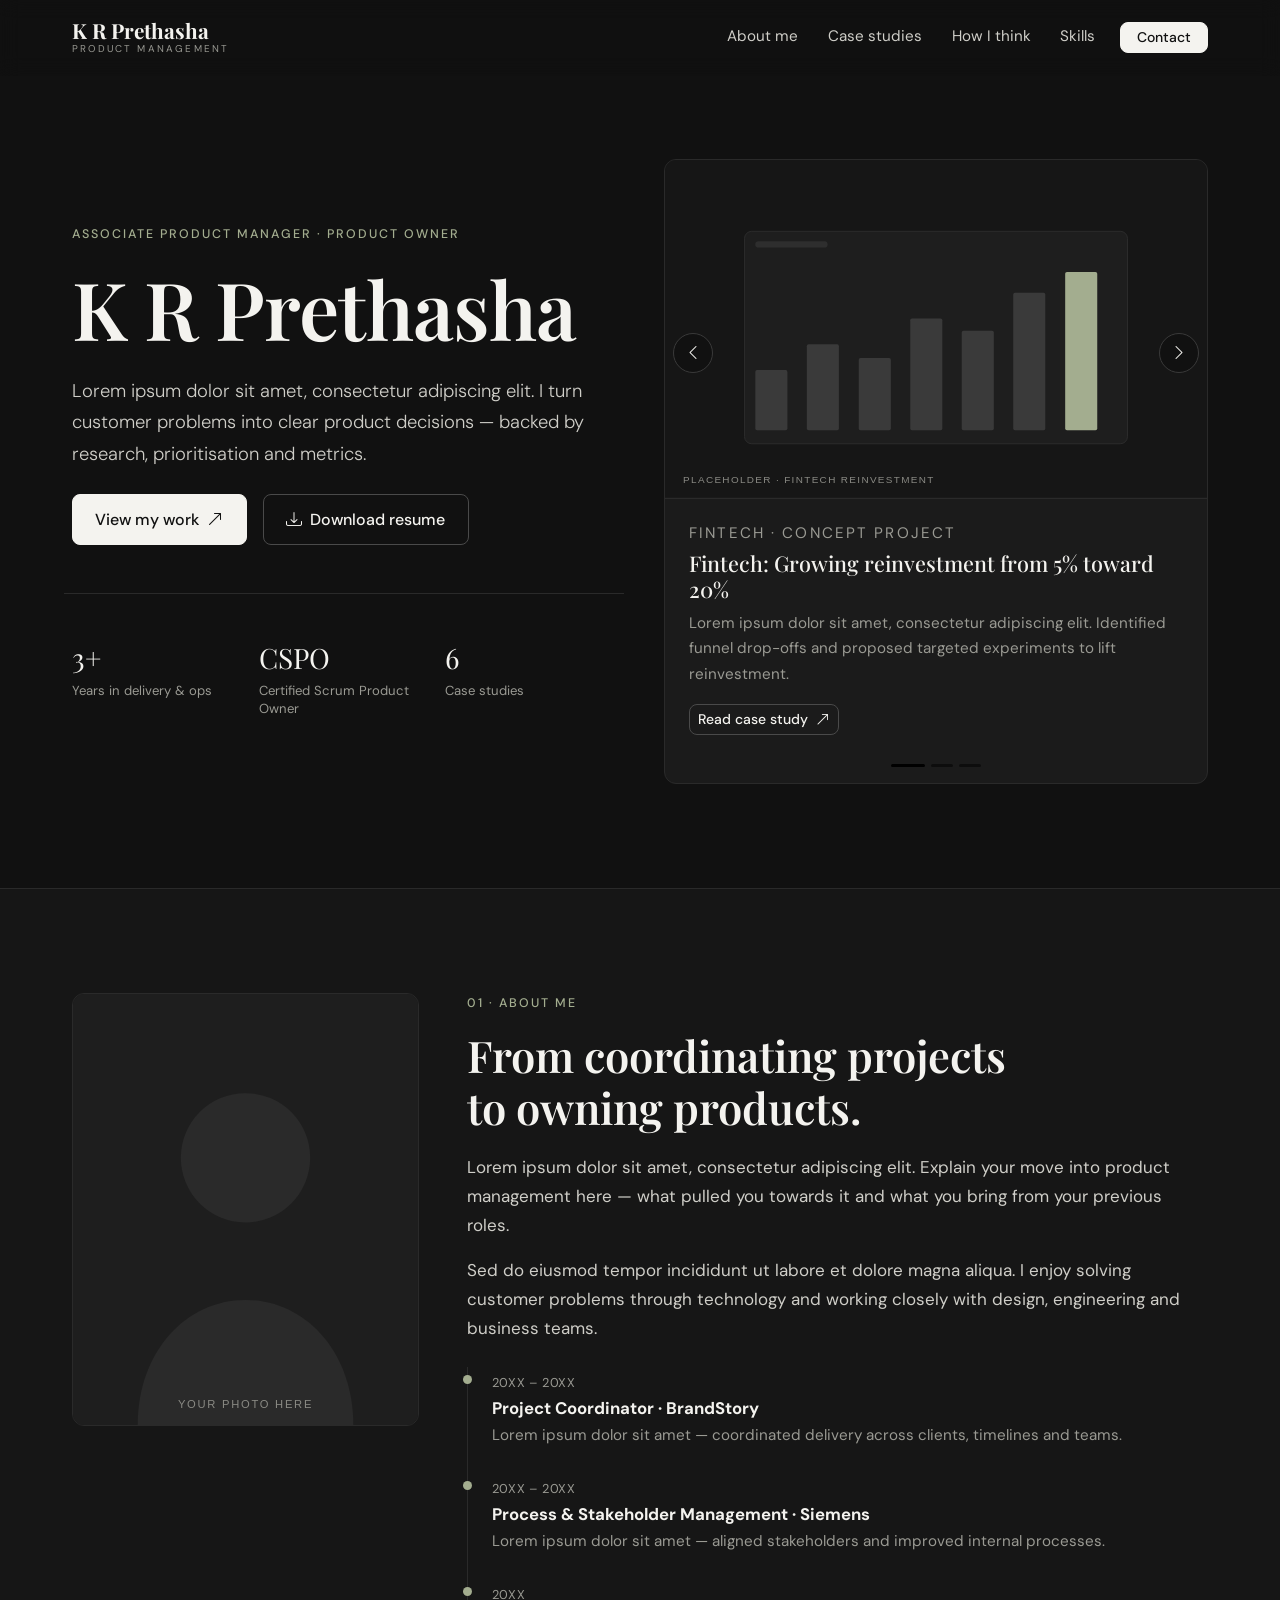
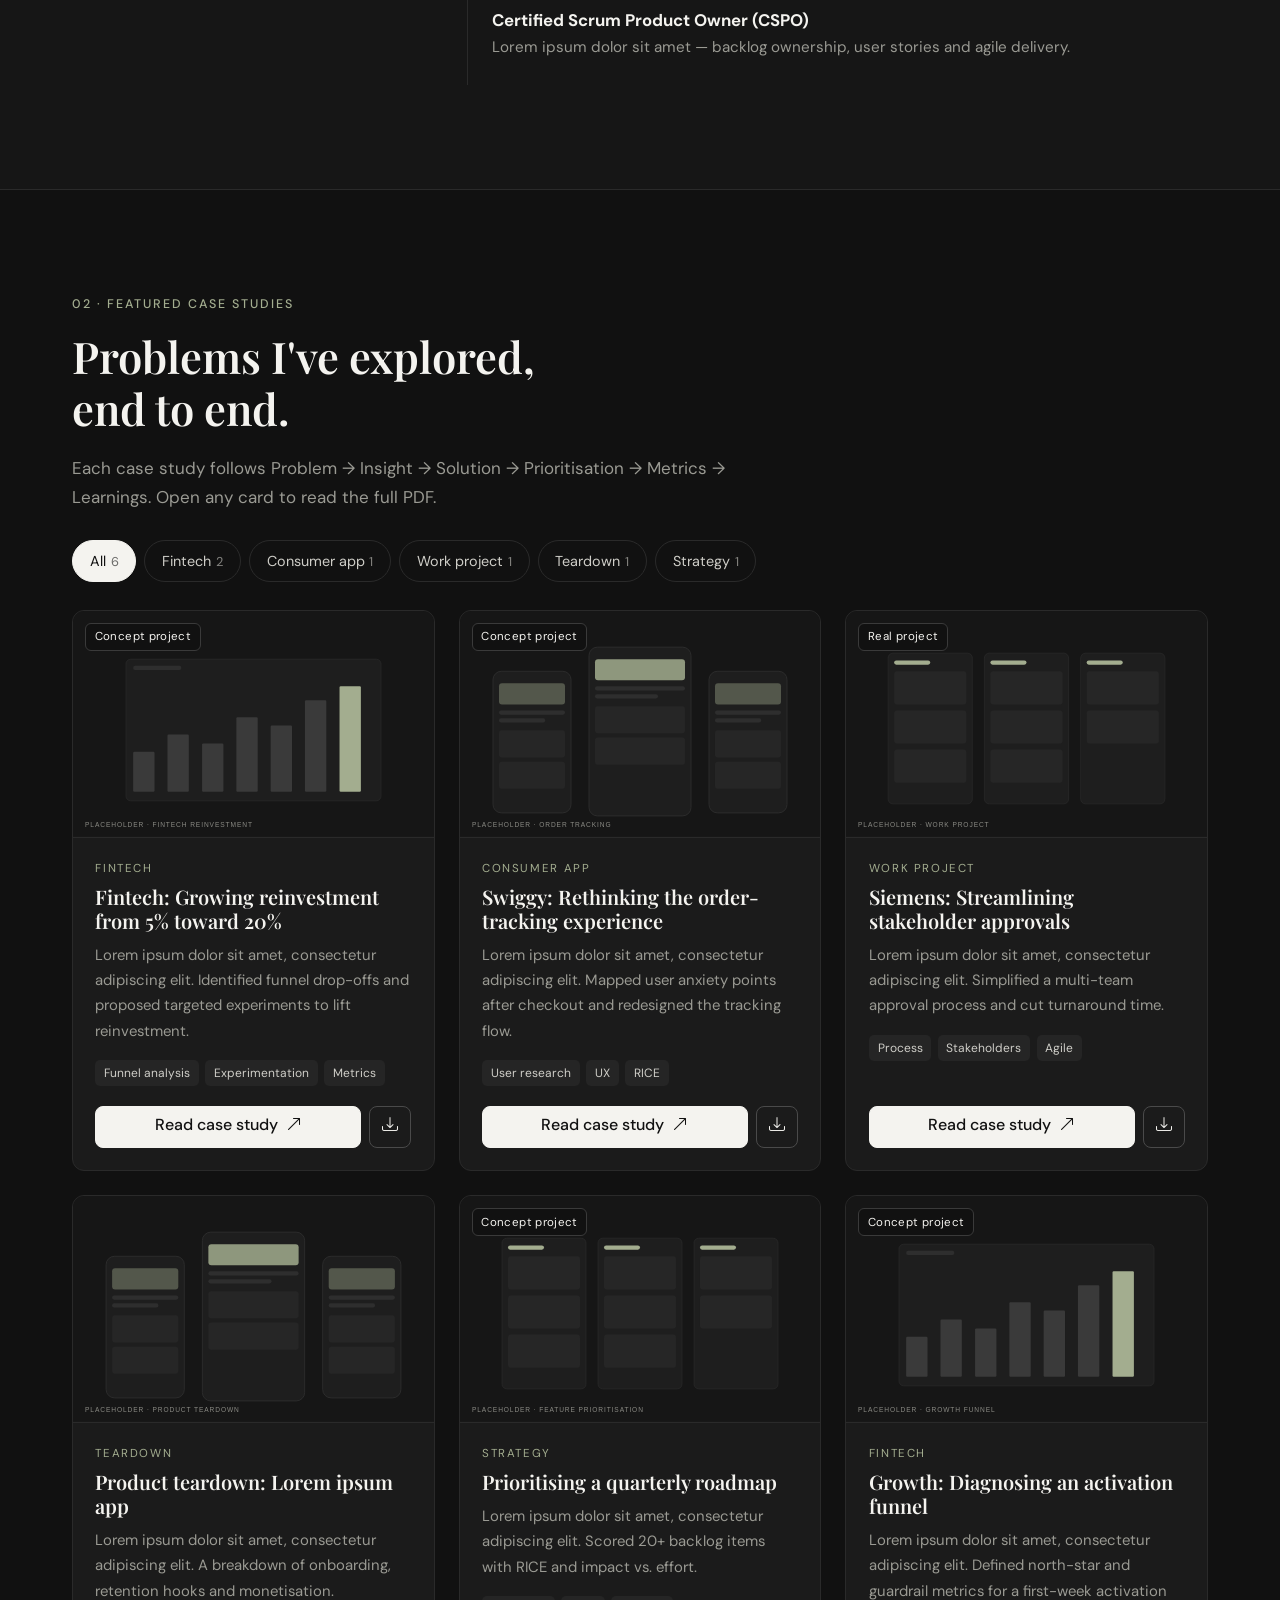
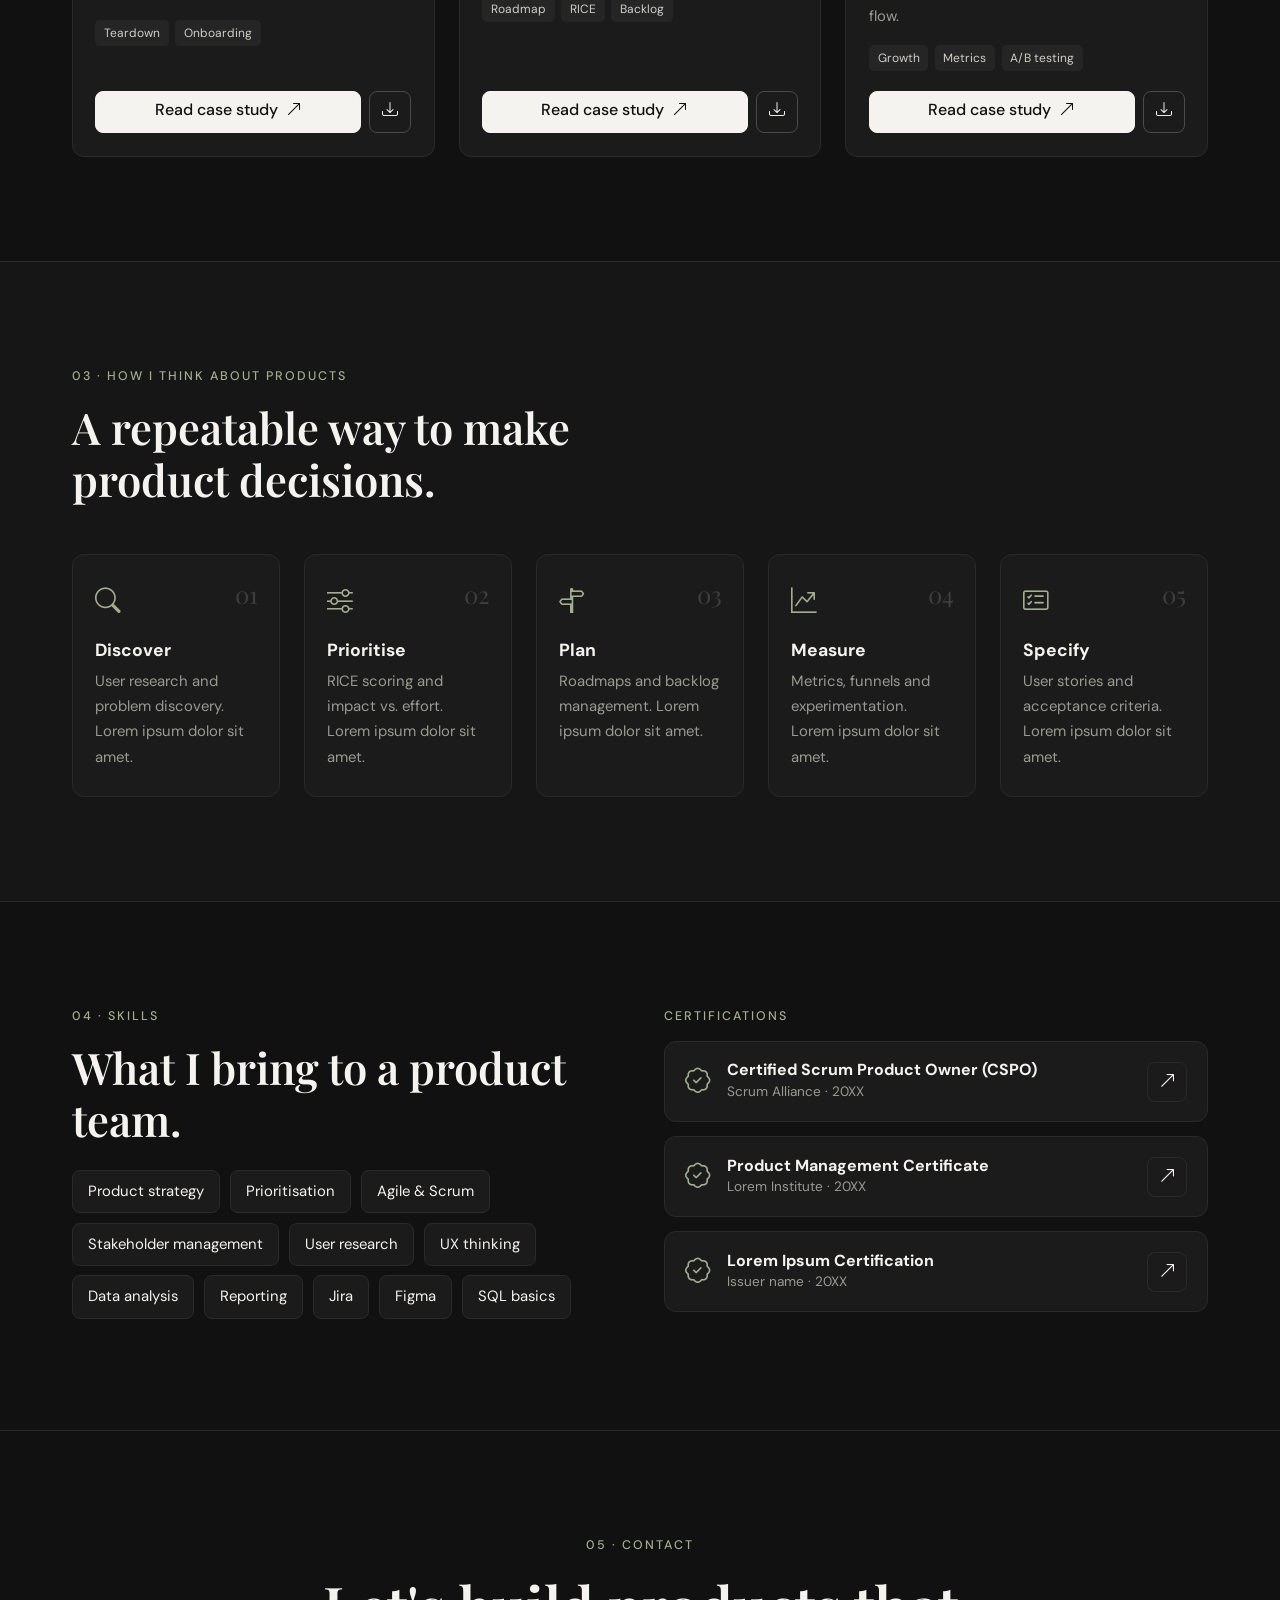
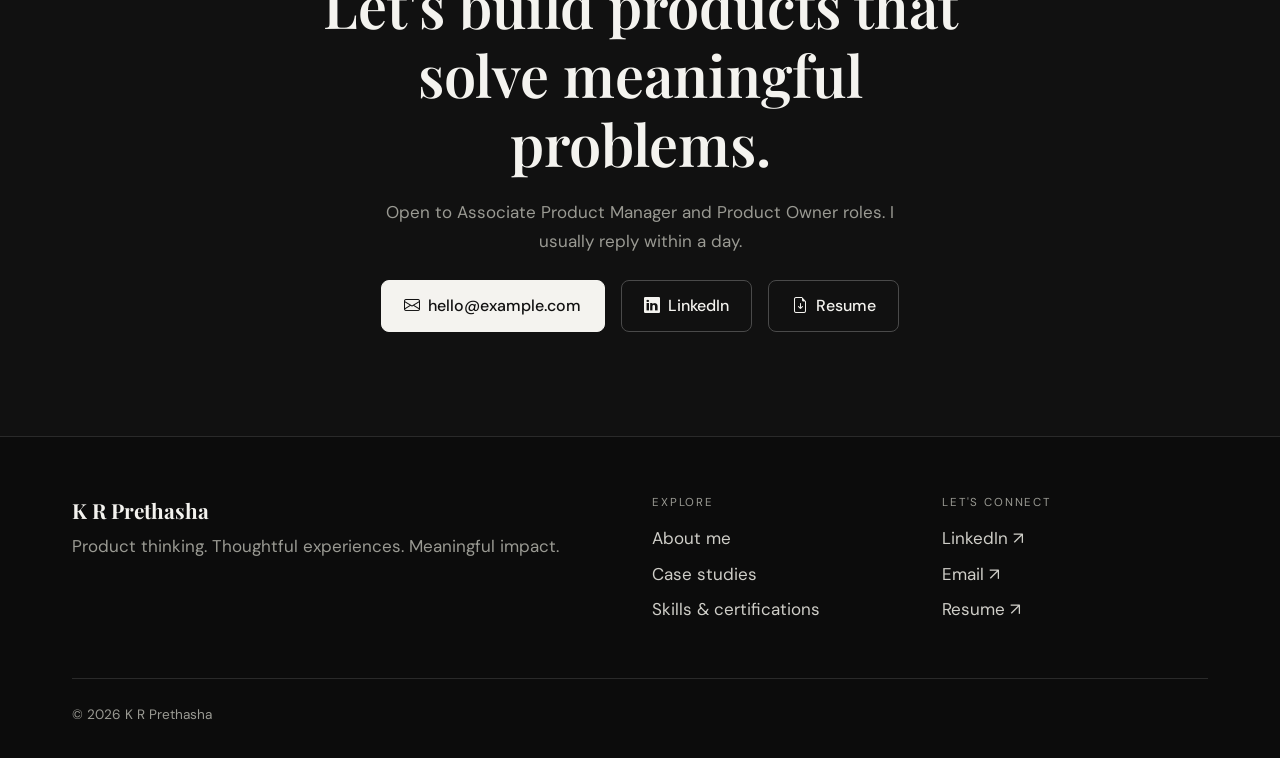
==== portfolio-website/index.html @ 6bc01f2e "Add files via upload" ====
<!doctype html>
<!--
  =====================================================================
  K R PRETHASHA — PRODUCT PORTFOLIO  (main page)
  =====================================================================
  HOW THIS FILE IS ORGANISED (search for these names to jump to them):

    SECTION: NAVBAR          – top menu
    SECTION: HERO            – name, title, buttons + featured carousel
    SECTION: ABOUT           – your story and experience
    SECTION: CASE STUDIES    – the showcase grid (cards come from js/case-studies.js)
    SECTION: HOW I THINK     – your product process
    SECTION: SKILLS          – skills and certifications
    SECTION: CONTACT         – email, LinkedIn, resume
    SECTION: FOOTER
    PDF VIEWER POPUP         – the window that opens a case study PDF

  WHAT YOU CAN SAFELY CHANGE:
    - Any text between tags, e.g. <p>change this text</p>
    - Links inside href="..."  and images inside src="..."
  TRY NOT TO CHANGE:
    - Words inside class="..." and id="..." (they connect to the design & code)

  Colours and fonts live in css/style.css (top of the file).
  Case studies (PDFs) are added in js/case-studies.js.
  =====================================================================
-->
<html lang="en">
<head>
  <meta charset="utf-8">
  <meta name="viewport" content="width=device-width, initial-scale=1">

  <!-- Browser tab title and Google search description — edit these -->
  <title>K R Prethasha — Product Manager Portfolio</title>
  <meta name="description" content="Associate Product Manager and Product Owner. Case studies in fintech, consumer apps and product strategy.">

  <!-- Preview card when the link is shared on LinkedIn / WhatsApp -->
  <meta property="og:title" content="K R Prethasha — Product Portfolio">
  <meta property="og:description" content="Product thinking. Thoughtful experiences. Meaningful impact.">
  <meta property="og:image" content="assets/images/social-preview.svg">
  <meta name="theme-color" content="#111111">

  <!-- Bootstrap 5 (layout, grid, carousel, menu, popup) -->
  <link href="https://cdn.jsdelivr.net/npm/bootstrap@5.3.3/dist/css/bootstrap.min.css" rel="stylesheet">
  <!-- Bootstrap Icons (the small icons, e.g. arrows, LinkedIn) — browse at icons.getbootstrap.com -->
  <link href="https://cdn.jsdelivr.net/npm/bootstrap-icons@1.11.3/font/bootstrap-icons.min.css" rel="stylesheet">
  <!-- Fonts: DM Sans (body text) + Playfair Display (headings) -->
  <link rel="preconnect" href="https://fonts.googleapis.com">
  <link rel="preconnect" href="https://fonts.gstatic.com" crossorigin>
  <link href="https://fonts.googleapis.com/css2?family=DM+Sans:opsz,wght@9..40,400;9..40,500;9..40,700&family=Playfair+Display:wght@500;600;700&display=swap" rel="stylesheet">

  <!-- Your own styles (load last so they win over Bootstrap) -->
  <link href="css/style.css" rel="stylesheet">
</head>

<!-- data-bs-theme="dark" switches every Bootstrap part (menus, popups) to dark mode -->
<body data-bs-theme="dark" data-bs-spy="scroll" data-bs-target="#mainNav" data-bs-offset="90" tabindex="0">

  <!-- Hidden link for keyboard users: lets them jump past the menu -->
  <a class="visually-hidden-focusable skip-link" href="#main">Skip to content</a>

  <!-- ================================================================
       SECTION: NAVBAR
       To add a menu item: copy one <li class="nav-item">…</li> line
       and point href="#..." to a section id.
       ================================================================ -->
  <nav id="mainNav" class="navbar navbar-expand-lg sticky-top site-nav">
    <div class="container site-container">
      <!-- Logo / wordmark -->
      <a class="navbar-brand wordmark" href="#home" aria-label="K R Prethasha, home">
        <span class="wordmark-name">K R Prethasha</span>
        <span class="wordmark-tag">Product Management</span>
      </a>

      <!-- The ☰ button that appears on phones -->
      <button class="navbar-toggler" type="button" data-bs-toggle="collapse" data-bs-target="#navMenu"
              aria-controls="navMenu" aria-expanded="false" aria-label="Open menu">
        <i class="bi bi-list"></i>
      </button>

      <div class="collapse navbar-collapse" id="navMenu">
        <ul class="navbar-nav ms-auto align-items-lg-center gap-lg-1">
          <li class="nav-item"><a class="nav-link" href="#about">About me</a></li>
          <li class="nav-item"><a class="nav-link" href="#work">Case studies</a></li>
          <li class="nav-item"><a class="nav-link" href="#process">How I think</a></li>
          <li class="nav-item"><a class="nav-link" href="#skills">Skills</a></li>
          <li class="nav-item ms-lg-2"><a class="btn btn-brand btn-sm px-3" href="#contact">Contact</a></li>
        </ul>
      </div>
    </div>
  </nav>

  <main id="main">

    <!-- ================================================================
         SECTION: HERO
         Left: your name, title, intro, buttons.
         Right: carousel of featured case studies (set featured: true
         in js/case-studies.js to show one here).
         ================================================================ -->
    <section id="home" class="hero section">
      <div class="container site-container">
        <div class="row align-items-center g-4 g-lg-5">

          <!-- Left column -->
          <div class="col-lg-6 reveal">
            <p class="eyebrow">Associate Product Manager · Product Owner</p>
            <h1 class="display-name">K R Prethasha</h1>
            <p class="lead hero-intro">
              <!-- Short introduction — 2 or 3 lines is ideal -->
              Lorem ipsum dolor sit amet, consectetur adipiscing elit. I turn customer problems into
              clear product decisions — backed by research, prioritisation and metrics.
            </p>

            <!-- Buttons -->
            <div class="d-flex flex-wrap gap-3 mt-4">
              <a href="#work" class="btn btn-brand btn-lg">View my work <i class="bi bi-arrow-up-right ms-1"></i></a>
              <!-- Replace assets/resume/resume.pdf with your own resume (keep the same file name) -->
              <a href="assets/resume/resume.pdf" class="btn btn-outline-brand btn-lg" download>
                <i class="bi bi-download me-1"></i> Download resume
              </a>
            </div>

            <!-- Small highlight numbers — change the numbers and words -->
            <div class="row hero-stats mt-5 g-3">
              <div class="col-4">
                <p class="stat-number">3+</p>
                <p class="stat-label">Years in delivery &amp; ops</p>
              </div>
              <div class="col-4">
                <p class="stat-number">CSPO</p>
                <p class="stat-label">Certified Scrum Product Owner</p>
              </div>
              <div class="col-4">
                <!-- This number updates itself from the case studies list -->
                <p class="stat-number" id="caseStudyCount">6</p>
                <p class="stat-label">Case studies</p>
              </div>
            </div>
          </div>

          <!-- Right column: carousel (slides are created by js/main.js) -->
          <div class="col-lg-6 reveal">
            <div id="featuredCarousel" class="carousel slide featured-carousel" data-bs-ride="carousel" data-bs-interval="5000">
              <div class="carousel-indicators" id="carouselIndicators"></div>
              <div class="carousel-inner" id="carouselSlides"></div>

              <!-- Previous / next arrows -->
              <button class="carousel-control-prev" type="button" data-bs-target="#featuredCarousel" data-bs-slide="prev">
                <span class="carousel-arrow"><i class="bi bi-chevron-left"></i></span>
                <span class="visually-hidden">Previous</span>
              </button>
              <button class="carousel-control-next" type="button" data-bs-target="#featuredCarousel" data-bs-slide="next">
                <span class="carousel-arrow"><i class="bi bi-chevron-right"></i></span>
                <span class="visually-hidden">Next</span>
              </button>
            </div>
          </div>

        </div>
      </div>
    </section>

    <!-- ================================================================
         SECTION: ABOUT
         ================================================================ -->
    <section id="about" class="section section-alt">
      <div class="container site-container">
        <div class="row g-4 g-lg-5 align-items-start">

          <!-- Photo: replace assets/images/profile-photo.svg with your photo
               (e.g. assets/images/me.jpg) and update src below. Portrait, ~800x1000px. -->
          <div class="col-md-5 col-lg-4 reveal">
            <img src="assets/images/profile-photo.svg" class="img-fluid about-photo"
                 alt="Portrait of K R Prethasha" width="800" height="1000" loading="lazy">
          </div>

          <div class="col-md-7 col-lg-8 reveal">
            <p class="eyebrow">01 · About me</p>
            <h2 class="section-title">From coordinating projects to owning products.</h2>
            <p>
              Lorem ipsum dolor sit amet, consectetur adipiscing elit. Explain your move into product
              management here — what pulled you towards it and what you bring from your previous roles.
            </p>
            <p>
              Sed do eiusmod tempor incididunt ut labore et dolore magna aliqua. I enjoy solving customer
              problems through technology and working closely with design, engineering and business teams.
            </p>

            <!-- Experience timeline. Copy one <li>…</li> block to add another role. -->
            <ul class="timeline mt-4">
              <li>
                <span class="timeline-date">20XX – 20XX</span>
                <h3 class="timeline-title">Project Coordinator · BrandStory</h3>
                <p>Lorem ipsum dolor sit amet — coordinated delivery across clients, timelines and teams.</p>
              </li>
              <li>
                <span class="timeline-date">20XX – 20XX</span>
                <h3 class="timeline-title">Process &amp; Stakeholder Management · Siemens</h3>
                <p>Lorem ipsum dolor sit amet — aligned stakeholders and improved internal processes.</p>
              </li>
              <li>
                <span class="timeline-date">20XX</span>
                <h3 class="timeline-title">Certified Scrum Product Owner (CSPO)</h3>
                <p>Lorem ipsum dolor sit amet — backlog ownership, user stories and agile delivery.</p>
              </li>
            </ul>
          </div>

        </div>
      </div>
    </section>

    <!-- ================================================================
         SECTION: CASE STUDIES (showcase grid)
         The filter buttons and cards are created automatically from
         js/case-studies.js — you don't need to edit anything here.
         ================================================================ -->
    <section id="work" class="section">
      <div class="container site-container">
        <div class="row align-items-end mb-4 g-3">
          <div class="col-lg-7 reveal">
            <p class="eyebrow">02 · Featured case studies</p>
            <h2 class="section-title">Problems I've explored, end to end.</h2>
            <p class="text-muted-brand mb-0">
              Each case study follows Problem → Insight → Solution → Prioritisation → Metrics → Learnings.
              Open any card to read the full PDF.
            </p>
          </div>
        </div>

        <!-- Filter buttons (filled in by js/main.js) -->
        <div class="filter-bar reveal" id="filterBar" role="group" aria-label="Filter case studies by category"></div>

        <!-- Cards (filled in by js/main.js) -->
        <div class="row g-4" id="caseStudyGrid"></div>

        <!-- Shown if the case studies list can't be read (e.g. a missing comma) -->
        <p id="caseStudyError" class="text-muted-brand d-none">
          Case studies couldn't load. Check js/case-studies.js for a missing comma or quote.
        </p>
      </div>
    </section>

    <!-- ================================================================
         SECTION: HOW I THINK ABOUT PRODUCTS
         Copy one <div class="col-...">…</div> block to add a step.
         ================================================================ -->
    <section id="process" class="section section-alt">
      <div class="container site-container">
        <div class="reveal mb-5">
          <p class="eyebrow">03 · How I think about products</p>
          <h2 class="section-title">A repeatable way to make product decisions.</h2>
        </div>

        <div class="row g-4">
          <div class="col-sm-6 col-lg reveal">
            <div class="process-card">
              <span class="process-num">01</span>
              <i class="bi bi-search process-icon" aria-hidden="true"></i>
              <h3>Discover</h3>
              <p>User research and problem discovery. Lorem ipsum dolor sit amet.</p>
            </div>
          </div>
          <div class="col-sm-6 col-lg reveal">
            <div class="process-card">
              <span class="process-num">02</span>
              <i class="bi bi-sliders process-icon" aria-hidden="true"></i>
              <h3>Prioritise</h3>
              <p>RICE scoring and impact vs. effort. Lorem ipsum dolor sit amet.</p>
            </div>
          </div>
          <div class="col-sm-6 col-lg reveal">
            <div class="process-card">
              <span class="process-num">03</span>
              <i class="bi bi-signpost-split process-icon" aria-hidden="true"></i>
              <h3>Plan</h3>
              <p>Roadmaps and backlog management. Lorem ipsum dolor sit amet.</p>
            </div>
          </div>
          <div class="col-sm-6 col-lg reveal">
            <div class="process-card">
              <span class="process-num">04</span>
              <i class="bi bi-graph-up-arrow process-icon" aria-hidden="true"></i>
              <h3>Measure</h3>
              <p>Metrics, funnels and experimentation. Lorem ipsum dolor sit amet.</p>
            </div>
          </div>
          <div class="col-sm-12 col-lg reveal">
            <div class="process-card">
              <span class="process-num">05</span>
              <i class="bi bi-card-checklist process-icon" aria-hidden="true"></i>
              <h3>Specify</h3>
              <p>User stories and acceptance criteria. Lorem ipsum dolor sit amet.</p>
            </div>
          </div>
        </div>
      </div>
    </section>

    <!-- ================================================================
         SECTION: SKILLS & CERTIFICATIONS
         ================================================================ -->
    <section id="skills" class="section">
      <div class="container site-container">
        <div class="row g-4 g-lg-5">

          <div class="col-lg-6 reveal">
            <p class="eyebrow">04 · Skills</p>
            <h2 class="section-title">What I bring to a product team.</h2>
            <!-- Each <li> is one skill pill. Add or delete freely. -->
            <ul class="skill-list">
              <li>Product strategy</li>
              <li>Prioritisation</li>
              <li>Agile &amp; Scrum</li>
              <li>Stakeholder management</li>
              <li>User research</li>
              <li>UX thinking</li>
              <li>Data analysis</li>
              <li>Reporting</li>
              <li>Jira</li>
              <li>Figma</li>
              <li>SQL basics</li>
            </ul>
          </div>

          <div class="col-lg-6 reveal">
            <p class="eyebrow">Certifications</p>
            <!-- Copy one <div class="cert-card">…</div> to add a certificate.
                 Put the certificate link in href, or remove the <a> if you don't have one. -->
            <div class="cert-card">
              <i class="bi bi-patch-check cert-icon" aria-hidden="true"></i>
              <div>
                <h3>Certified Scrum Product Owner (CSPO)</h3>
                <p>Scrum Alliance · 20XX</p>
              </div>
              <a href="#" class="cert-link" aria-label="View CSPO certificate"><i class="bi bi-arrow-up-right"></i></a>
            </div>
            <div class="cert-card">
              <i class="bi bi-patch-check cert-icon" aria-hidden="true"></i>
              <div>
                <h3>Product Management Certificate</h3>
                <p>Lorem Institute · 20XX</p>
              </div>
              <a href="#" class="cert-link" aria-label="View certificate"><i class="bi bi-arrow-up-right"></i></a>
            </div>
            <div class="cert-card">
              <i class="bi bi-patch-check cert-icon" aria-hidden="true"></i>
              <div>
                <h3>Lorem Ipsum Certification</h3>
                <p>Issuer name · 20XX</p>
              </div>
              <a href="#" class="cert-link" aria-label="View certificate"><i class="bi bi-arrow-up-right"></i></a>
            </div>
          </div>

        </div>
      </div>
    </section>

    <!-- ================================================================
         SECTION: CONTACT
         Change the email in BOTH places (href="mailto:..." and the text).
         ================================================================ -->
    <section id="contact" class="section contact-section">
      <div class="container site-container text-center reveal">
        <p class="eyebrow">05 · Contact</p>
        <h2 class="contact-title">Let's build products that solve meaningful problems.</h2>
        <p class="text-muted-brand mx-auto contact-sub">
          Open to Associate Product Manager and Product Owner roles. I usually reply within a day.
        </p>
        <div class="d-flex flex-wrap justify-content-center gap-3 mt-4">
          <a href="mailto:hello@example.com" class="btn btn-brand btn-lg"><i class="bi bi-envelope me-2"></i>hello@example.com</a>
          <a href="https://www.linkedin.com/in/your-profile" target="_blank" rel="noopener" class="btn btn-outline-brand btn-lg"><i class="bi bi-linkedin me-2"></i>LinkedIn</a>
          <a href="assets/resume/resume.pdf" class="btn btn-outline-brand btn-lg" download><i class="bi bi-file-earmark-arrow-down me-2"></i>Resume</a>
        </div>
      </div>
    </section>

  </main>

  <!-- ================================================================
       SECTION: FOOTER
       ================================================================ -->
  <footer class="site-footer">
    <div class="container site-container">
      <div class="row g-4">
        <div class="col-md-6">
          <p class="wordmark-name mb-1">K R Prethasha</p>
          <p class="text-muted-brand mb-0">Product thinking. Thoughtful experiences. Meaningful impact.</p>
        </div>
        <div class="col-6 col-md-3">
          <p class="footer-heading">Explore</p>
          <ul class="footer-links">
            <li><a href="#about">About me</a></li>
            <li><a href="#work">Case studies</a></li>
            <li><a href="#skills">Skills &amp; certifications</a></li>
          </ul>
        </div>
        <div class="col-6 col-md-3">
          <p class="footer-heading">Let's connect</p>
          <ul class="footer-links">
            <li><a href="https://www.linkedin.com/in/your-profile" target="_blank" rel="noopener">LinkedIn ↗</a></li>
            <li><a href="mailto:hello@example.com">Email ↗</a></li>
            <li><a href="assets/resume/resume.pdf" download>Resume ↗</a></li>
          </ul>
        </div>
      </div>
      <!-- The year updates itself -->
      <p class="footer-copy">© <span id="year">2026</span> K R Prethasha</p>
    </div>
  </footer>

  <!-- ================================================================
       PDF VIEWER POPUP
       Opens when someone clicks "Read case study" on a laptop/desktop.
       On phones the PDF opens in a new tab instead (phones show PDFs
       better that way). Nothing to edit here.
       ================================================================ -->
  <div class="modal fade" id="pdfModal" tabindex="-1" aria-labelledby="pdfModalTitle" aria-hidden="true">
    <div class="modal-dialog modal-xl modal-dialog-centered modal-fullscreen-md-down">
      <div class="modal-content pdf-modal">
        <div class="modal-header">
          <h2 class="modal-title h5" id="pdfModalTitle">Case study</h2>
          <div class="ms-auto d-flex align-items-center gap-2">
            <a id="pdfOpenTab" href="#" target="_blank" rel="noopener" class="btn btn-sm btn-outline-brand">
              <i class="bi bi-box-arrow-up-right me-1"></i><span class="d-none d-sm-inline">New tab</span>
            </a>
            <a id="pdfDownload" href="#" download class="btn btn-sm btn-outline-brand">
              <i class="bi bi-download me-1"></i><span class="d-none d-sm-inline">Download</span>
            </a>
            <button type="button" class="btn-close ms-1" data-bs-dismiss="modal" aria-label="Close"></button>
          </div>
        </div>
        <div class="modal-body p-0">
          <iframe id="pdfFrame" class="pdf-frame" title="Case study PDF" src="about:blank"></iframe>
        </div>
      </div>
    </div>
  </div>

  <!-- Scripts: order matters — Bootstrap, then your case study list, then main.js -->
  <script src="https://cdn.jsdelivr.net/npm/bootstrap@5.3.3/dist/js/bootstrap.bundle.min.js"></script>
  <script src="js/case-studies.js"></script>
  <script src="js/main.js"></script>
</body>
</html>
---- portfolio-website/css/style.css ----
/* =====================================================================
   STYLE.CSS — all the look & feel of the website
   =====================================================================
   The easiest changes are in the ":root" block right below:
   change a colour code there and it updates across the whole site.
   Colour codes look like #111111 — find new ones at coolors.co
   ===================================================================== */

:root {
  /* ---------- BRAND COLOURS (dark theme) ---------- */
  --color-background: #111111;   /* main page background (black) */
  --color-background-alt: #161616;/* slightly lighter band for alternate sections */
  --color-surface: #1B1B1B;      /* cards */
  --color-surface-hover: #222222;/* cards when you hover */
  --color-heading: #F4F3EF;      /* headings (off-white) */
  --color-text: #CFCEC8;         /* body text (soft light grey) */
  --color-muted: #9A9A93;        /* small/secondary text */
  --color-border: #2A2A2A;       /* thin card borders */
  --color-accent: #A3AD8F;       /* olive accent (lightened so it reads on black) */
  --color-accent-deep: #788267;  /* original olive from the brand palette */

  /* ---------- FONTS ---------- */
  --font-body: "DM Sans", system-ui, sans-serif;
  --font-display: "Playfair Display", Georgia, serif;

  /* ---------- LAYOUT ---------- */
  --content-width: 1160px;       /* max width of the page content */
  --section-space: 104px;        /* space above/below each section (desktop) */
  --card-radius: 12px;           /* roundness of cards */
  --button-radius: 8px;          /* roundness of buttons */
}

/* Smaller spacing on phones */
@media (max-width: 767.98px) {
  :root { --section-space: 72px; }
}

/* =====================================================================
   BASE (whole page)
   ===================================================================== */
html { scroll-behavior: smooth; scroll-padding-top: 80px; } /* stops the sticky menu covering headings */

body {
  background: var(--color-background);
  color: var(--color-text);
  font-family: var(--font-body);
  font-size: 1.0625rem;
  line-height: 1.7;
  -webkit-font-smoothing: antialiased;
}

h1, h2, h3, h4 { color: var(--color-heading); line-height: 1.2; }

a { color: var(--color-accent); }
a:hover { color: var(--color-heading); }

/* Clear outline when moving around with the keyboard (Tab key) */
:focus-visible {
  outline: 2px solid var(--color-accent) !important;
  outline-offset: 3px;
  box-shadow: none !important;
}

::selection { background: var(--color-accent-deep); color: #fff; }

.site-container { max-width: var(--content-width); }

.section { padding: var(--section-space) 0; }
.section-alt { background: var(--color-background-alt); border-block: 1px solid var(--color-border); }

.text-muted-brand { color: var(--color-muted); }

/* Small uppercase label above headings, e.g. "01 · ABOUT ME" */
.eyebrow {
  font-size: .78rem;
  font-weight: 500;
  letter-spacing: .16em;
  text-transform: uppercase;
  color: var(--color-accent);
  margin-bottom: .9rem;
}

.section-title {
  font-family: var(--font-display);
  font-weight: 600;
  font-size: clamp(1.9rem, 3.4vw, 2.75rem);
  margin-bottom: 1.25rem;
  max-width: 20ch;
}

.skip-link {
  position: absolute; top: 8px; left: 8px; z-index: 2000;
  background: var(--color-heading); color: #111; padding: .5rem 1rem; border-radius: var(--button-radius);
}

/* =====================================================================
   BUTTONS
   .btn-brand          = solid off-white button (main action)
   .btn-outline-brand  = outlined button (secondary action)
   ===================================================================== */
.btn { border-radius: var(--button-radius); font-weight: 500; transition: background-color .2s, color .2s, border-color .2s; }
.btn-lg { padding: .8rem 1.4rem; font-size: 1rem; }

.btn-brand {
  background: var(--color-heading);
  color: #111111;
  border: 1px solid var(--color-heading);
}
.btn-brand:hover, .btn-brand:focus-visible {
  background: var(--color-accent);
  border-color: var(--color-accent);
  color: #111111;
}

.btn-outline-brand {
  background: transparent;
  color: var(--color-heading);
  border: 1px solid #4A4A4A;
}
.btn-outline-brand:hover, .btn-outline-brand:focus-visible {
  border-color: var(--color-heading);
  color: var(--color-heading);
  background: rgba(255,255,255,.04);
}

/* =====================================================================
   NAVBAR (top menu)
   ===================================================================== */
.site-nav {
  background: rgba(17,17,17,.82);
  backdrop-filter: blur(10px);
  -webkit-backdrop-filter: blur(10px);
  border-bottom: 1px solid transparent;
  padding: .9rem 0;
  transition: border-color .2s, padding .2s;
}
.site-nav.is-scrolled { border-bottom-color: var(--color-border); padding: .6rem 0; } /* added by main.js after scrolling */

.wordmark { display: flex; flex-direction: column; line-height: 1.1; text-decoration: none; }
.wordmark-name { font-family: var(--font-display); font-weight: 700; font-size: 1.3rem; color: var(--color-heading); }
.wordmark-tag { font-size: .62rem; letter-spacing: .22em; text-transform: uppercase; color: var(--color-muted); margin-top: 2px; }

.site-nav .nav-link { color: var(--color-text); font-size: .95rem; padding: .5rem .8rem !important; border-radius: 6px; }
.site-nav .nav-link:hover,
.site-nav .nav-link.active { color: var(--color-heading); }
.site-nav .nav-link.active { background: rgba(255,255,255,.05); }

.navbar-toggler { border: 1px solid var(--color-border); color: var(--color-heading); font-size: 1.5rem; padding: .25rem .6rem; }
.navbar-toggler:focus { box-shadow: none; }

/* Phone menu: give it some breathing room */
@media (max-width: 991.98px) {
  .navbar-collapse { padding: 1rem 0 .5rem; }
  .site-nav .nav-link { padding: .75rem .25rem !important; font-size: 1.05rem; } /* bigger tap targets */
  .site-nav .btn-brand { margin-top: .75rem; width: 100%; padding: .7rem; }
}

/* =====================================================================
   HERO
   ===================================================================== */
.hero { padding-top: calc(var(--section-space) * .8); }

.display-name {
  font-family: var(--font-display);
  font-weight: 600;
  font-size: clamp(2.8rem, 7vw, 5rem);
  letter-spacing: -.01em;
  margin-bottom: 1.25rem;
}

.hero-intro { color: var(--color-text); font-size: 1.15rem; max-width: 34rem; }

.hero-stats { border-top: 1px solid var(--color-border); padding-top: 1.5rem; }
.stat-number { font-family: var(--font-display); font-size: 1.75rem; color: var(--color-heading); margin: 0; }
.stat-label { font-size: .82rem; color: var(--color-muted); margin: 0; line-height: 1.4; }

/* =====================================================================
   CAROUSEL (featured case studies in the hero)
   ===================================================================== */
.featured-carousel {
  border: 1px solid var(--color-border);
  border-radius: var(--card-radius);
  background: var(--color-surface);
  overflow: hidden;
}
.featured-carousel .carousel-img {
  aspect-ratio: 16 / 10;             /* keeps every slide the same shape */
  object-fit: cover;
  width: 100%;
  height: auto;
  display: block;
  border-bottom: 1px solid var(--color-border);
}
.featured-carousel .slide-body { padding: 1.4rem 1.5rem 3rem; }
.featured-carousel .slide-body h3 { font-family: var(--font-display); font-size: 1.35rem; margin: .25rem 0 .5rem; }
.featured-carousel .slide-body p { color: var(--color-muted); font-size: .95rem; margin-bottom: 1rem; }

/* Dots under the slides */
.featured-carousel .carousel-indicators { margin-bottom: 1rem; z-index: 3; }
.featured-carousel .carousel-indicators [data-bs-target] {
  width: 22px; height: 3px; border-radius: 2px; border: 0;
  background-color: var(--color-muted); opacity: .5;
}
.featured-carousel .carousel-indicators .active { background-color: var(--color-heading); opacity: 1; width: 34px; }

/* Arrows: sit on the image area only */
.featured-carousel .carousel-control-prev,
.featured-carousel .carousel-control-next { width: 3.5rem; height: 62%; opacity: 1; }
.carousel-arrow {
  width: 40px; height: 40px; display: grid; place-items: center;
  border-radius: 50%; background: rgba(17,17,17,.75); border: 1px solid #3A3A3A;
  color: var(--color-heading); font-size: 1rem; transition: background .2s;
}
.carousel-control-prev:hover .carousel-arrow,
.carousel-control-next:hover .carousel-arrow { background: #111; }

/* =====================================================================
   ABOUT
   ===================================================================== */
.about-photo { border-radius: var(--card-radius); border: 1px solid var(--color-border); width: 100%; height: auto; }

.timeline { list-style: none; padding: 0; margin: 0; border-left: 1px solid var(--color-border); }
.timeline li { position: relative; padding: 0 0 1.5rem 1.5rem; }
.timeline li::before { /* small olive dot */
  content: ""; position: absolute; left: -5px; top: .5rem;
  width: 9px; height: 9px; border-radius: 50%; background: var(--color-accent);
}
.timeline-date { font-size: .8rem; color: var(--color-muted); letter-spacing: .05em; }
.timeline-title { font-size: 1.05rem; font-family: var(--font-body); font-weight: 700; margin: .15rem 0 .3rem; }
.timeline p { margin: 0; color: var(--color-muted); font-size: .95rem; }

/* =====================================================================
   CASE STUDIES — filter buttons + card grid (NextLeap-showcase style)
   ===================================================================== */
.filter-bar {
  display: flex; gap: .5rem; flex-wrap: nowrap; overflow-x: auto;   /* swipe sideways on phones */
  padding: .25rem 0 1.75rem; scrollbar-width: none;
}
.filter-bar::-webkit-scrollbar { display: none; }

.filter-btn {
  flex: 0 0 auto;
  background: transparent; color: var(--color-text);
  border: 1px solid var(--color-border); border-radius: 999px;
  padding: .5rem 1.05rem; font-size: .9rem; min-height: 40px;
  transition: all .2s;
}
.filter-btn:hover { border-color: #555; color: var(--color-heading); }
.filter-btn.active { background: var(--color-heading); color: #111; border-color: var(--color-heading); }
.filter-btn .count { opacity: .6; margin-left: .3rem; font-size: .8rem; }

.cs-card {
  height: 100%;
  display: flex; flex-direction: column;
  background: var(--color-surface);
  border: 1px solid var(--color-border);
  border-radius: var(--card-radius);
  overflow: hidden;
  transition: border-color .25s, background-color .25s, transform .25s;
}
.cs-card:hover { border-color: #444; background: var(--color-surface-hover); transform: translateY(-3px); }

.cs-media { position: relative; overflow: hidden; border-bottom: 1px solid var(--color-border); }
.cs-media img { width: 100%; height: auto; aspect-ratio: 16 / 10; object-fit: cover; display: block; transition: transform .5s; }
.cs-card:hover .cs-media img { transform: scale(1.03); }

.cs-label { /* "Concept project" badge on the image */
  position: absolute; top: 12px; left: 12px;
  background: rgba(17,17,17,.85); color: var(--color-heading);
  border: 1px solid #3A3A3A; border-radius: 6px;
  font-size: .72rem; padding: .2rem .55rem; letter-spacing: .03em;
}

.cs-body { padding: 1.35rem 1.4rem 1.4rem; display: flex; flex-direction: column; flex: 1; }
.cs-category { font-size: .72rem; letter-spacing: .14em; text-transform: uppercase; color: var(--color-accent); margin-bottom: .4rem; }
.cs-title { font-family: var(--font-display); font-size: 1.25rem; font-weight: 600; margin-bottom: .6rem; }
.cs-summary { font-size: .93rem; color: var(--color-muted); margin-bottom: 1rem; }

.cs-tags { list-style: none; padding: 0; margin: 0 0 1.25rem; display: flex; flex-wrap: wrap; gap: .4rem; }
.cs-tags li { font-size: .75rem; color: var(--color-text); background: #252525; border-radius: 5px; padding: .18rem .55rem; }

.cs-actions { margin-top: auto; display: flex; gap: .5rem; align-items: center; }
.cs-actions .btn { min-height: 42px; }
.cs-actions .btn-read { flex: 1; }

/* Gentle fade when filtering */
.cs-col { transition: opacity .25s; }
.cs-col.is-hidden { display: none; }

/* =====================================================================
   HOW I THINK
   ===================================================================== */
.process-card {
  height: 100%; position: relative;
  background: var(--color-surface); border: 1px solid var(--color-border);
  border-radius: var(--card-radius); padding: 1.6rem 1.4rem;
  transition: border-color .25s;
}
.process-card:hover { border-color: #444; }
.process-num { position: absolute; top: 1.2rem; right: 1.3rem; font-family: var(--font-display); color: #3E3E3E; font-size: 1.5rem; }
.process-icon { font-size: 1.6rem; color: var(--color-accent); display: block; margin-bottom: 1rem; }
.process-card h3 { font-size: 1.1rem; font-family: var(--font-body); font-weight: 700; }
.process-card p { font-size: .93rem; color: var(--color-muted); margin: 0; }

/* =====================================================================
   SKILLS & CERTIFICATIONS
   ===================================================================== */
.skill-list { list-style: none; padding: 0; margin: 1.5rem 0 0; display: flex; flex-wrap: wrap; gap: .6rem; }
.skill-list li {
  border: 1px solid var(--color-border); border-radius: var(--button-radius);
  padding: .5rem .95rem; font-size: .93rem; color: var(--color-heading); background: var(--color-surface);
}

.cert-card {
  display: flex; align-items: center; gap: 1rem;
  background: var(--color-surface); border: 1px solid var(--color-border);
  border-radius: var(--card-radius); padding: 1.1rem 1.25rem; margin-bottom: .9rem;
}
.cert-icon { font-size: 1.6rem; color: var(--color-accent); }
.cert-card h3 { font-size: 1rem; font-family: var(--font-body); font-weight: 700; margin: 0; }
.cert-card p { margin: 0; font-size: .85rem; color: var(--color-muted); }
.cert-link {
  margin-left: auto; width: 40px; height: 40px; flex-shrink: 0;
  display: grid; place-items: center; border-radius: 8px; border: 1px solid var(--color-border);
  color: var(--color-heading); text-decoration: none;
}
.cert-link:hover { border-color: var(--color-heading); }

/* =====================================================================
   CONTACT
   ===================================================================== */
.contact-section { border-top: 1px solid var(--color-border); }
.contact-title {
  font-family: var(--font-display); font-weight: 600;
  font-size: clamp(2rem, 5vw, 3.6rem); max-width: 18ch; margin: 0 auto 1.25rem;
}
.contact-sub { max-width: 34rem; }

/* =====================================================================
   FOOTER
   ===================================================================== */
.site-footer { border-top: 1px solid var(--color-border); padding: 3.5rem 0 2rem; background: #0C0C0C; }
.footer-heading { font-size: .72rem; letter-spacing: .16em; text-transform: uppercase; color: var(--color-muted); margin-bottom: .75rem; }
.footer-links { list-style: none; padding: 0; margin: 0; }
.footer-links li { margin-bottom: .4rem; }
.footer-links a { color: var(--color-text); text-decoration: none; }
.footer-links a:hover { color: var(--color-heading); }
.footer-copy { margin: 3rem 0 0; font-size: .85rem; color: var(--color-muted); border-top: 1px solid var(--color-border); padding-top: 1.5rem; }

/* =====================================================================
   PDF VIEWER POPUP
   ===================================================================== */
.pdf-modal { background: var(--color-surface); border: 1px solid var(--color-border); border-radius: var(--card-radius); }
.pdf-modal .modal-header { border-bottom: 1px solid var(--color-border); gap: .5rem; }
.pdf-modal .modal-title { font-family: var(--font-display); color: var(--color-heading); overflow: hidden; text-overflow: ellipsis; white-space: nowrap; }
.pdf-frame { width: 100%; height: 80vh; border: 0; display: block; background: #2A2A2A; border-radius: 0 0 var(--card-radius) var(--card-radius); }
@media (max-width: 767.98px) { .pdf-frame { height: calc(100vh - 70px); border-radius: 0; } }

/* =====================================================================
   SCROLL ANIMATION — elements with class="reveal" fade up into view
   ===================================================================== */
.reveal { opacity: 0; transform: translateY(16px); transition: opacity .7s ease, transform .7s ease; }
.reveal.is-visible { opacity: 1; transform: none; }

/* Respect people who turn off animations in their phone/computer settings */
@media (prefers-reduced-motion: reduce) {
  html { scroll-behavior: auto; }
  .reveal { opacity: 1; transform: none; transition: none; }
  .cs-card, .cs-media img, .carousel-item { transition: none !important; }
  .cs-card:hover { transform: none; }
}
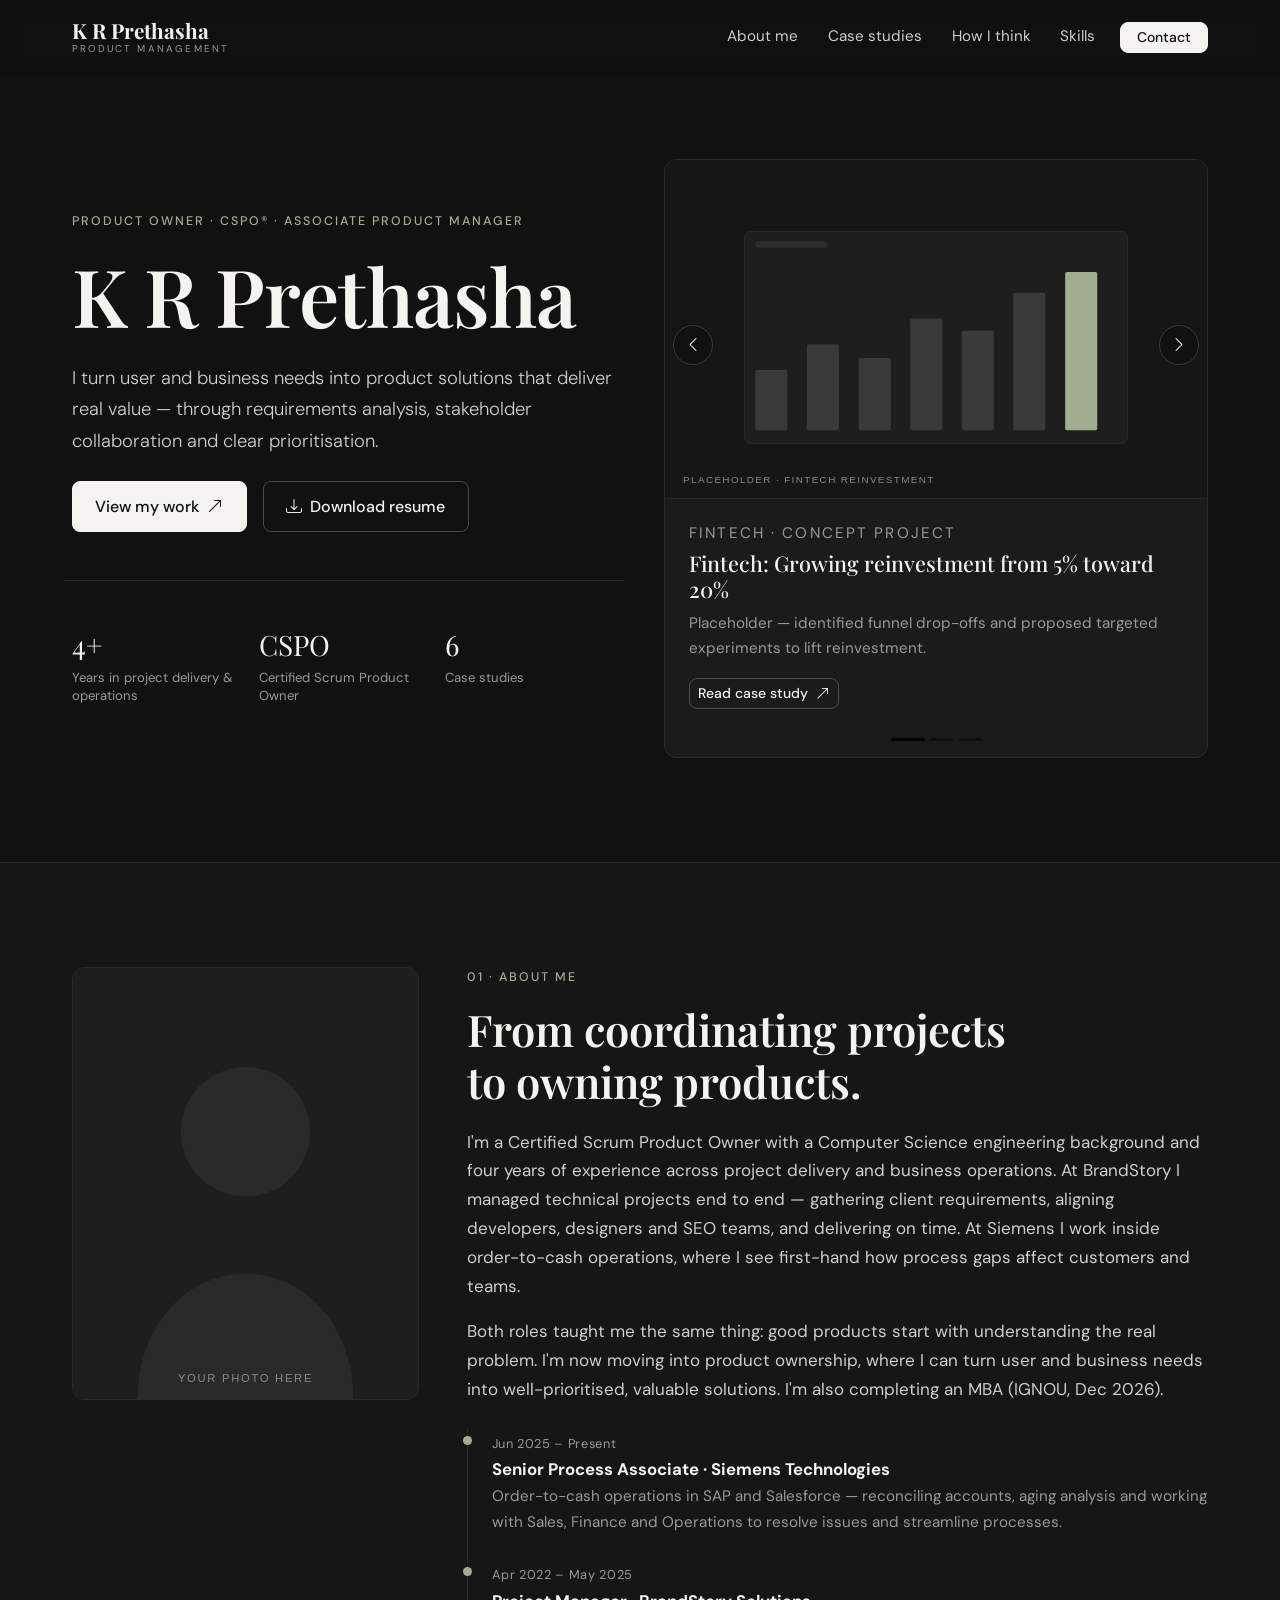
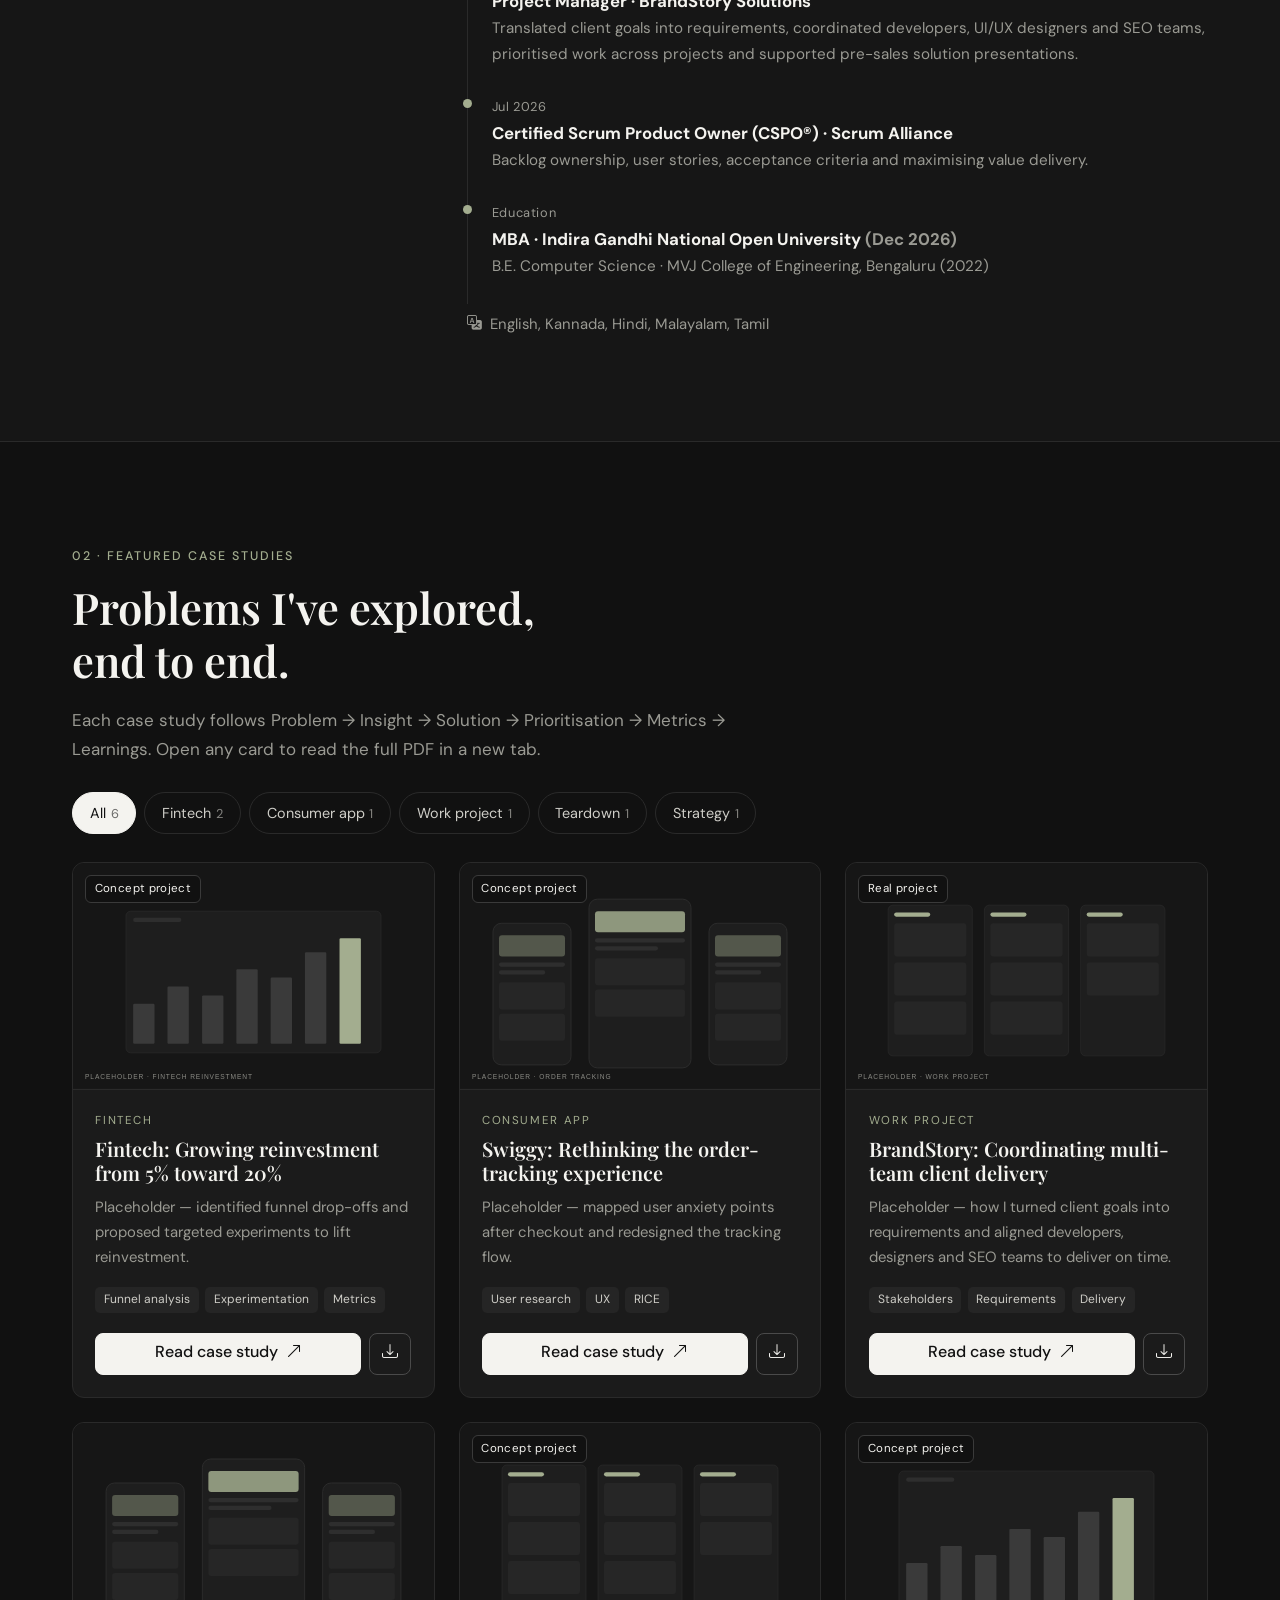
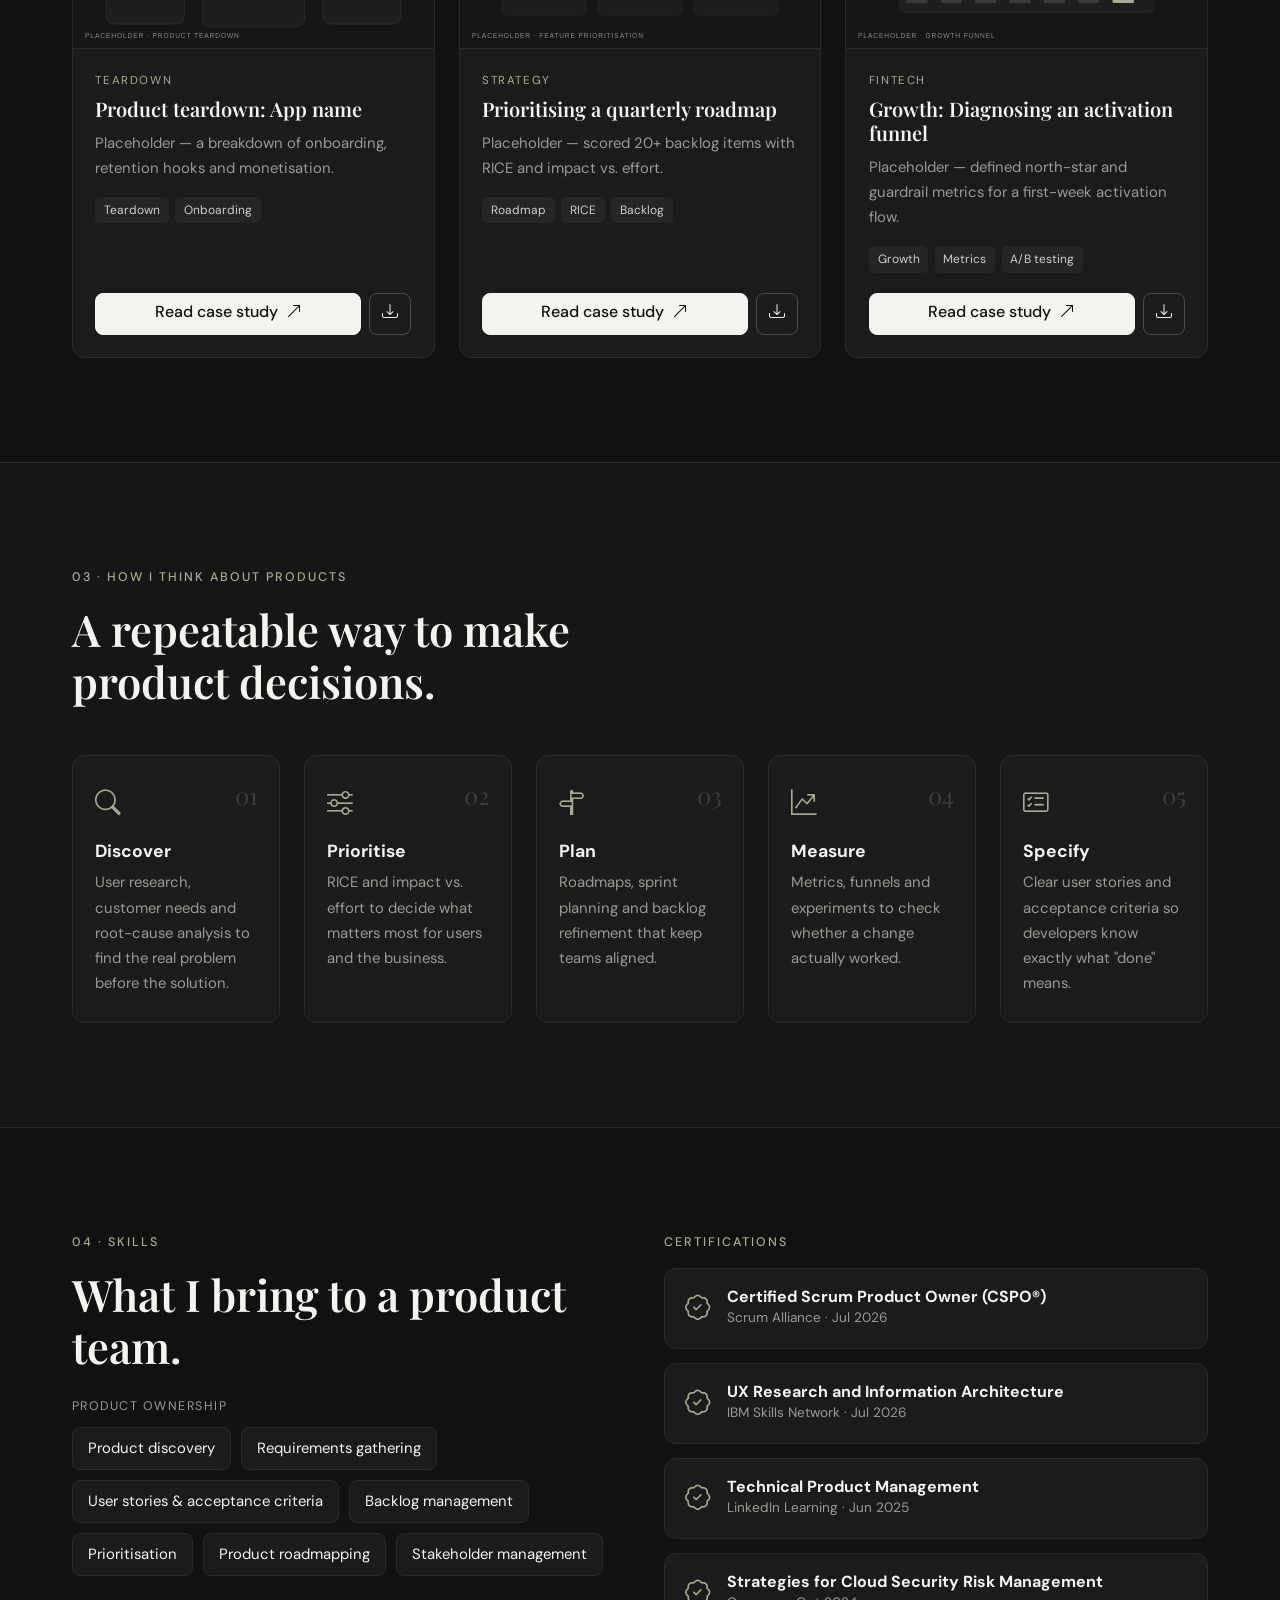
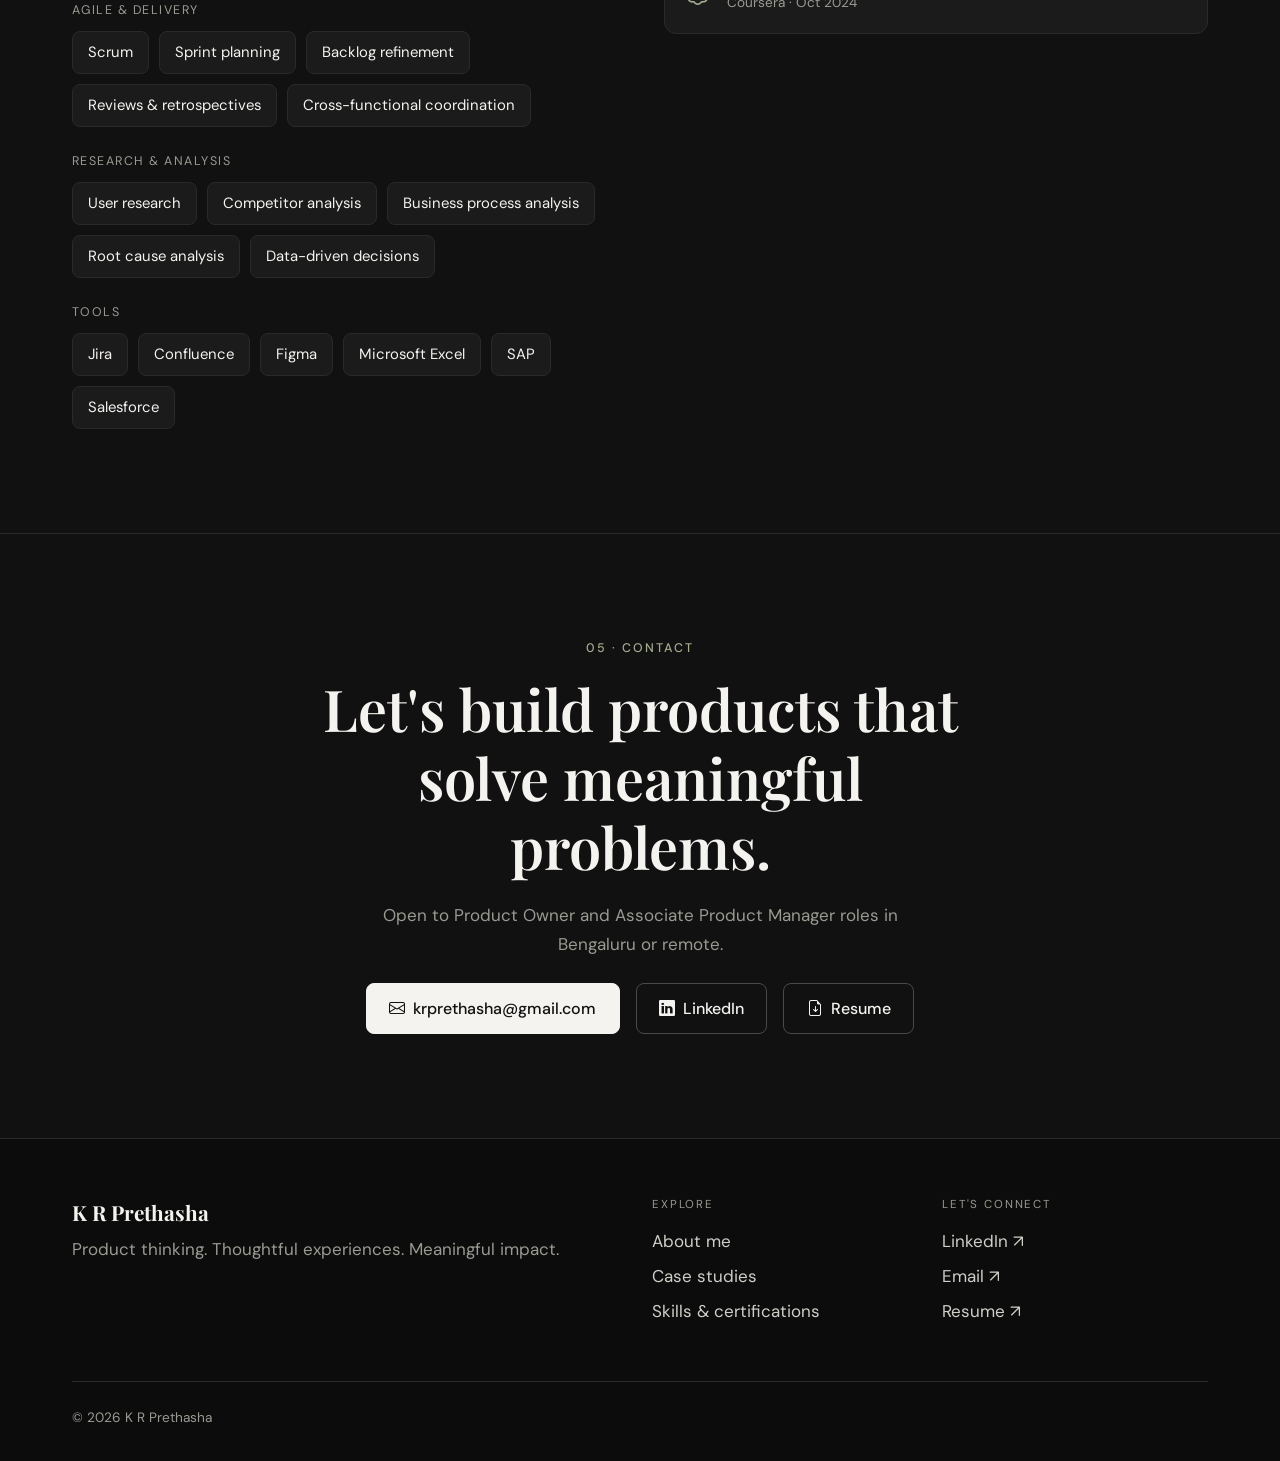
==== commit 8de72a35: "Add resume content and open case studies in a new tab" ====
--- a/portfolio-website/index.html
+++ b/portfolio-website/index.html
@@ -13,7 +13,6 @@
     SECTION: SKILLS          – skills and certifications
     SECTION: CONTACT         – email, LinkedIn, resume
     SECTION: FOOTER
-    PDF VIEWER POPUP         – the window that opens a case study PDF
 
   WHAT YOU CAN SAFELY CHANGE:
     - Any text between tags, e.g. <p>change this text</p>
@@ -32,7 +31,7 @@
 
   <!-- Browser tab title and Google search description — edit these -->
   <title>K R Prethasha — Product Manager Portfolio</title>
-  <meta name="description" content="Associate Product Manager and Product Owner. Case studies in fintech, consumer apps and product strategy.">
+  <meta name="description" content="K R Prethasha — Certified Scrum Product Owner (CSPO). Product case studies in fintech, consumer apps and product strategy.">
 
   <!-- Preview card when the link is shared on LinkedIn / WhatsApp -->
   <meta property="og:title" content="K R Prethasha — Product Portfolio">
@@ -104,12 +103,12 @@
 
           <!-- Left column -->
           <div class="col-lg-6 reveal">
-            <p class="eyebrow">Associate Product Manager · Product Owner</p>
+            <p class="eyebrow">Product Owner · CSPO® · Associate Product Manager</p>
             <h1 class="display-name">K R Prethasha</h1>
             <p class="lead hero-intro">
               <!-- Short introduction — 2 or 3 lines is ideal -->
-              Lorem ipsum dolor sit amet, consectetur adipiscing elit. I turn customer problems into
-              clear product decisions — backed by research, prioritisation and metrics.
+              I turn user and business needs into product solutions that deliver real value —
+              through requirements analysis, stakeholder collaboration and clear prioritisation.
             </p>
 
             <!-- Buttons -->
@@ -124,8 +123,8 @@
             <!-- Small highlight numbers — change the numbers and words -->
             <div class="row hero-stats mt-5 g-3">
               <div class="col-4">
-                <p class="stat-number">3+</p>
-                <p class="stat-label">Years in delivery &amp; ops</p>
+                <p class="stat-number">4+</p>
+                <p class="stat-label">Years in project delivery &amp; operations</p>
               </div>
               <div class="col-4">
                 <p class="stat-number">CSPO</p>
@@ -179,32 +178,49 @@
             <p class="eyebrow">01 · About me</p>
             <h2 class="section-title">From coordinating projects to owning products.</h2>
             <p>
-              Lorem ipsum dolor sit amet, consectetur adipiscing elit. Explain your move into product
-              management here — what pulled you towards it and what you bring from your previous roles.
+              I'm a Certified Scrum Product Owner with a Computer Science engineering background and
+              four years of experience across project delivery and business operations. At BrandStory I
+              managed technical projects end to end — gathering client requirements, aligning developers,
+              designers and SEO teams, and delivering on time. At Siemens I work inside order-to-cash
+              operations, where I see first-hand how process gaps affect customers and teams.
             </p>
             <p>
-              Sed do eiusmod tempor incididunt ut labore et dolore magna aliqua. I enjoy solving customer
-              problems through technology and working closely with design, engineering and business teams.
+              Both roles taught me the same thing: good products start with understanding the real problem.
+              I'm now moving into product ownership, where I can turn user and business needs into
+              well-prioritised, valuable solutions. I'm also completing an MBA (IGNOU, Dec 2026).
             </p>
 
             <!-- Experience timeline. Copy one <li>…</li> block to add another role. -->
             <ul class="timeline mt-4">
               <li>
-                <span class="timeline-date">20XX – 20XX</span>
-                <h3 class="timeline-title">Project Coordinator · BrandStory</h3>
-                <p>Lorem ipsum dolor sit amet — coordinated delivery across clients, timelines and teams.</p>
+                <span class="timeline-date">Jun 2025 – Present</span>
+                <h3 class="timeline-title">Senior Process Associate · Siemens Technologies</h3>
+                <p>Order-to-cash operations in SAP and Salesforce — reconciling accounts, aging analysis and
+                   working with Sales, Finance and Operations to resolve issues and streamline processes.</p>
               </li>
               <li>
-                <span class="timeline-date">20XX – 20XX</span>
-                <h3 class="timeline-title">Process &amp; Stakeholder Management · Siemens</h3>
-                <p>Lorem ipsum dolor sit amet — aligned stakeholders and improved internal processes.</p>
+                <span class="timeline-date">Apr 2022 – May 2025</span>
+                <h3 class="timeline-title">Project Manager · BrandStory Solutions</h3>
+                <p>Translated client goals into requirements, coordinated developers, UI/UX designers and SEO
+                   teams, prioritised work across projects and supported pre-sales solution presentations.</p>
               </li>
               <li>
-                <span class="timeline-date">20XX</span>
-                <h3 class="timeline-title">Certified Scrum Product Owner (CSPO)</h3>
-                <p>Lorem ipsum dolor sit amet — backlog ownership, user stories and agile delivery.</p>
+                <span class="timeline-date">Jul 2026</span>
+                <h3 class="timeline-title">Certified Scrum Product Owner (CSPO®) · Scrum Alliance</h3>
+                <p>Backlog ownership, user stories, acceptance criteria and maximising value delivery.</p>
+              </li>
+              <li>
+                <span class="timeline-date">Education</span>
+                <h3 class="timeline-title">MBA · Indira Gandhi National Open University <span class="text-muted-brand">(Dec 2026)</span></h3>
+                <p>B.E. Computer Science · MVJ College of Engineering, Bengaluru (2022)</p>
               </li>
             </ul>
+
+            <!-- Languages — edit or delete this line -->
+            <p class="small text-muted-brand mt-2 mb-0">
+              <i class="bi bi-translate me-1" aria-hidden="true"></i>
+              English, Kannada, Hindi, Malayalam, Tamil
+            </p>
           </div>
 
         </div>
@@ -224,7 +240,7 @@
             <h2 class="section-title">Problems I've explored, end to end.</h2>
             <p class="text-muted-brand mb-0">
               Each case study follows Problem → Insight → Solution → Prioritisation → Metrics → Learnings.
-              Open any card to read the full PDF.
+              Open any card to read the full PDF in a new tab.
             </p>
           </div>
         </div>
@@ -259,7 +275,7 @@
               <span class="process-num">01</span>
               <i class="bi bi-search process-icon" aria-hidden="true"></i>
               <h3>Discover</h3>
-              <p>User research and problem discovery. Lorem ipsum dolor sit amet.</p>
+              <p>User research, customer needs and root-cause analysis to find the real problem before the solution.</p>
             </div>
           </div>
           <div class="col-sm-6 col-lg reveal">
@@ -267,7 +283,7 @@
               <span class="process-num">02</span>
               <i class="bi bi-sliders process-icon" aria-hidden="true"></i>
               <h3>Prioritise</h3>
-              <p>RICE scoring and impact vs. effort. Lorem ipsum dolor sit amet.</p>
+              <p>RICE and impact vs. effort to decide what matters most for users and the business.</p>
             </div>
           </div>
           <div class="col-sm-6 col-lg reveal">
@@ -275,7 +291,7 @@
               <span class="process-num">03</span>
               <i class="bi bi-signpost-split process-icon" aria-hidden="true"></i>
               <h3>Plan</h3>
-              <p>Roadmaps and backlog management. Lorem ipsum dolor sit amet.</p>
+              <p>Roadmaps, sprint planning and backlog refinement that keep teams aligned.</p>
             </div>
           </div>
           <div class="col-sm-6 col-lg reveal">
@@ -283,7 +299,7 @@
               <span class="process-num">04</span>
               <i class="bi bi-graph-up-arrow process-icon" aria-hidden="true"></i>
               <h3>Measure</h3>
-              <p>Metrics, funnels and experimentation. Lorem ipsum dolor sit amet.</p>
+              <p>Metrics, funnels and experiments to check whether a change actually worked.</p>
             </div>
           </div>
           <div class="col-sm-12 col-lg reveal">
@@ -291,7 +307,7 @@
               <span class="process-num">05</span>
               <i class="bi bi-card-checklist process-icon" aria-hidden="true"></i>
               <h3>Specify</h3>
-              <p>User stories and acceptance criteria. Lorem ipsum dolor sit amet.</p>
+              <p>Clear user stories and acceptance criteria so developers know exactly what "done" means.</p>
             </div>
           </div>
         </div>
@@ -309,48 +325,75 @@
             <p class="eyebrow">04 · Skills</p>
             <h2 class="section-title">What I bring to a product team.</h2>
             <!-- Each <li> is one skill pill. Add or delete freely. -->
+            <p class="skill-group">Product ownership</p>
             <ul class="skill-list">
-              <li>Product strategy</li>
+              <li>Product discovery</li>
+              <li>Requirements gathering</li>
+              <li>User stories &amp; acceptance criteria</li>
+              <li>Backlog management</li>
               <li>Prioritisation</li>
-              <li>Agile &amp; Scrum</li>
+              <li>Product roadmapping</li>
               <li>Stakeholder management</li>
+            </ul>
+            <p class="skill-group">Agile &amp; delivery</p>
+            <ul class="skill-list">
+              <li>Scrum</li>
+              <li>Sprint planning</li>
+              <li>Backlog refinement</li>
+              <li>Reviews &amp; retrospectives</li>
+              <li>Cross-functional coordination</li>
+            </ul>
+            <p class="skill-group">Research &amp; analysis</p>
+            <ul class="skill-list">
               <li>User research</li>
-              <li>UX thinking</li>
-              <li>Data analysis</li>
-              <li>Reporting</li>
+              <li>Competitor analysis</li>
+              <li>Business process analysis</li>
+              <li>Root cause analysis</li>
+              <li>Data-driven decisions</li>
+            </ul>
+            <p class="skill-group">Tools</p>
+            <ul class="skill-list">
               <li>Jira</li>
+              <li>Confluence</li>
               <li>Figma</li>
-              <li>SQL basics</li>
+              <li>Microsoft Excel</li>
+              <li>SAP</li>
+              <li>Salesforce</li>
             </ul>
           </div>
 
           <div class="col-lg-6 reveal">
             <p class="eyebrow">Certifications</p>
-            <!-- Copy one <div class="cert-card">…</div> to add a certificate.
-                 Put the certificate link in href, or remove the <a> if you don't have one. -->
+            <!-- Copy one <div class="cert-card">…</div> block to add a certificate.
+                 To link a certificate, add this line just before the card's last </div>:
+                 <a href="LINK-TO-CERTIFICATE" target="_blank" rel="noopener" class="cert-link" aria-label="View certificate"><i class="bi bi-arrow-up-right"></i></a> -->
             <div class="cert-card">
               <i class="bi bi-patch-check cert-icon" aria-hidden="true"></i>
               <div>
-                <h3>Certified Scrum Product Owner (CSPO)</h3>
-                <p>Scrum Alliance · 20XX</p>
-              </div>
-              <a href="#" class="cert-link" aria-label="View CSPO certificate"><i class="bi bi-arrow-up-right"></i></a>
+                <h3>Certified Scrum Product Owner (CSPO®)</h3>
+                <p>Scrum Alliance · Jul 2026</p>
+              </div>
             </div>
             <div class="cert-card">
               <i class="bi bi-patch-check cert-icon" aria-hidden="true"></i>
               <div>
-                <h3>Product Management Certificate</h3>
-                <p>Lorem Institute · 20XX</p>
-              </div>
-              <a href="#" class="cert-link" aria-label="View certificate"><i class="bi bi-arrow-up-right"></i></a>
+                <h3>UX Research and Information Architecture</h3>
+                <p>IBM Skills Network · Jul 2026</p>
+              </div>
             </div>
             <div class="cert-card">
               <i class="bi bi-patch-check cert-icon" aria-hidden="true"></i>
               <div>
-                <h3>Lorem Ipsum Certification</h3>
-                <p>Issuer name · 20XX</p>
-              </div>
-              <a href="#" class="cert-link" aria-label="View certificate"><i class="bi bi-arrow-up-right"></i></a>
+                <h3>Technical Product Management</h3>
+                <p>LinkedIn Learning · Jun 2025</p>
+              </div>
+            </div>
+            <div class="cert-card">
+              <i class="bi bi-patch-check cert-icon" aria-hidden="true"></i>
+              <div>
+                <h3>Strategies for Cloud Security Risk Management</h3>
+                <p>Coursera · Oct 2024</p>
+              </div>
             </div>
           </div>
 
@@ -367,10 +410,10 @@
         <p class="eyebrow">05 · Contact</p>
         <h2 class="contact-title">Let's build products that solve meaningful problems.</h2>
         <p class="text-muted-brand mx-auto contact-sub">
-          Open to Associate Product Manager and Product Owner roles. I usually reply within a day.
+          Open to Product Owner and Associate Product Manager roles in Bengaluru or remote.
         </p>
         <div class="d-flex flex-wrap justify-content-center gap-3 mt-4">
-          <a href="mailto:hello@example.com" class="btn btn-brand btn-lg"><i class="bi bi-envelope me-2"></i>hello@example.com</a>
+          <a href="mailto:krprethasha@gmail.com" class="btn btn-brand btn-lg"><i class="bi bi-envelope me-2"></i>krprethasha@gmail.com</a>
           <a href="https://www.linkedin.com/in/your-profile" target="_blank" rel="noopener" class="btn btn-outline-brand btn-lg"><i class="bi bi-linkedin me-2"></i>LinkedIn</a>
           <a href="assets/resume/resume.pdf" class="btn btn-outline-brand btn-lg" download><i class="bi bi-file-earmark-arrow-down me-2"></i>Resume</a>
         </div>
@@ -401,7 +444,7 @@
           <p class="footer-heading">Let's connect</p>
           <ul class="footer-links">
             <li><a href="https://www.linkedin.com/in/your-profile" target="_blank" rel="noopener">LinkedIn ↗</a></li>
-            <li><a href="mailto:hello@example.com">Email ↗</a></li>
+            <li><a href="mailto:krprethasha@gmail.com">Email ↗</a></li>
             <li><a href="assets/resume/resume.pdf" download>Resume ↗</a></li>
           </ul>
         </div>
@@ -410,34 +453,6 @@
       <p class="footer-copy">© <span id="year">2026</span> K R Prethasha</p>
     </div>
   </footer>
-
-  <!-- ================================================================
-       PDF VIEWER POPUP
-       Opens when someone clicks "Read case study" on a laptop/desktop.
-       On phones the PDF opens in a new tab instead (phones show PDFs
-       better that way). Nothing to edit here.
-       ================================================================ -->
-  <div class="modal fade" id="pdfModal" tabindex="-1" aria-labelledby="pdfModalTitle" aria-hidden="true">
-    <div class="modal-dialog modal-xl modal-dialog-centered modal-fullscreen-md-down">
-      <div class="modal-content pdf-modal">
-        <div class="modal-header">
-          <h2 class="modal-title h5" id="pdfModalTitle">Case study</h2>
-          <div class="ms-auto d-flex align-items-center gap-2">
-            <a id="pdfOpenTab" href="#" target="_blank" rel="noopener" class="btn btn-sm btn-outline-brand">
-              <i class="bi bi-box-arrow-up-right me-1"></i><span class="d-none d-sm-inline">New tab</span>
-            </a>
-            <a id="pdfDownload" href="#" download class="btn btn-sm btn-outline-brand">
-              <i class="bi bi-download me-1"></i><span class="d-none d-sm-inline">Download</span>
-            </a>
-            <button type="button" class="btn-close ms-1" data-bs-dismiss="modal" aria-label="Close"></button>
-          </div>
-        </div>
-        <div class="modal-body p-0">
-          <iframe id="pdfFrame" class="pdf-frame" title="Case study PDF" src="about:blank"></iframe>
-        </div>
-      </div>
-    </div>
-  </div>
 
   <!-- Scripts: order matters — Bootstrap, then your case study list, then main.js -->
   <script src="https://cdn.jsdelivr.net/npm/bootstrap@5.3.3/dist/js/bootstrap.bundle.min.js"></script>
--- a/portfolio-website/css/style.css
+++ b/portfolio-website/css/style.css
@@ -305,7 +305,8 @@
 /* =====================================================================
    SKILLS & CERTIFICATIONS
    ===================================================================== */
-.skill-list { list-style: none; padding: 0; margin: 1.5rem 0 0; display: flex; flex-wrap: wrap; gap: .6rem; }
+.skill-group { font-size: .78rem; letter-spacing: .12em; text-transform: uppercase; color: var(--color-muted); margin: 1.5rem 0 .6rem; }
+.skill-list { list-style: none; padding: 0; margin: 0; display: flex; flex-wrap: wrap; gap: .6rem; }
 .skill-list li {
   border: 1px solid var(--color-border); border-radius: var(--button-radius);
   padding: .5rem .95rem; font-size: .93rem; color: var(--color-heading); background: var(--color-surface);
@@ -348,15 +349,6 @@
 .footer-copy { margin: 3rem 0 0; font-size: .85rem; color: var(--color-muted); border-top: 1px solid var(--color-border); padding-top: 1.5rem; }
 
 /* =====================================================================
-   PDF VIEWER POPUP
-   ===================================================================== */
-.pdf-modal { background: var(--color-surface); border: 1px solid var(--color-border); border-radius: var(--card-radius); }
-.pdf-modal .modal-header { border-bottom: 1px solid var(--color-border); gap: .5rem; }
-.pdf-modal .modal-title { font-family: var(--font-display); color: var(--color-heading); overflow: hidden; text-overflow: ellipsis; white-space: nowrap; }
-.pdf-frame { width: 100%; height: 80vh; border: 0; display: block; background: #2A2A2A; border-radius: 0 0 var(--card-radius) var(--card-radius); }
-@media (max-width: 767.98px) { .pdf-frame { height: calc(100vh - 70px); border-radius: 0; } }
-
-/* =====================================================================
    SCROLL ANIMATION — elements with class="reveal" fade up into view
    ===================================================================== */
 .reveal { opacity: 0; transform: translateY(16px); transition: opacity .7s ease, transform .7s ease; }
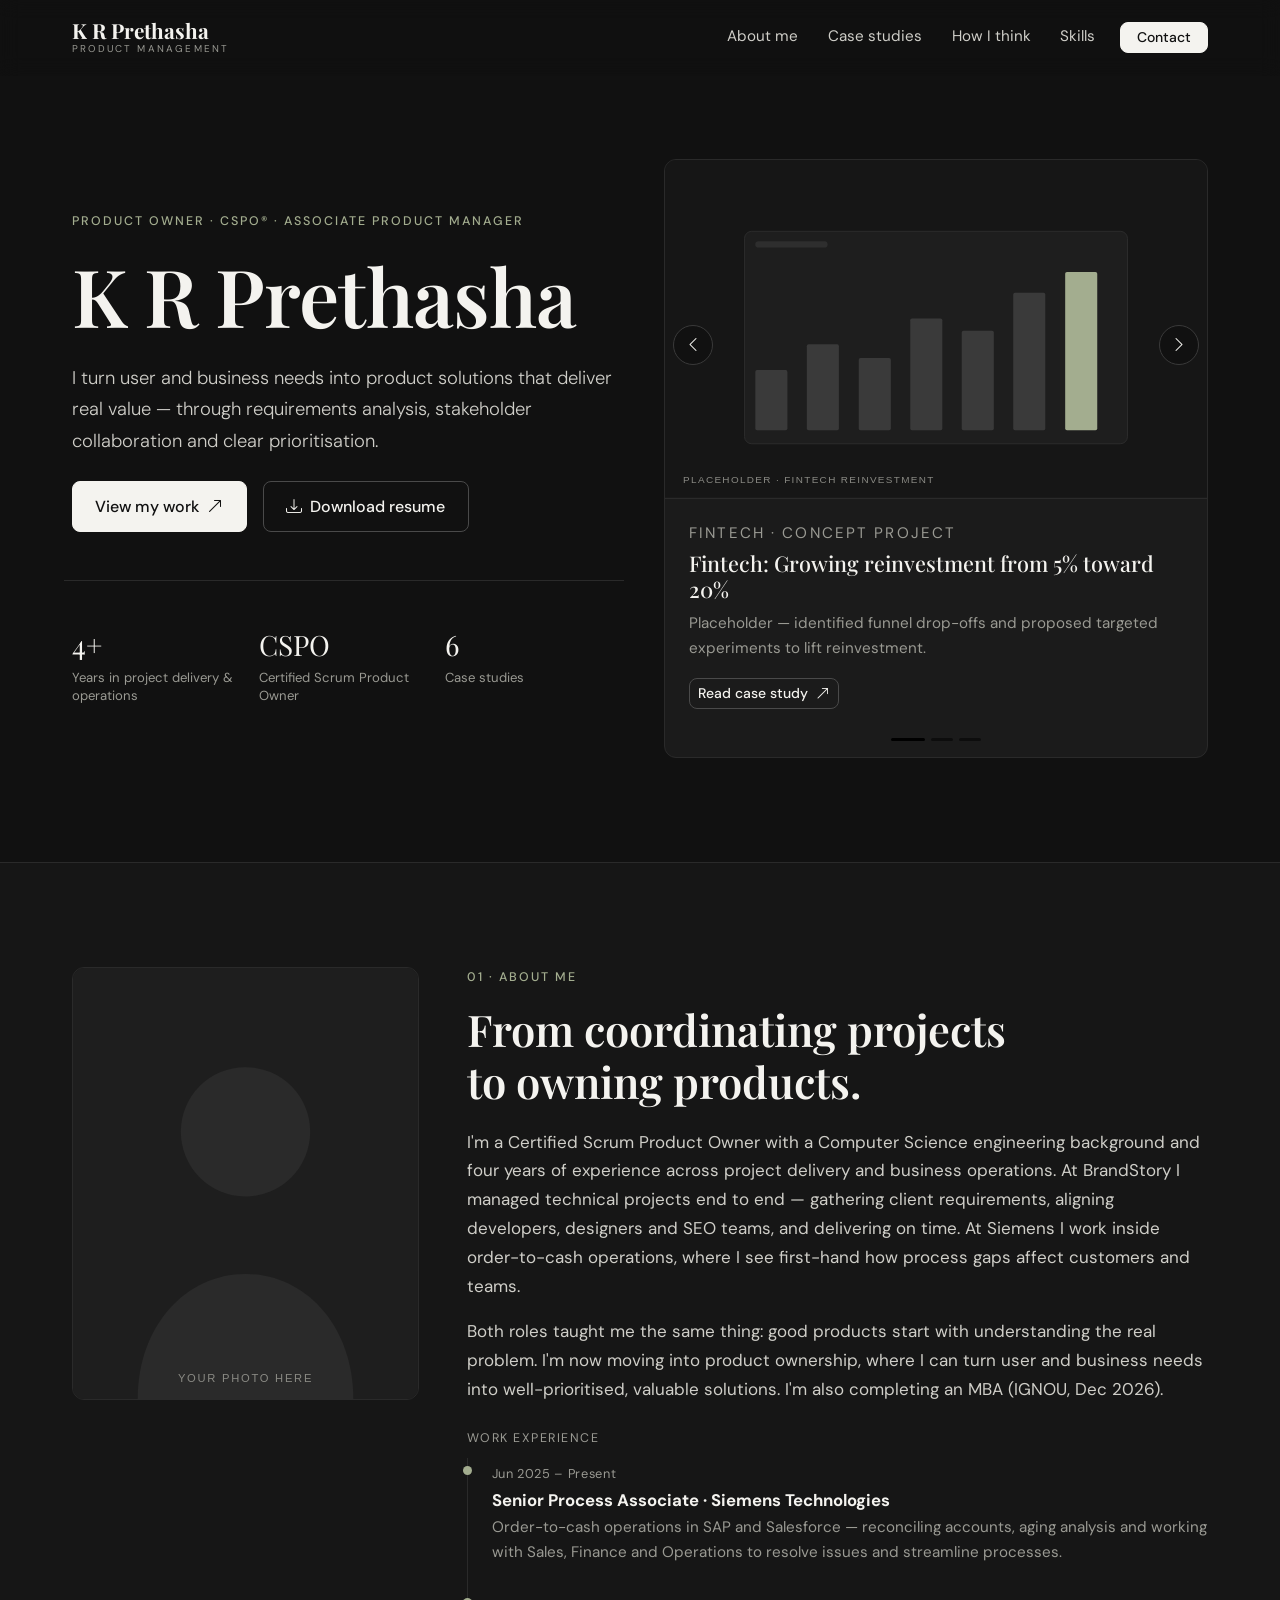
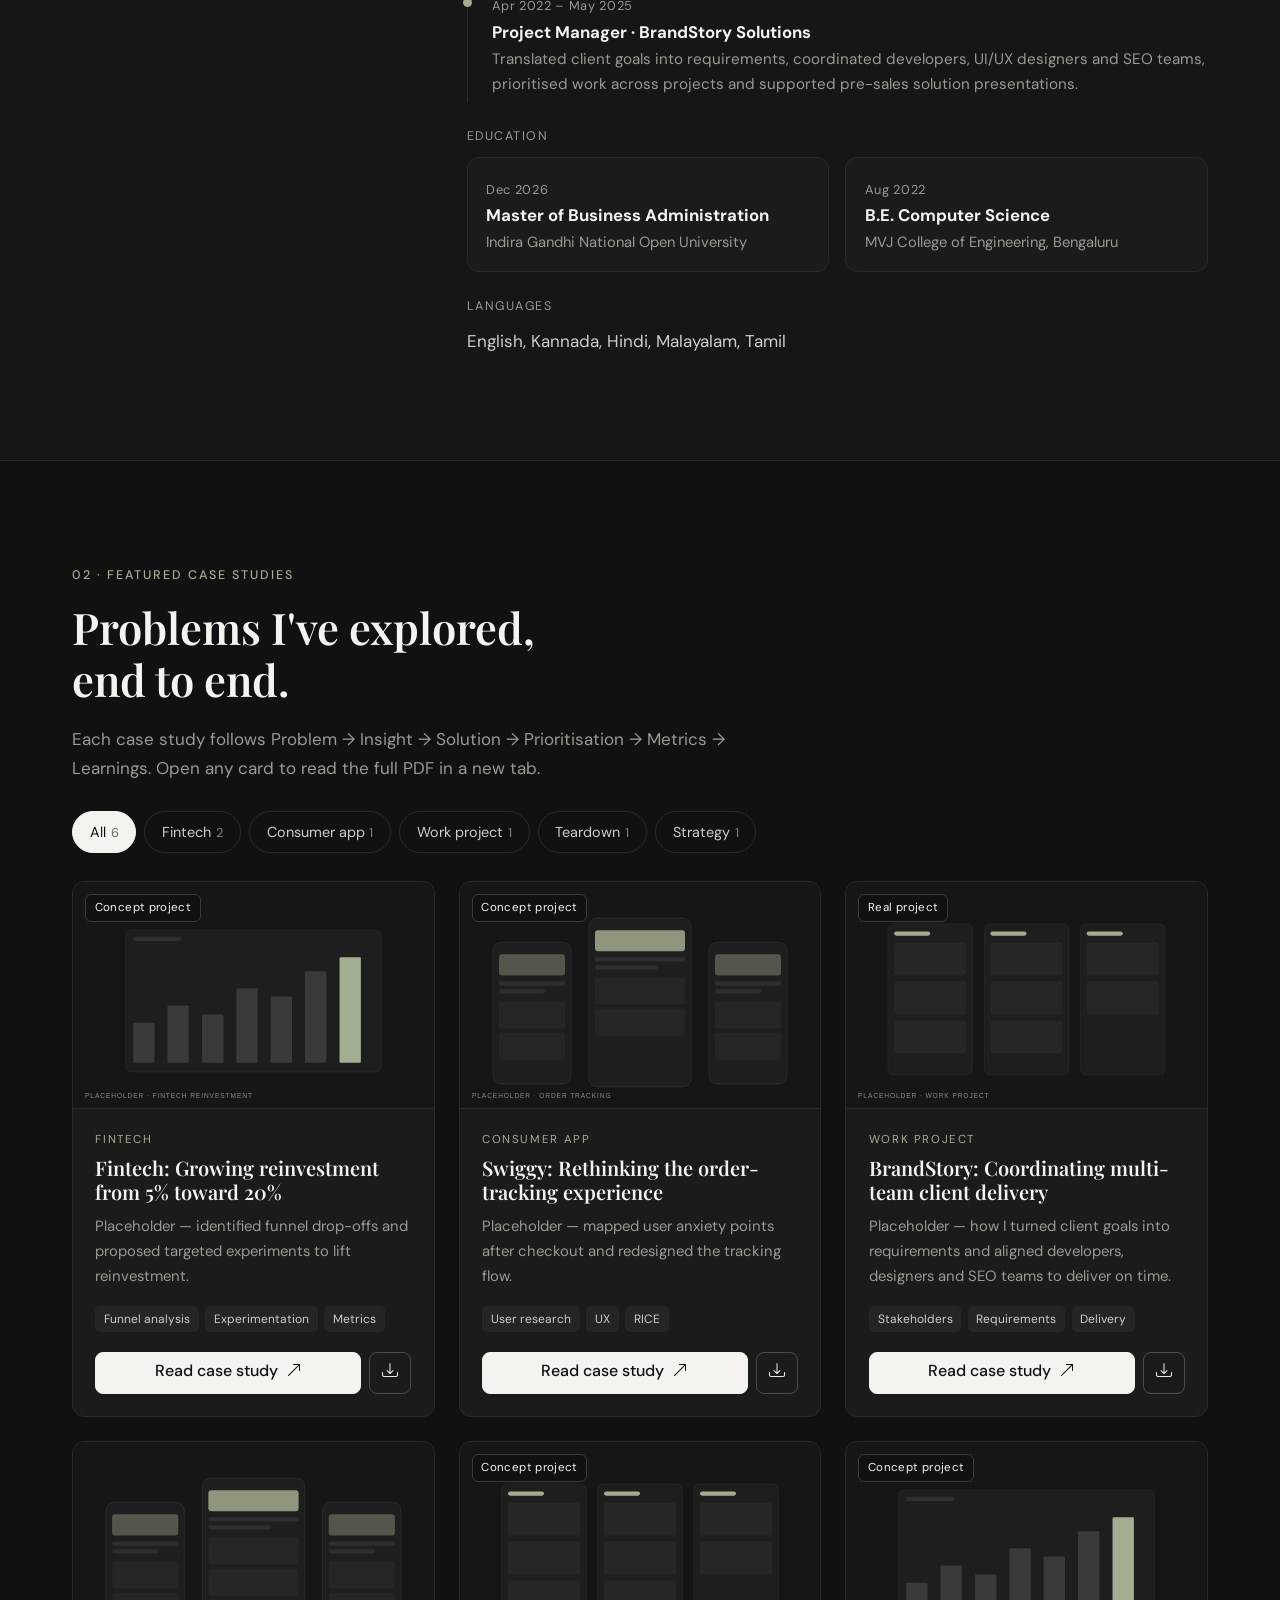
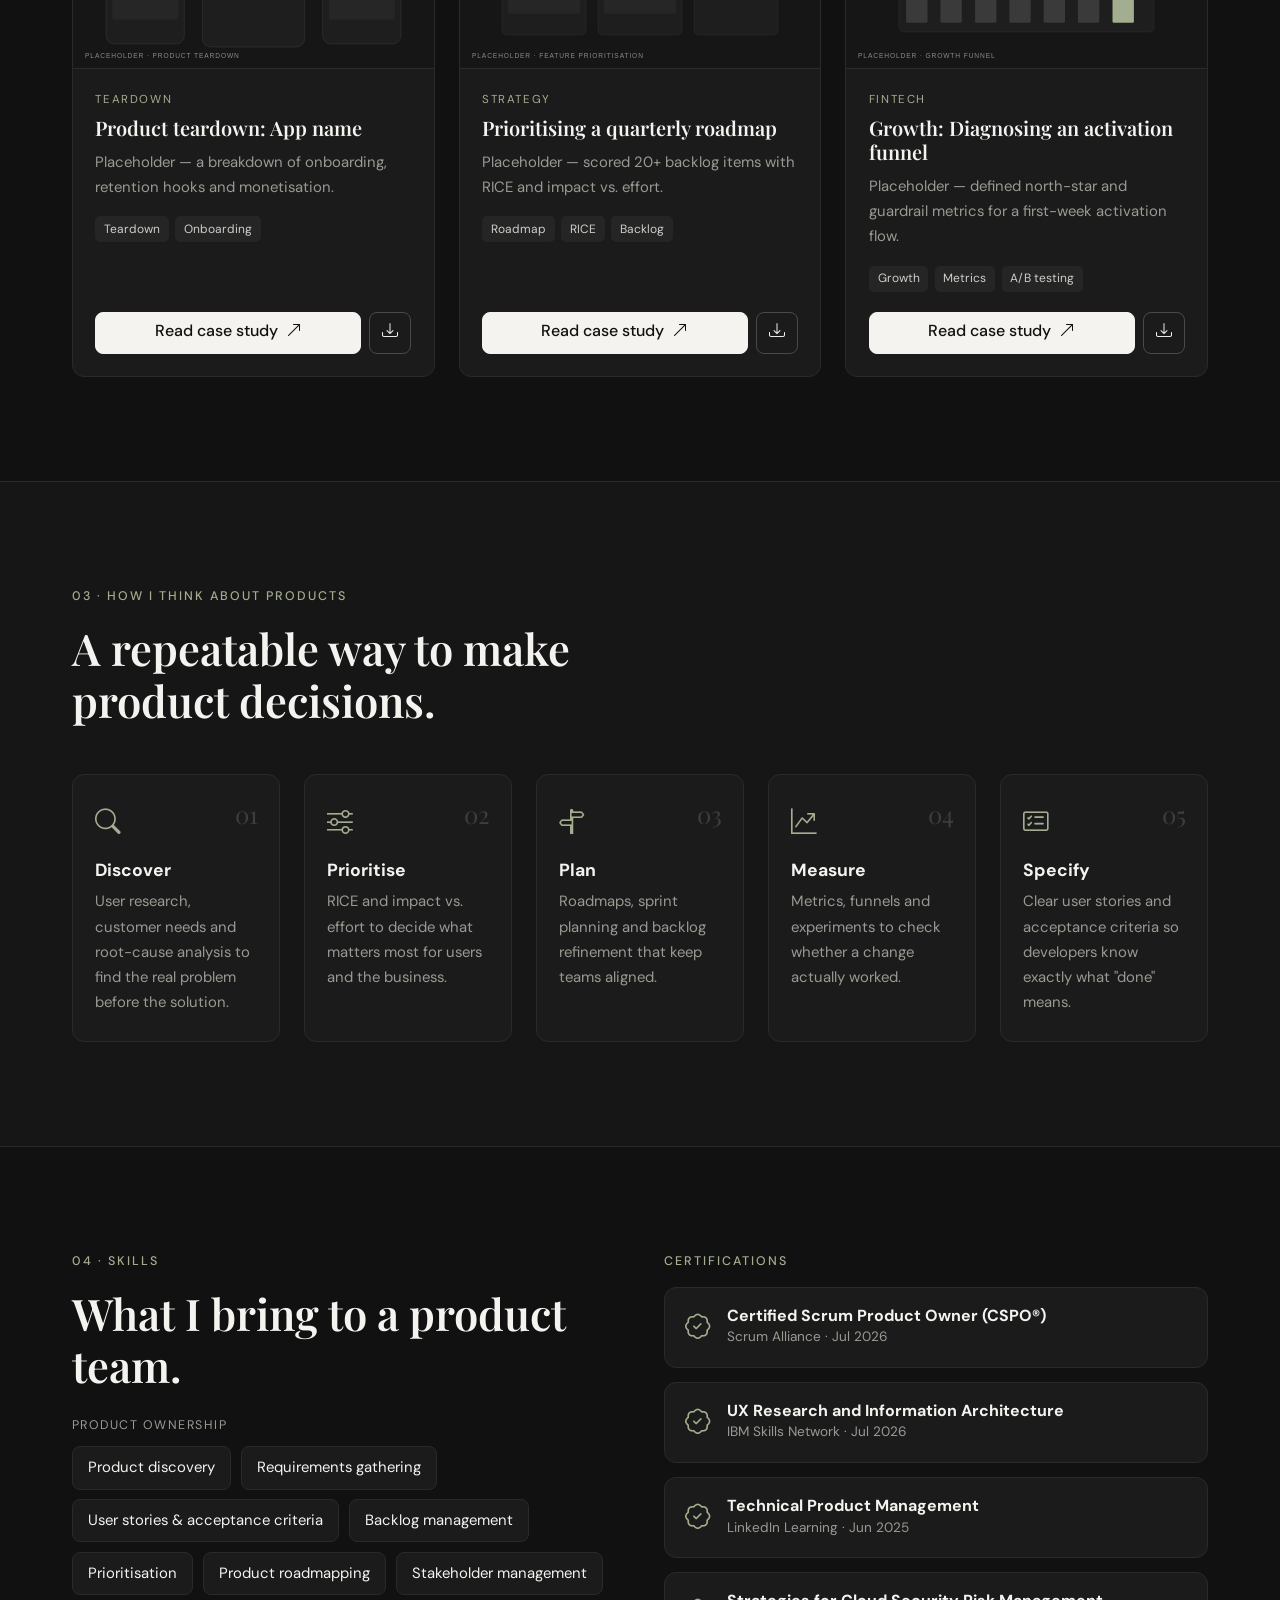
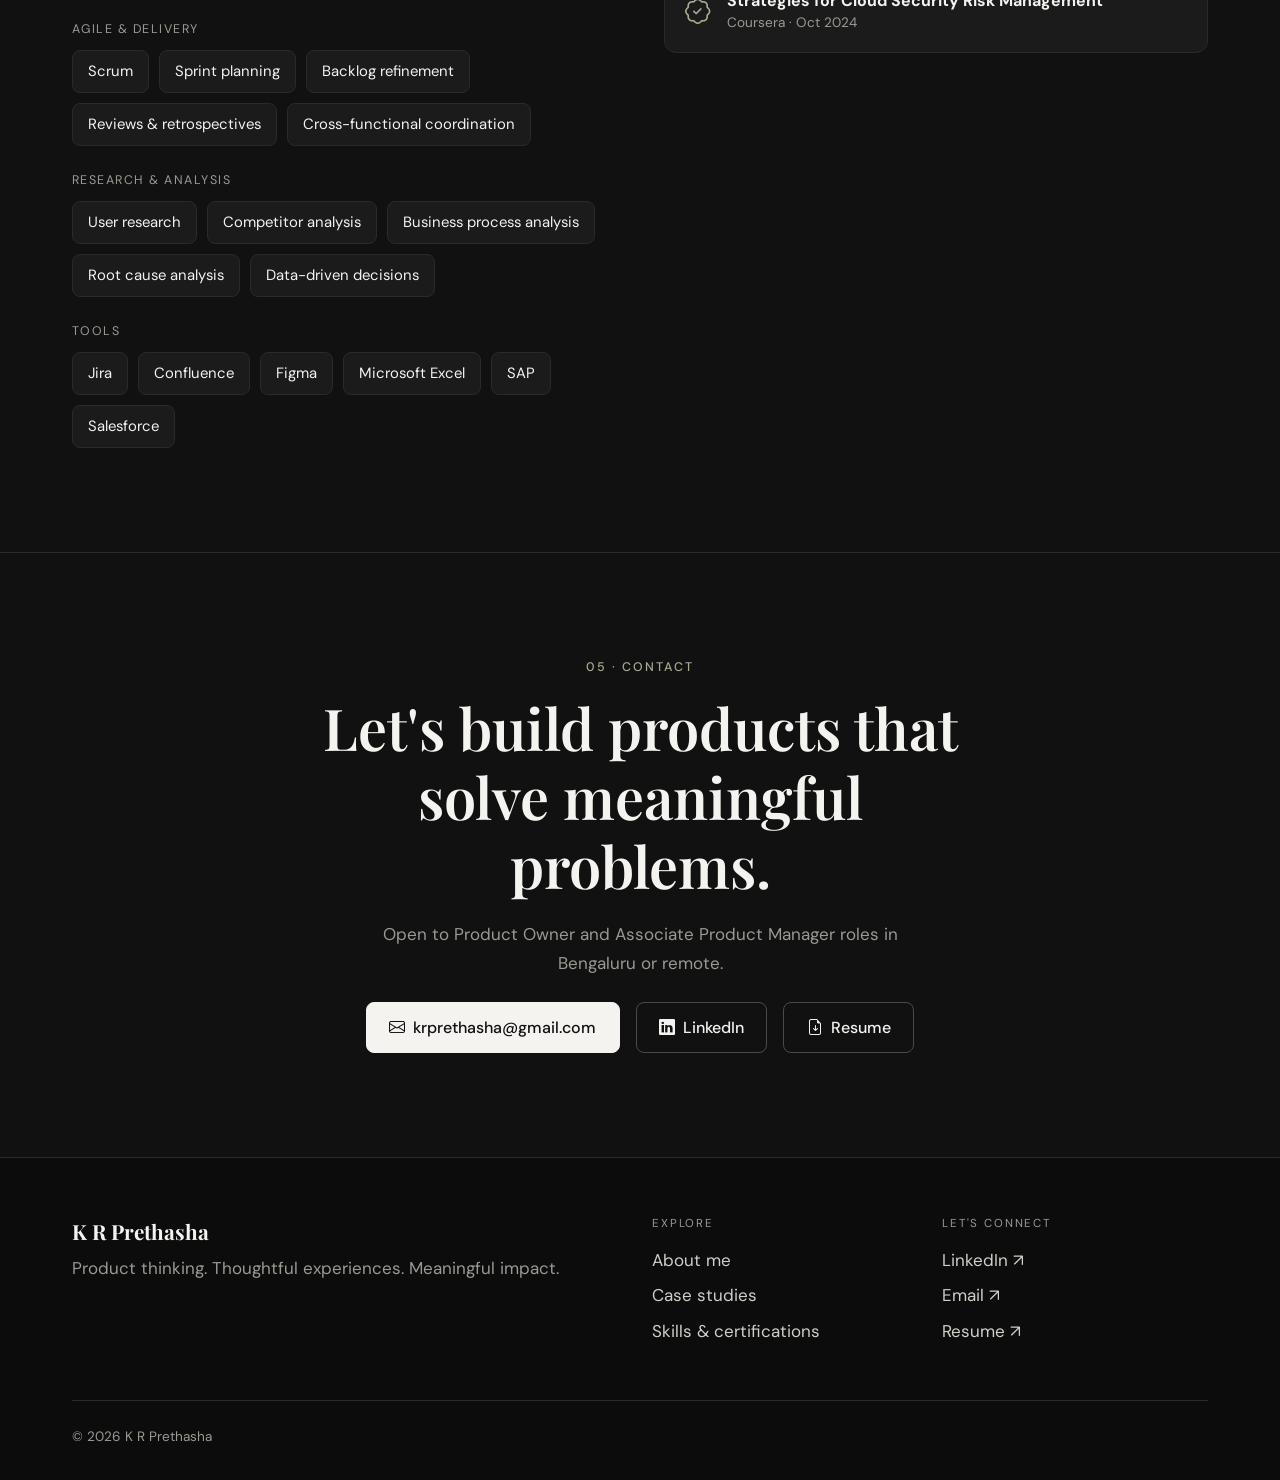
==== commit ec7ba933: "Separate education and languages from work experience" ====
--- a/portfolio-website/index.html
+++ b/portfolio-website/index.html
@@ -190,8 +190,9 @@
               well-prioritised, valuable solutions. I'm also completing an MBA (IGNOU, Dec 2026).
             </p>
 
-            <!-- Experience timeline. Copy one <li>…</li> block to add another role. -->
-            <ul class="timeline mt-4">
+            <!-- WORK EXPERIENCE timeline. Copy one <li>…</li> block to add another job. -->
+            <p class="skill-group mt-4">Work experience</p>
+            <ul class="timeline">
               <li>
                 <span class="timeline-date">Jun 2025 – Present</span>
                 <h3 class="timeline-title">Senior Process Associate · Siemens Technologies</h3>
@@ -204,23 +205,32 @@
                 <p>Translated client goals into requirements, coordinated developers, UI/UX designers and SEO
                    teams, prioritised work across projects and supported pre-sales solution presentations.</p>
               </li>
-              <li>
-                <span class="timeline-date">Jul 2026</span>
-                <h3 class="timeline-title">Certified Scrum Product Owner (CSPO®) · Scrum Alliance</h3>
-                <p>Backlog ownership, user stories, acceptance criteria and maximising value delivery.</p>
-              </li>
-              <li>
-                <span class="timeline-date">Education</span>
-                <h3 class="timeline-title">MBA · Indira Gandhi National Open University <span class="text-muted-brand">(Dec 2026)</span></h3>
-                <p>B.E. Computer Science · MVJ College of Engineering, Bengaluru (2022)</p>
-              </li>
             </ul>
 
-            <!-- Languages — edit or delete this line -->
-            <p class="small text-muted-brand mt-2 mb-0">
-              <i class="bi bi-translate me-1" aria-hidden="true"></i>
-              English, Kannada, Hindi, Malayalam, Tamil
-            </p>
+            <!-- EDUCATION — separate from work experience.
+                 Copy one <div class="col-sm-6">…</div> block to add another qualification.
+                 (Certifications are listed in the Skills section further down.) -->
+            <p class="skill-group mt-4">Education</p>
+            <div class="row g-3">
+              <div class="col-sm-6">
+                <div class="edu-card">
+                  <span class="timeline-date">Dec 2026</span>
+                  <h3 class="timeline-title">Master of Business Administration</h3>
+                  <p>Indira Gandhi National Open University</p>
+                </div>
+              </div>
+              <div class="col-sm-6">
+                <div class="edu-card">
+                  <span class="timeline-date">Aug 2022</span>
+                  <h3 class="timeline-title">B.E. Computer Science</h3>
+                  <p>MVJ College of Engineering, Bengaluru</p>
+                </div>
+              </div>
+            </div>
+
+            <!-- LANGUAGES — edit or delete this block -->
+            <p class="skill-group mt-4">Languages</p>
+            <p class="mb-0">English, Kannada, Hindi, Malayalam, Tamil</p>
           </div>
 
         </div>
--- a/portfolio-website/css/style.css
+++ b/portfolio-website/css/style.css
@@ -228,6 +228,15 @@
 .timeline-date { font-size: .8rem; color: var(--color-muted); letter-spacing: .05em; }
 .timeline-title { font-size: 1.05rem; font-family: var(--font-body); font-weight: 700; margin: .15rem 0 .3rem; }
 .timeline p { margin: 0; color: var(--color-muted); font-size: .95rem; }
+.timeline li:last-child { padding-bottom: .25rem; }
+
+/* Education cards (About section) */
+.edu-card {
+  height: 100%;
+  background: var(--color-surface); border: 1px solid var(--color-border);
+  border-radius: var(--card-radius); padding: 1rem 1.15rem;
+}
+.edu-card p { margin: 0; color: var(--color-muted); font-size: .92rem; }
 
 /* =====================================================================
    CASE STUDIES — filter buttons + card grid (NextLeap-showcase style)
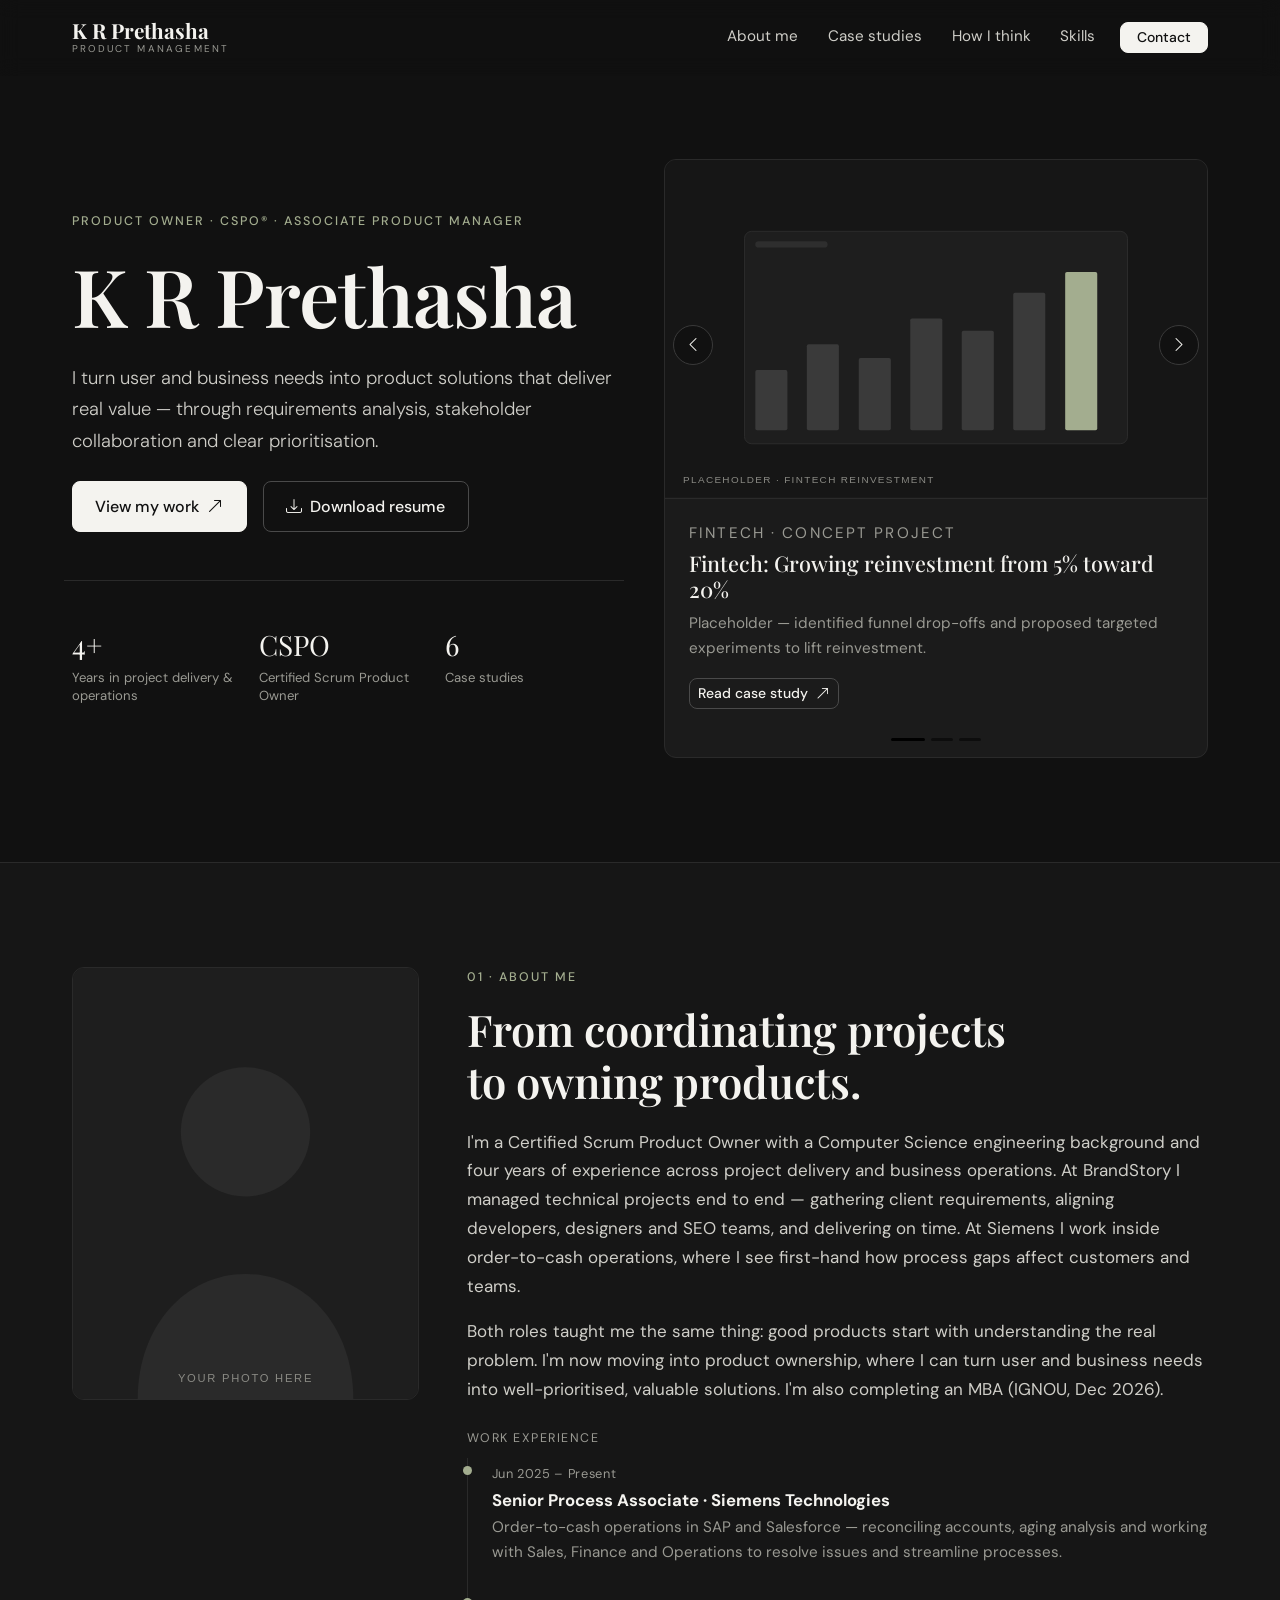
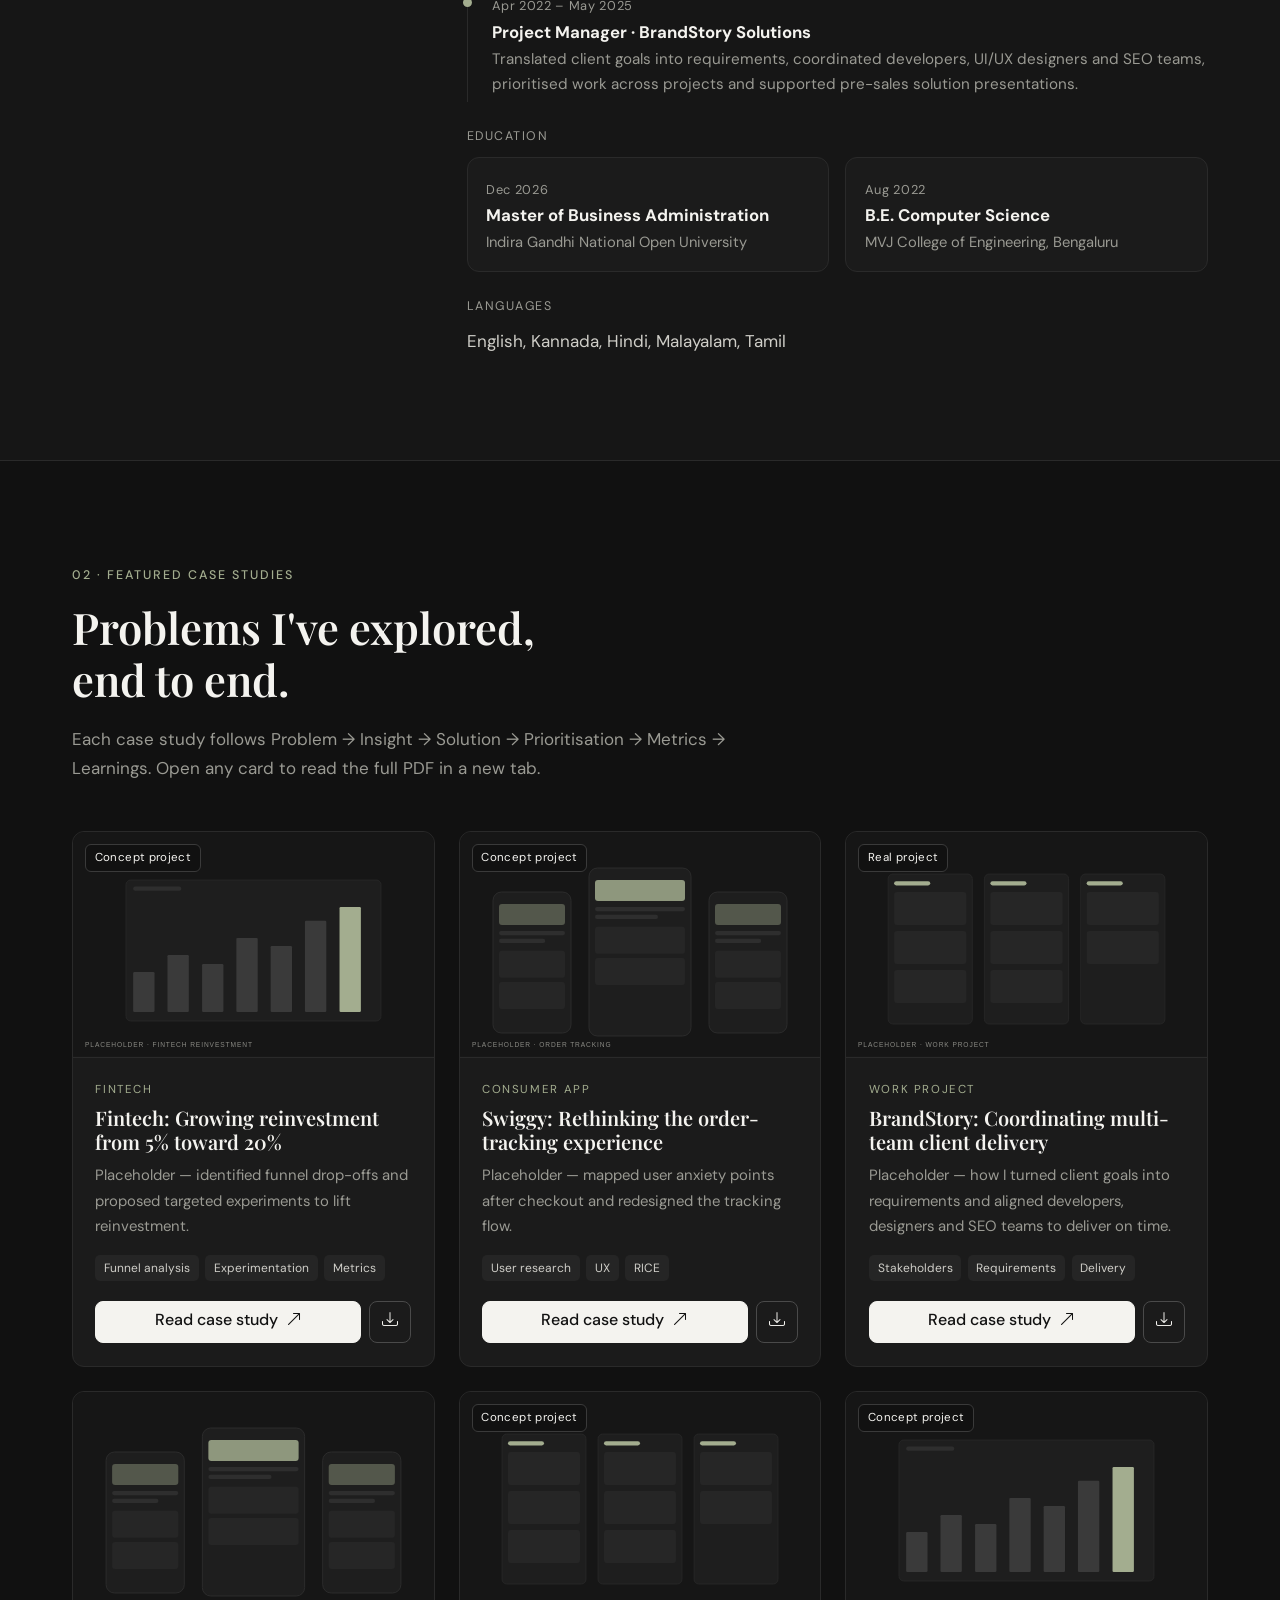
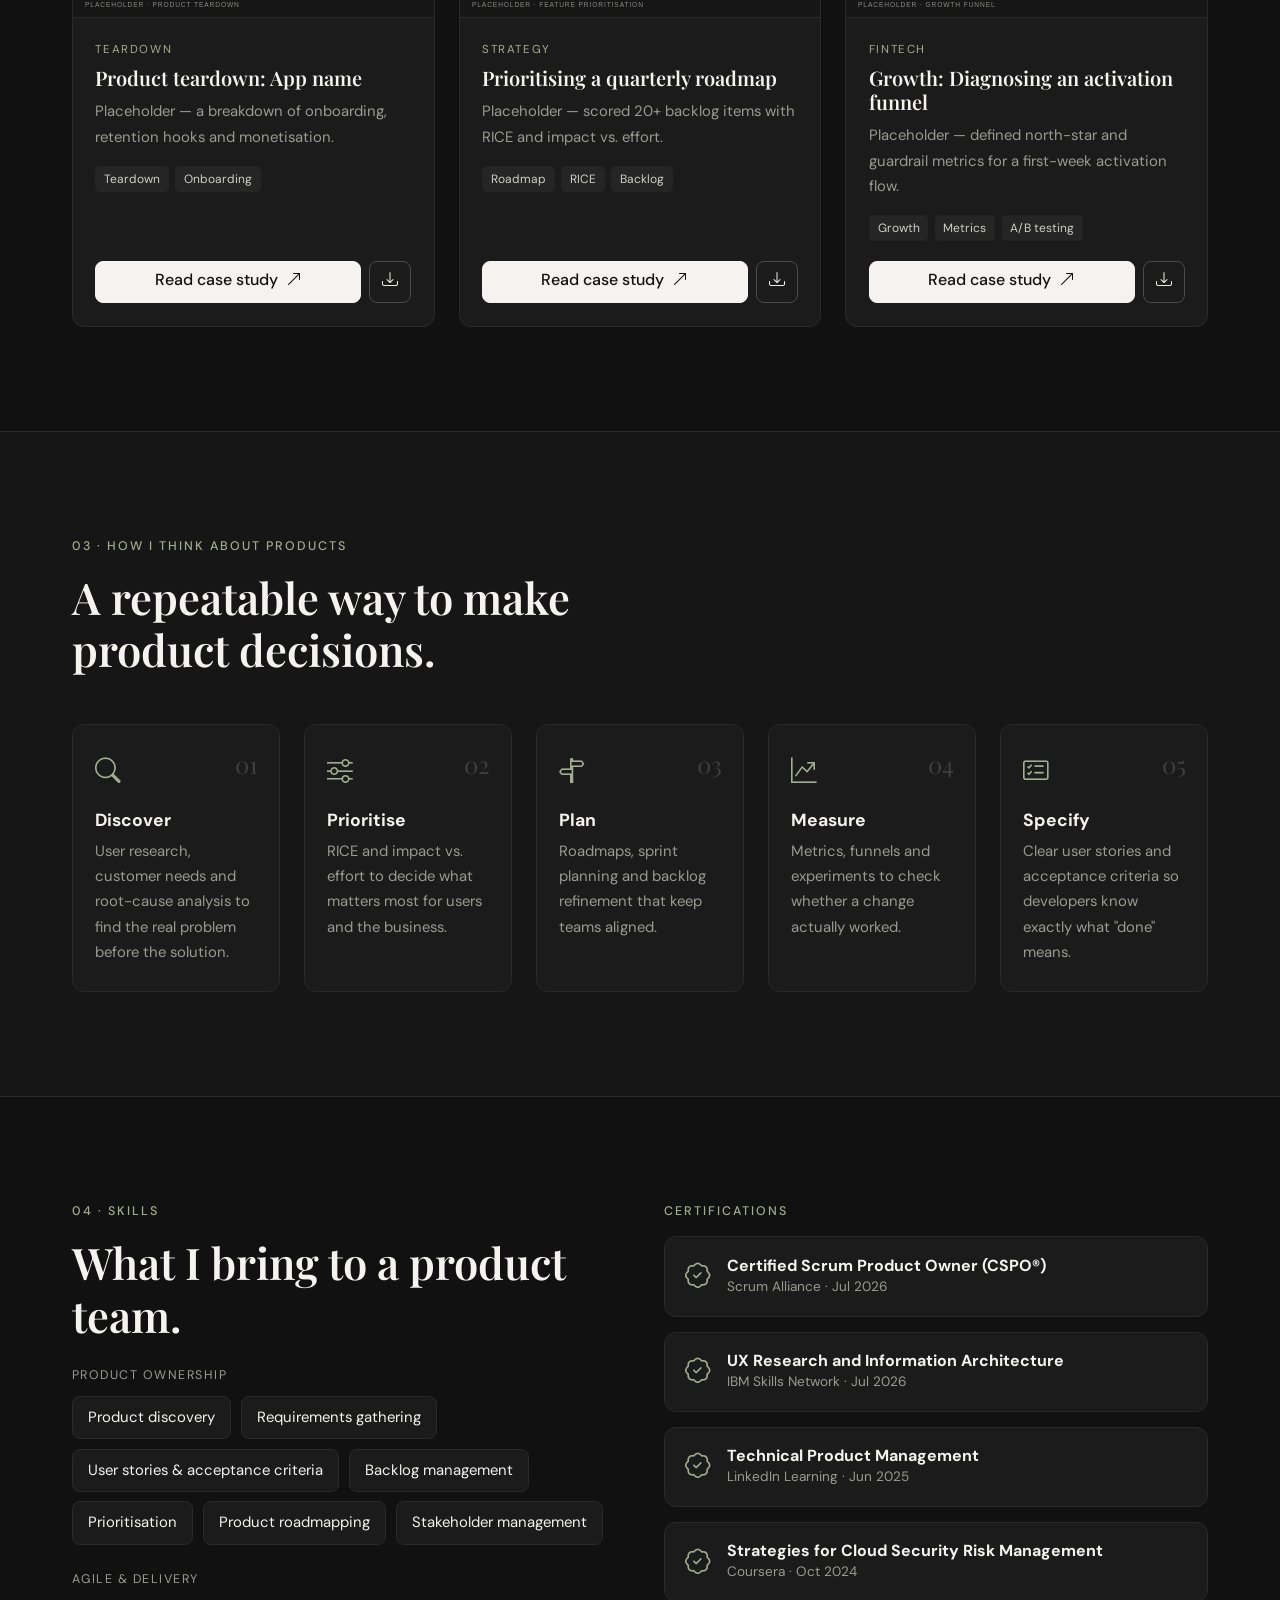
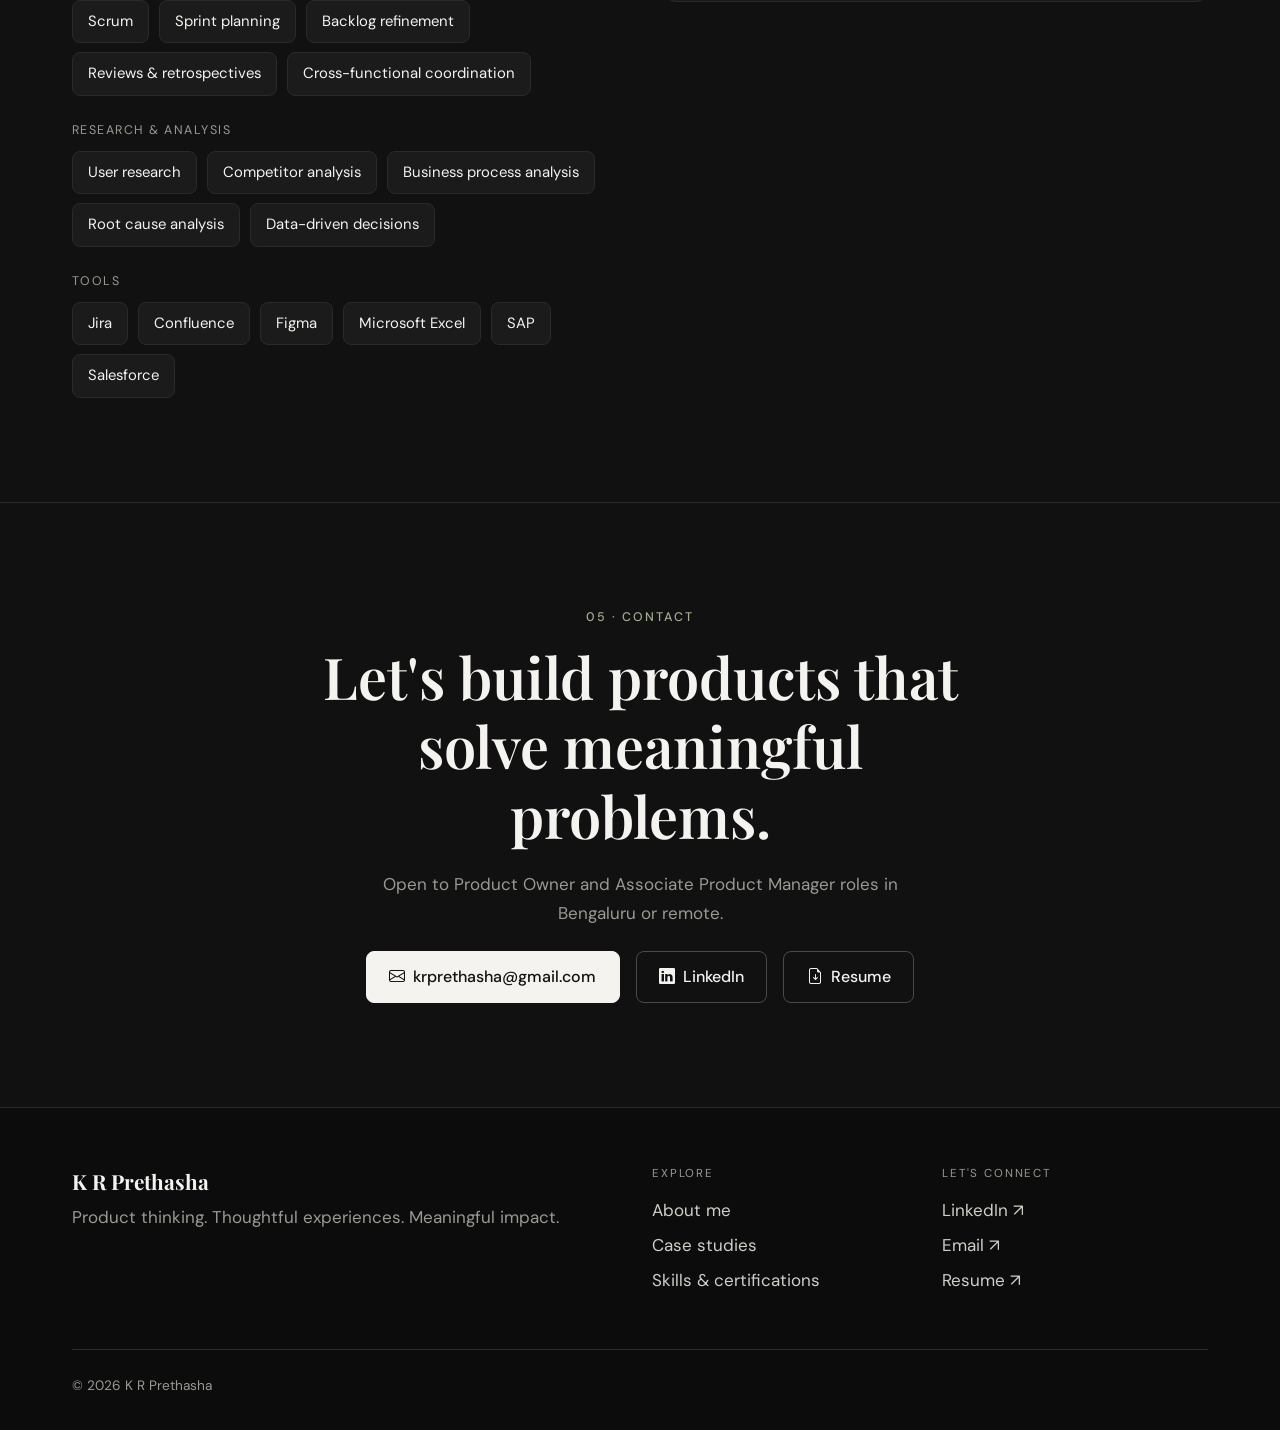
==== commit aafacd51: "Remove case study filters" ====
--- a/portfolio-website/index.html
+++ b/portfolio-website/index.html
@@ -239,12 +239,12 @@
 
     <!-- ================================================================
          SECTION: CASE STUDIES (showcase grid)
-         The filter buttons and cards are created automatically from
+         The cards are created automatically from
          js/case-studies.js — you don't need to edit anything here.
          ================================================================ -->
     <section id="work" class="section">
       <div class="container site-container">
-        <div class="row align-items-end mb-4 g-3">
+        <div class="row align-items-end mb-5 g-3">
           <div class="col-lg-7 reveal">
             <p class="eyebrow">02 · Featured case studies</p>
             <h2 class="section-title">Problems I've explored, end to end.</h2>
@@ -254,9 +254,6 @@
             </p>
           </div>
         </div>
-
-        <!-- Filter buttons (filled in by js/main.js) -->
-        <div class="filter-bar reveal" id="filterBar" role="group" aria-label="Filter case studies by category"></div>
 
         <!-- Cards (filled in by js/main.js) -->
         <div class="row g-4" id="caseStudyGrid"></div>
--- a/portfolio-website/css/style.css
+++ b/portfolio-website/css/style.css
@@ -239,25 +239,8 @@
 .edu-card p { margin: 0; color: var(--color-muted); font-size: .92rem; }
 
 /* =====================================================================
-   CASE STUDIES — filter buttons + card grid (NextLeap-showcase style)
-   ===================================================================== */
-.filter-bar {
-  display: flex; gap: .5rem; flex-wrap: nowrap; overflow-x: auto;   /* swipe sideways on phones */
-  padding: .25rem 0 1.75rem; scrollbar-width: none;
-}
-.filter-bar::-webkit-scrollbar { display: none; }
-
-.filter-btn {
-  flex: 0 0 auto;
-  background: transparent; color: var(--color-text);
-  border: 1px solid var(--color-border); border-radius: 999px;
-  padding: .5rem 1.05rem; font-size: .9rem; min-height: 40px;
-  transition: all .2s;
-}
-.filter-btn:hover { border-color: #555; color: var(--color-heading); }
-.filter-btn.active { background: var(--color-heading); color: #111; border-color: var(--color-heading); }
-.filter-btn .count { opacity: .6; margin-left: .3rem; font-size: .8rem; }
-
+   CASE STUDIES — card grid (NextLeap-showcase style)
+   ===================================================================== */
 .cs-card {
   height: 100%;
   display: flex; flex-direction: column;
@@ -292,9 +275,6 @@
 .cs-actions .btn { min-height: 42px; }
 .cs-actions .btn-read { flex: 1; }
 
-/* Gentle fade when filtering */
-.cs-col { transition: opacity .25s; }
-.cs-col.is-hidden { display: none; }
 
 /* =====================================================================
    HOW I THINK
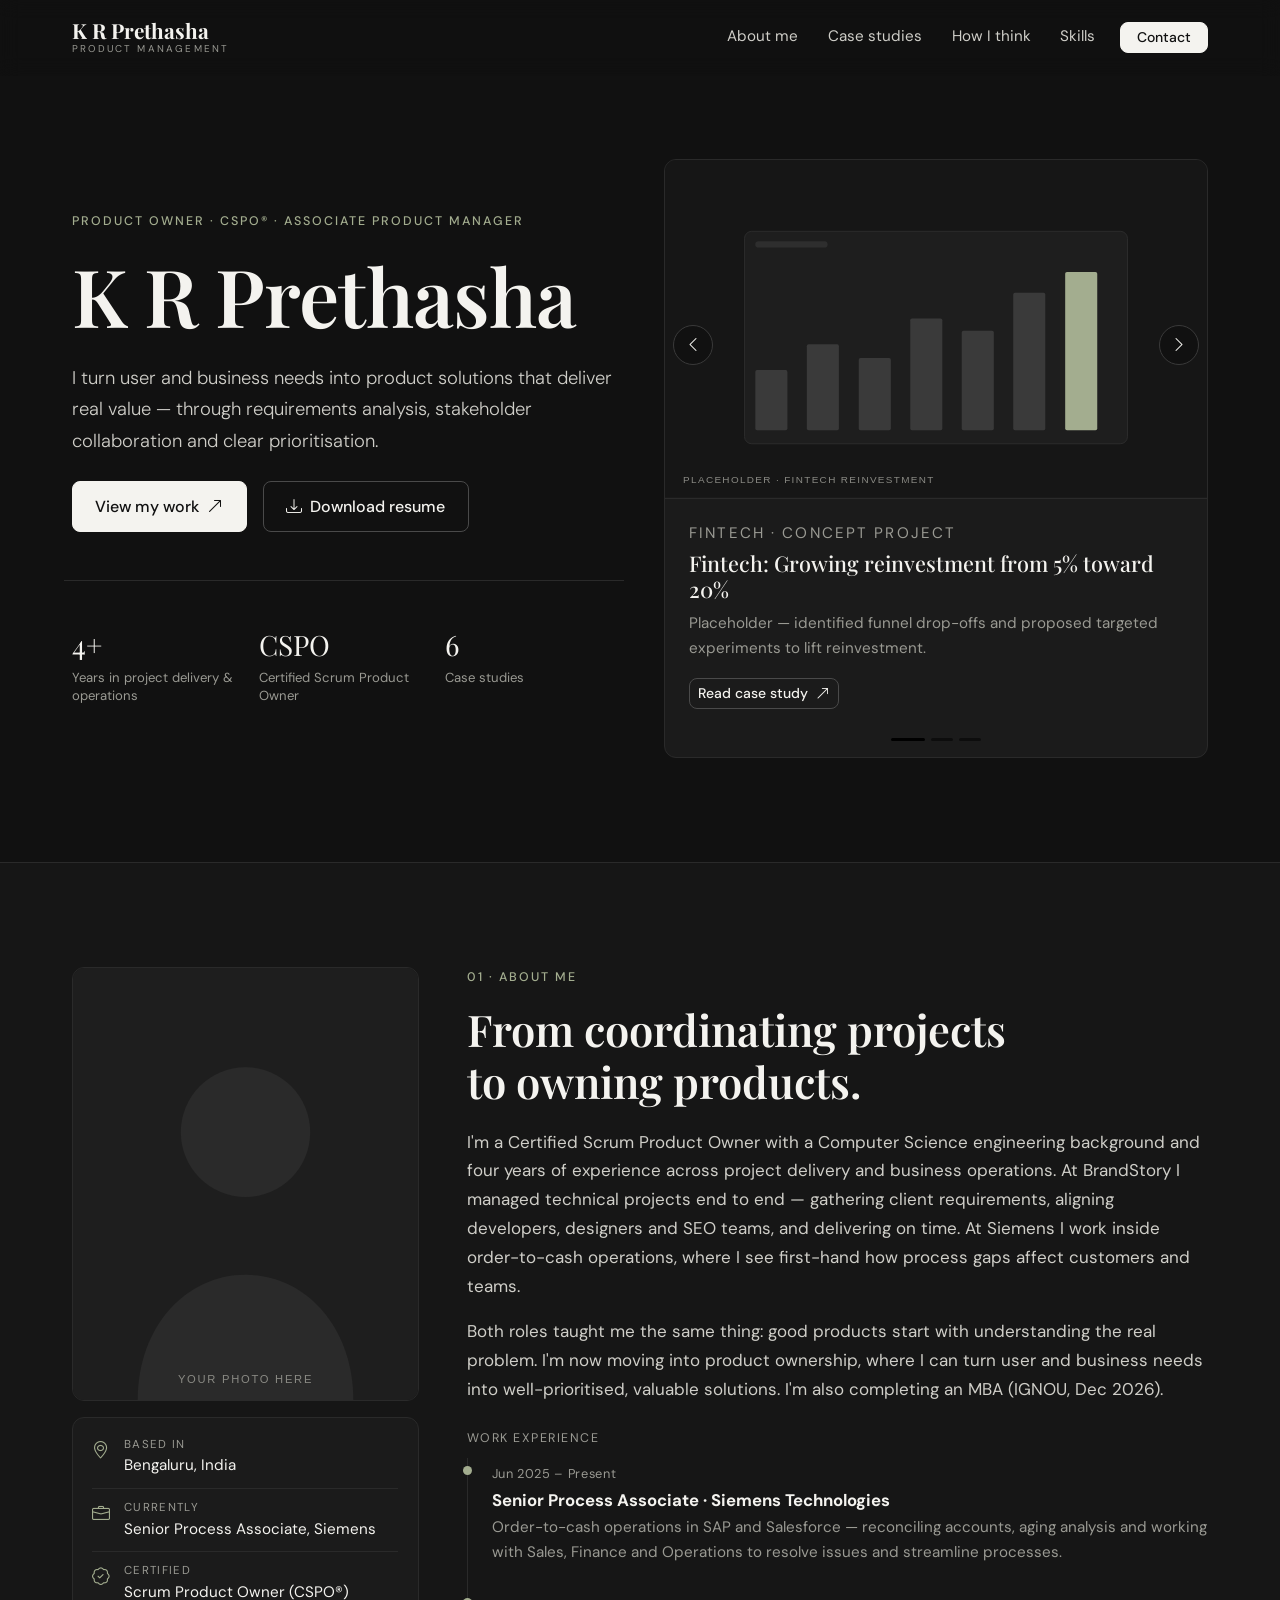
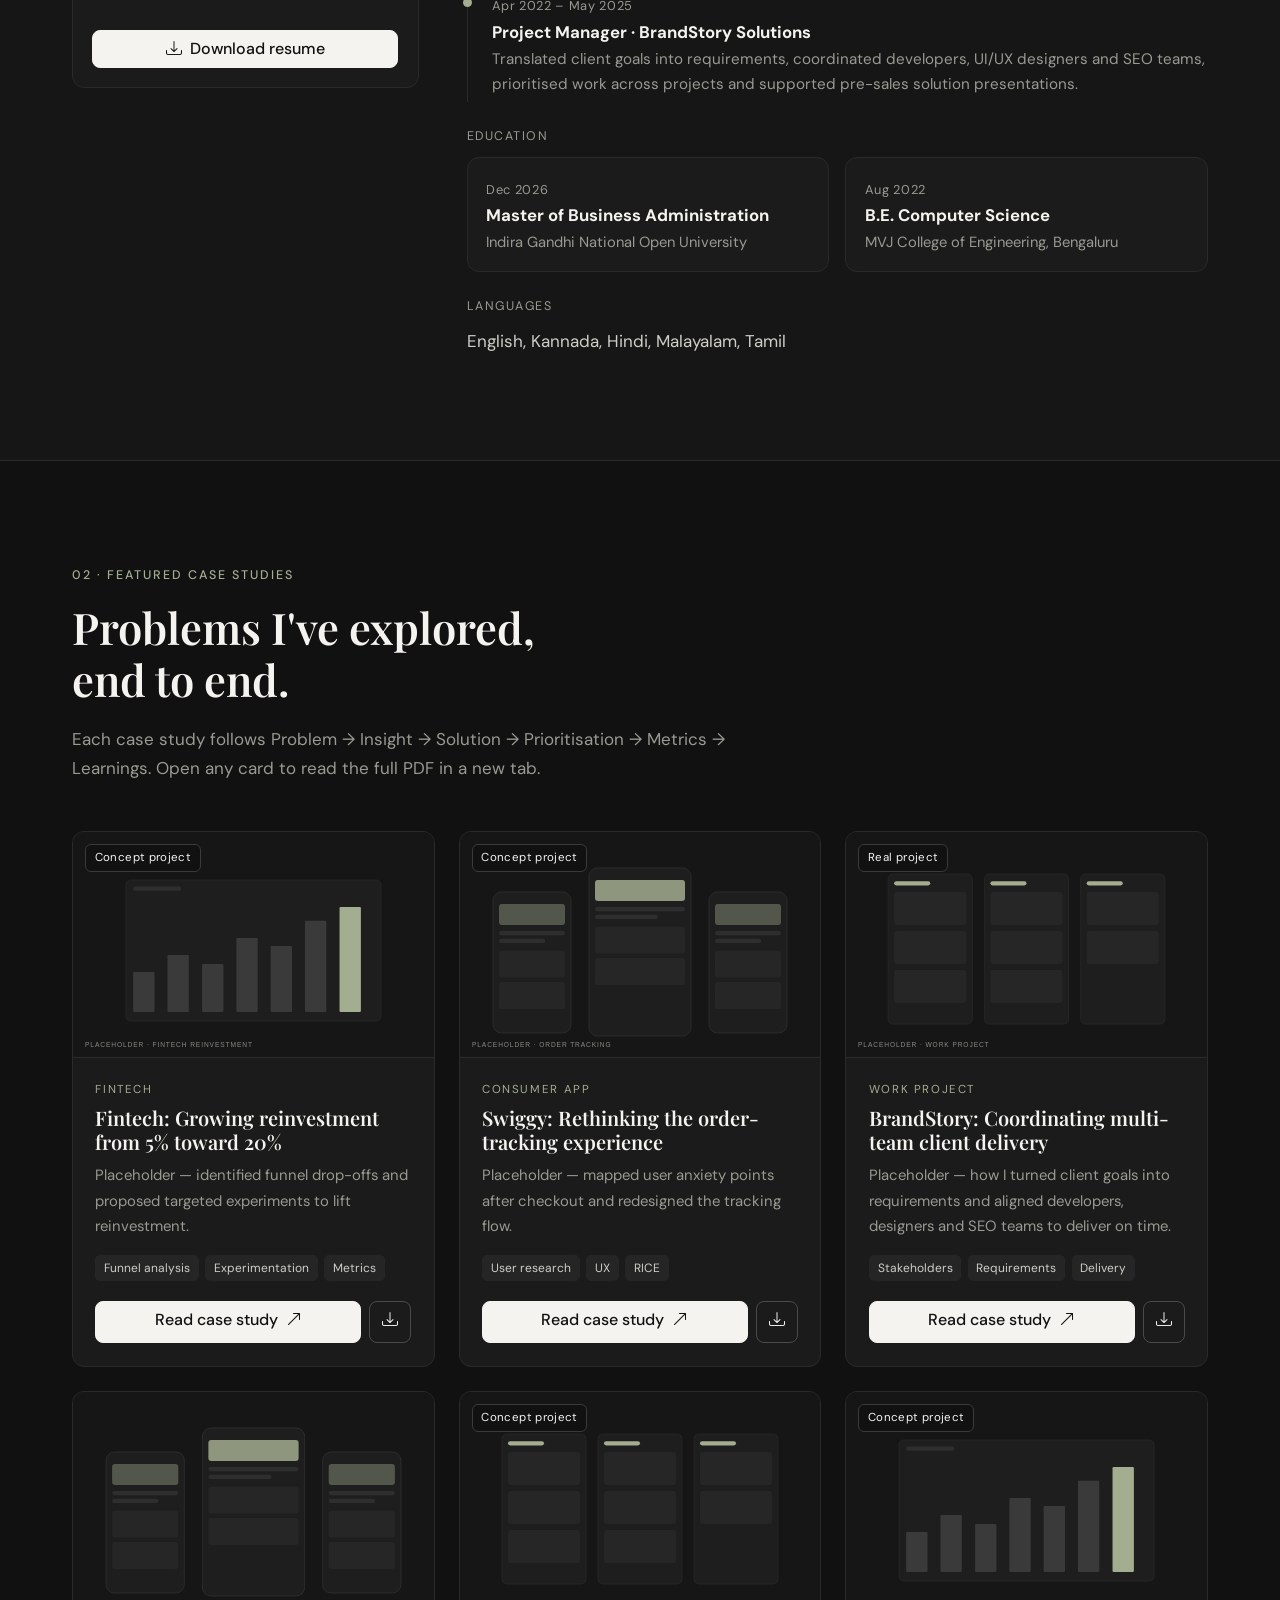
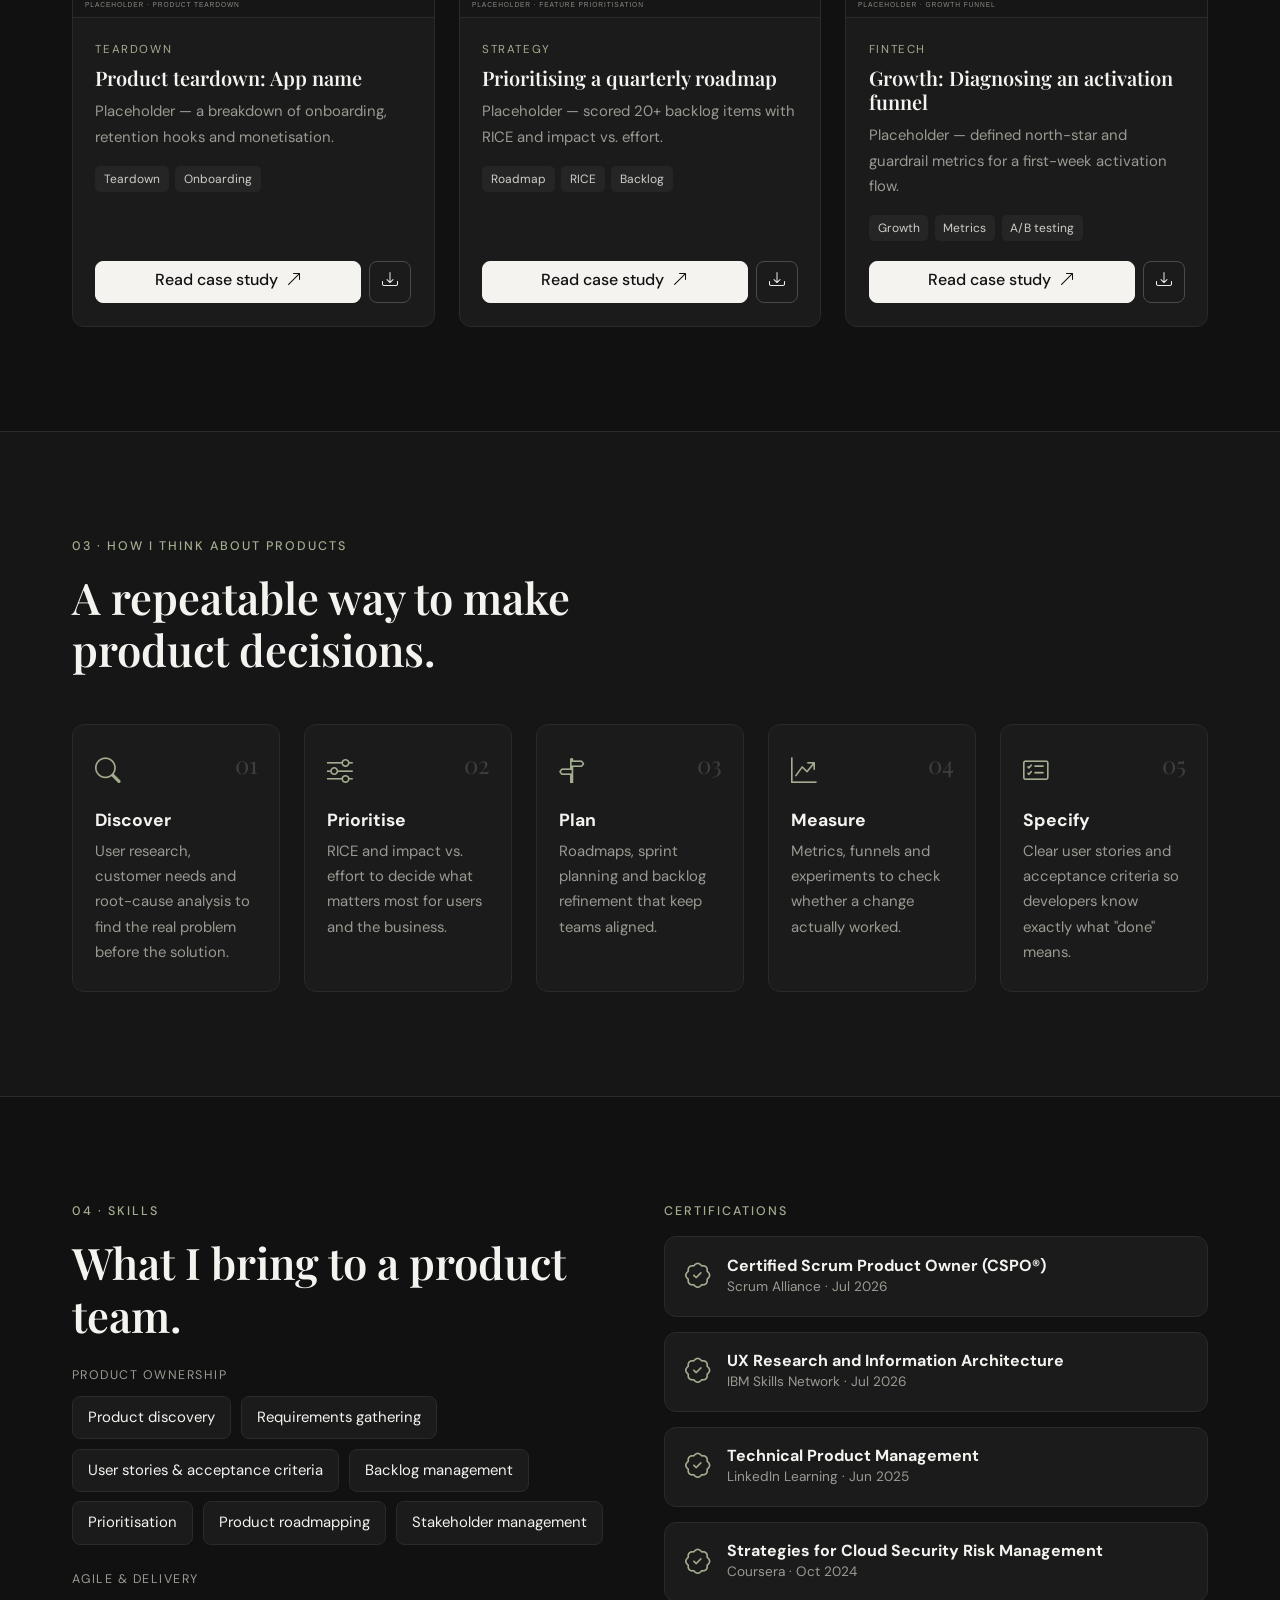
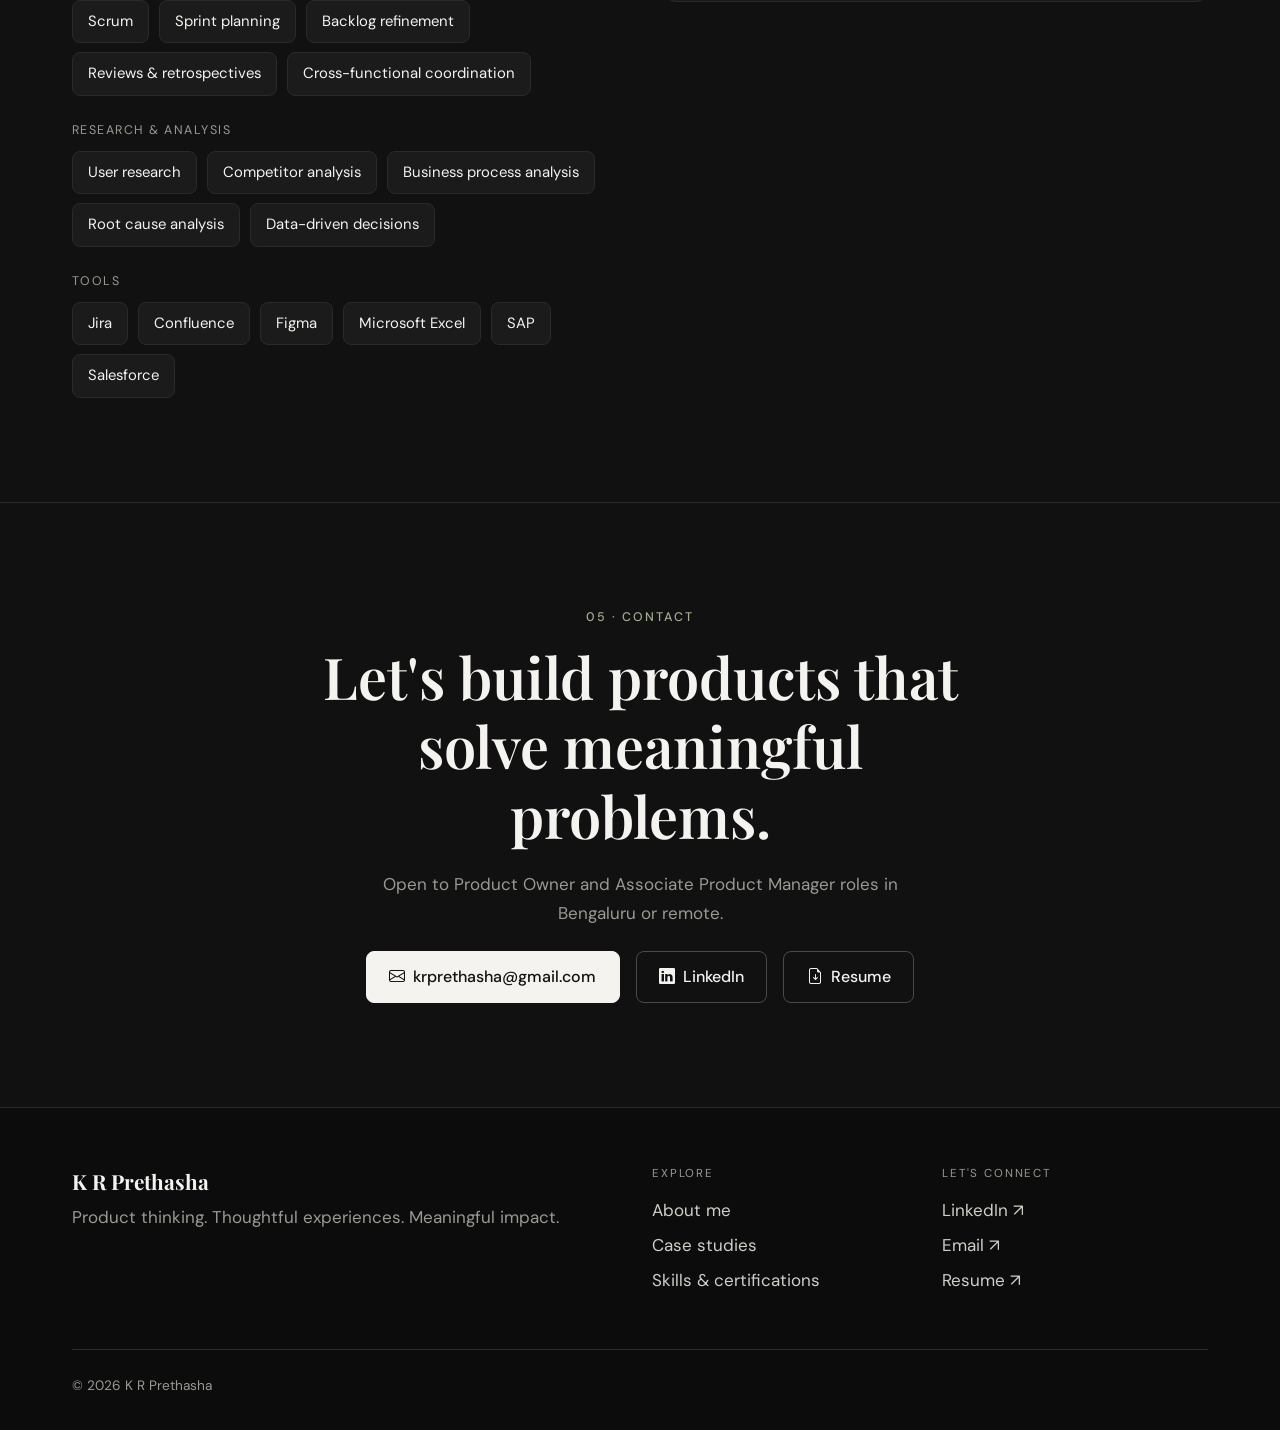
==== commit b3cec92f: "Add quick facts card under photo in About section" ====
--- a/portfolio-website/index.html
+++ b/portfolio-website/index.html
@@ -48,8 +48,11 @@
   <link rel="preconnect" href="https://fonts.gstatic.com" crossorigin>
   <link href="https://fonts.googleapis.com/css2?family=DM+Sans:opsz,wght@9..40,400;9..40,500;9..40,700&family=Playfair+Display:wght@500;600;700&display=swap" rel="stylesheet">
 
-  <!-- Your own styles (load last so they win over Bootstrap) -->
-  <link href="css/style.css" rel="stylesheet">
+  <!-- Your own styles (load last so they win over Bootstrap).
+       The "?v=3" makes browsers fetch the newest file instead of an old saved copy.
+       After you change style.css, main.js or case-studies.js, raise the number
+       (v=3, v=4 …) on ALL THREE lines so visitors see the update straight away. -->
+  <link href="css/style.css?v=3" rel="stylesheet">
 </head>
 
 <!-- data-bs-theme="dark" switches every Bootstrap part (menus, popups) to dark mode -->
@@ -165,13 +168,38 @@
          ================================================================ -->
     <section id="about" class="section section-alt">
       <div class="container site-container">
-        <div class="row g-4 g-lg-5 align-items-start">
+        <div class="row g-4 g-lg-5">
 
           <!-- Photo: replace assets/images/profile-photo.svg with your photo
                (e.g. assets/images/me.jpg) and update src below. Portrait, ~800x1000px. -->
           <div class="col-md-5 col-lg-4 reveal">
-            <img src="assets/images/profile-photo.svg" class="img-fluid about-photo"
-                 alt="Portrait of K R Prethasha" width="800" height="1000" loading="lazy">
+            <!-- "about-aside" stays in view while you scroll the text on the right (laptops/tablets only) -->
+            <div class="about-aside">
+              <img src="assets/images/profile-photo.svg" class="img-fluid about-photo"
+                   alt="Portrait of K R Prethasha" width="800" height="1000" loading="lazy">
+
+              <!-- QUICK FACTS card — edit the text after each label.
+                   Copy one <li>…</li> to add a row; browse icons at icons.getbootstrap.com -->
+              <div class="facts-card">
+                <ul class="facts-list">
+                  <li>
+                    <i class="bi bi-geo-alt" aria-hidden="true"></i>
+                    <div><span>Based in</span>Bengaluru, India</div>
+                  </li>
+                  <li>
+                    <i class="bi bi-briefcase" aria-hidden="true"></i>
+                    <div><span>Currently</span>Senior Process Associate, Siemens</div>
+                  </li>
+                  <li>
+                    <i class="bi bi-patch-check" aria-hidden="true"></i>
+                    <div><span>Certified</span>Scrum Product Owner (CSPO®)</div>
+                  </li>
+                </ul>
+                <a href="assets/resume/resume.pdf" class="btn btn-brand w-100 mt-3" download>
+                  <i class="bi bi-download me-1"></i> Download resume
+                </a>
+              </div>
+            </div>
           </div>
 
           <div class="col-md-7 col-lg-8 reveal">
@@ -463,7 +491,7 @@
 
   <!-- Scripts: order matters — Bootstrap, then your case study list, then main.js -->
   <script src="https://cdn.jsdelivr.net/npm/bootstrap@5.3.3/dist/js/bootstrap.bundle.min.js"></script>
-  <script src="js/case-studies.js"></script>
-  <script src="js/main.js"></script>
+  <script src="js/case-studies.js?v=3"></script>
+  <script src="js/main.js?v=3"></script>
 </body>
 </html>
--- a/portfolio-website/css/style.css
+++ b/portfolio-website/css/style.css
@@ -230,6 +230,32 @@
 .timeline p { margin: 0; color: var(--color-muted); font-size: .95rem; }
 .timeline li:last-child { padding-bottom: .25rem; }
 
+/* Left column of About: photo + quick facts.
+   On tablets/laptops it "sticks" just below the menu while the text scrolls. */
+@media (min-width: 768px) {
+  .about-aside { position: sticky; top: 100px; }
+}
+.about-photo { aspect-ratio: 4 / 5; object-fit: cover; }  /* keeps any photo you add the same shape */
+
+.facts-card {
+  margin-top: 1rem;
+  background: var(--color-surface); border: 1px solid var(--color-border);
+  border-radius: var(--card-radius); padding: 1.1rem 1.2rem 1.2rem;
+}
+.facts-list { list-style: none; padding: 0; margin: 0; }
+.facts-list li {
+  display: flex; gap: .85rem; align-items: flex-start;
+  padding: .7rem 0; border-bottom: 1px solid var(--color-border);
+  font-size: .95rem; color: var(--color-heading); line-height: 1.4;
+}
+.facts-list li:first-child { padding-top: .1rem; }
+.facts-list li:last-child { border-bottom: 0; }
+.facts-list i { color: var(--color-accent); font-size: 1.1rem; margin-top: .1rem; }
+.facts-list span { /* small grey label, e.g. "Based in" */
+  display: block; font-size: .72rem; letter-spacing: .12em; text-transform: uppercase;
+  color: var(--color-muted); margin-bottom: .15rem;
+}
+
 /* Education cards (About section) */
 .edu-card {
   height: 100%;
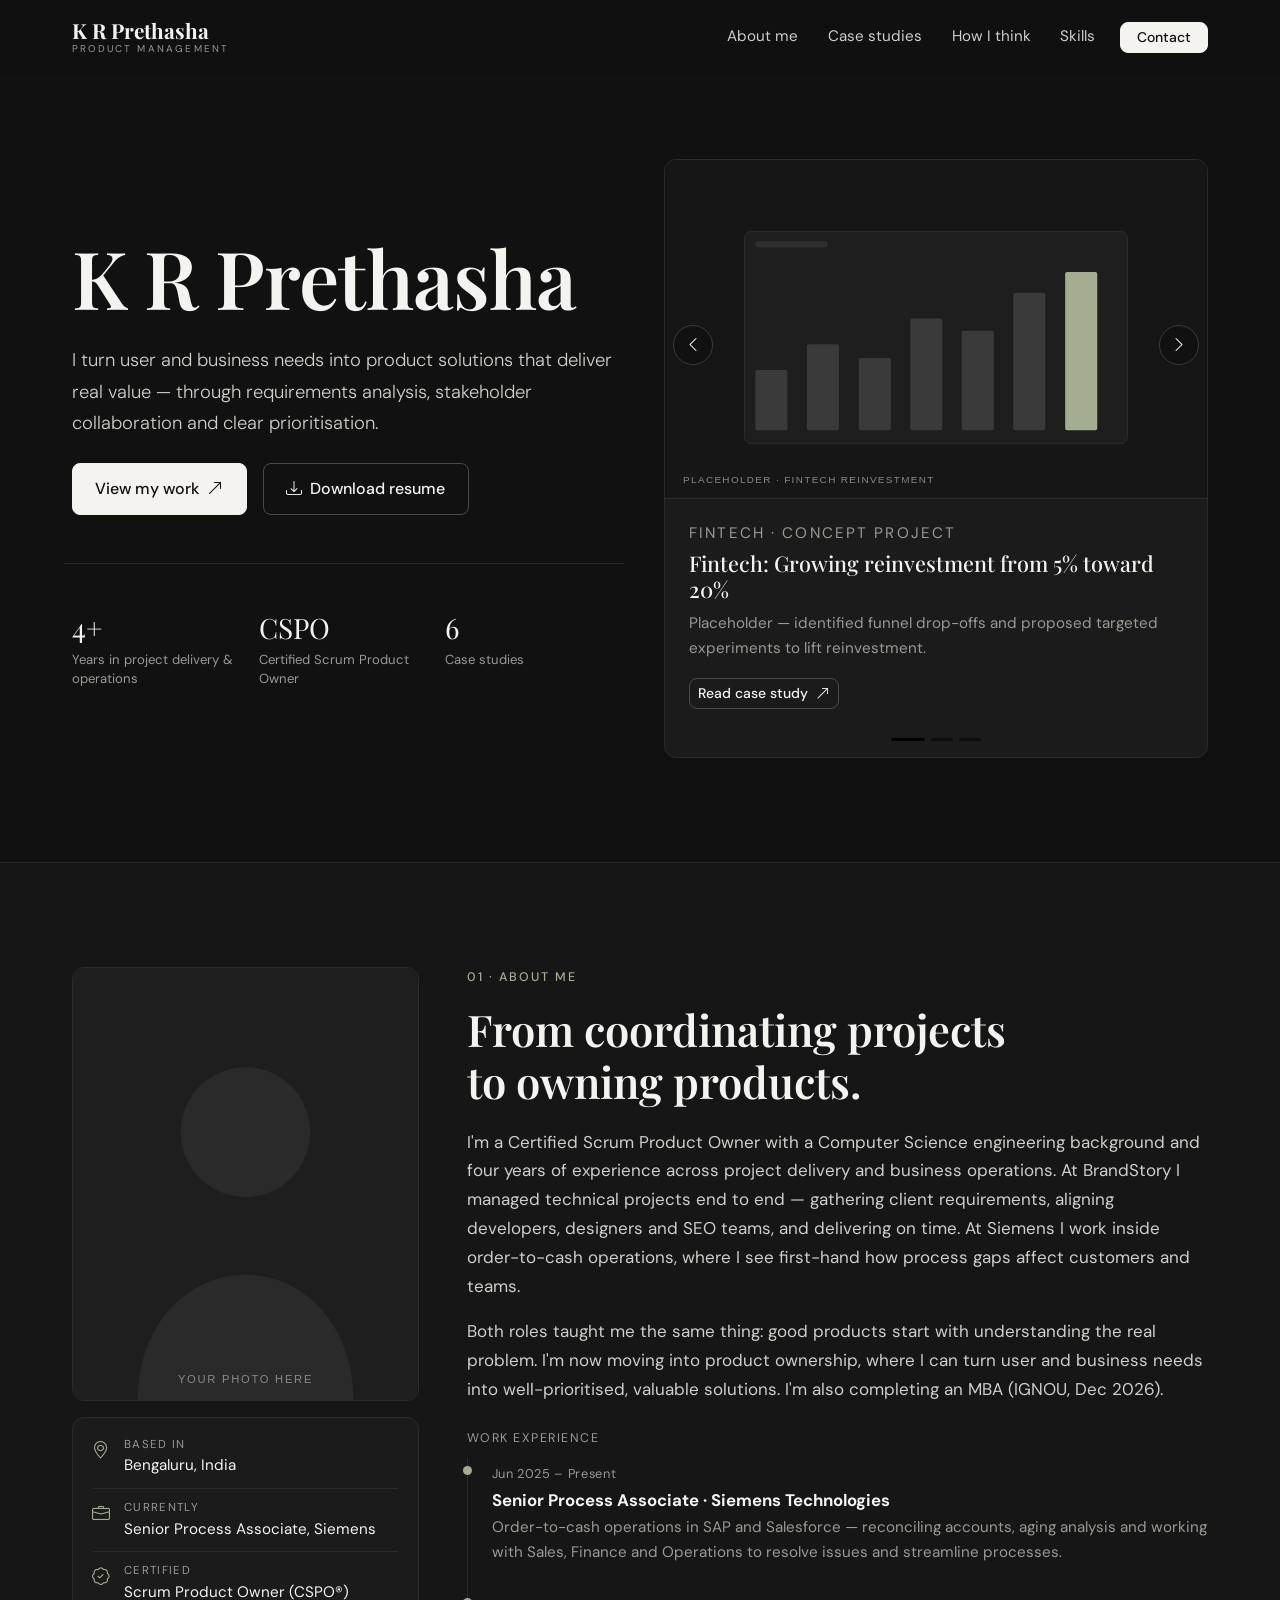
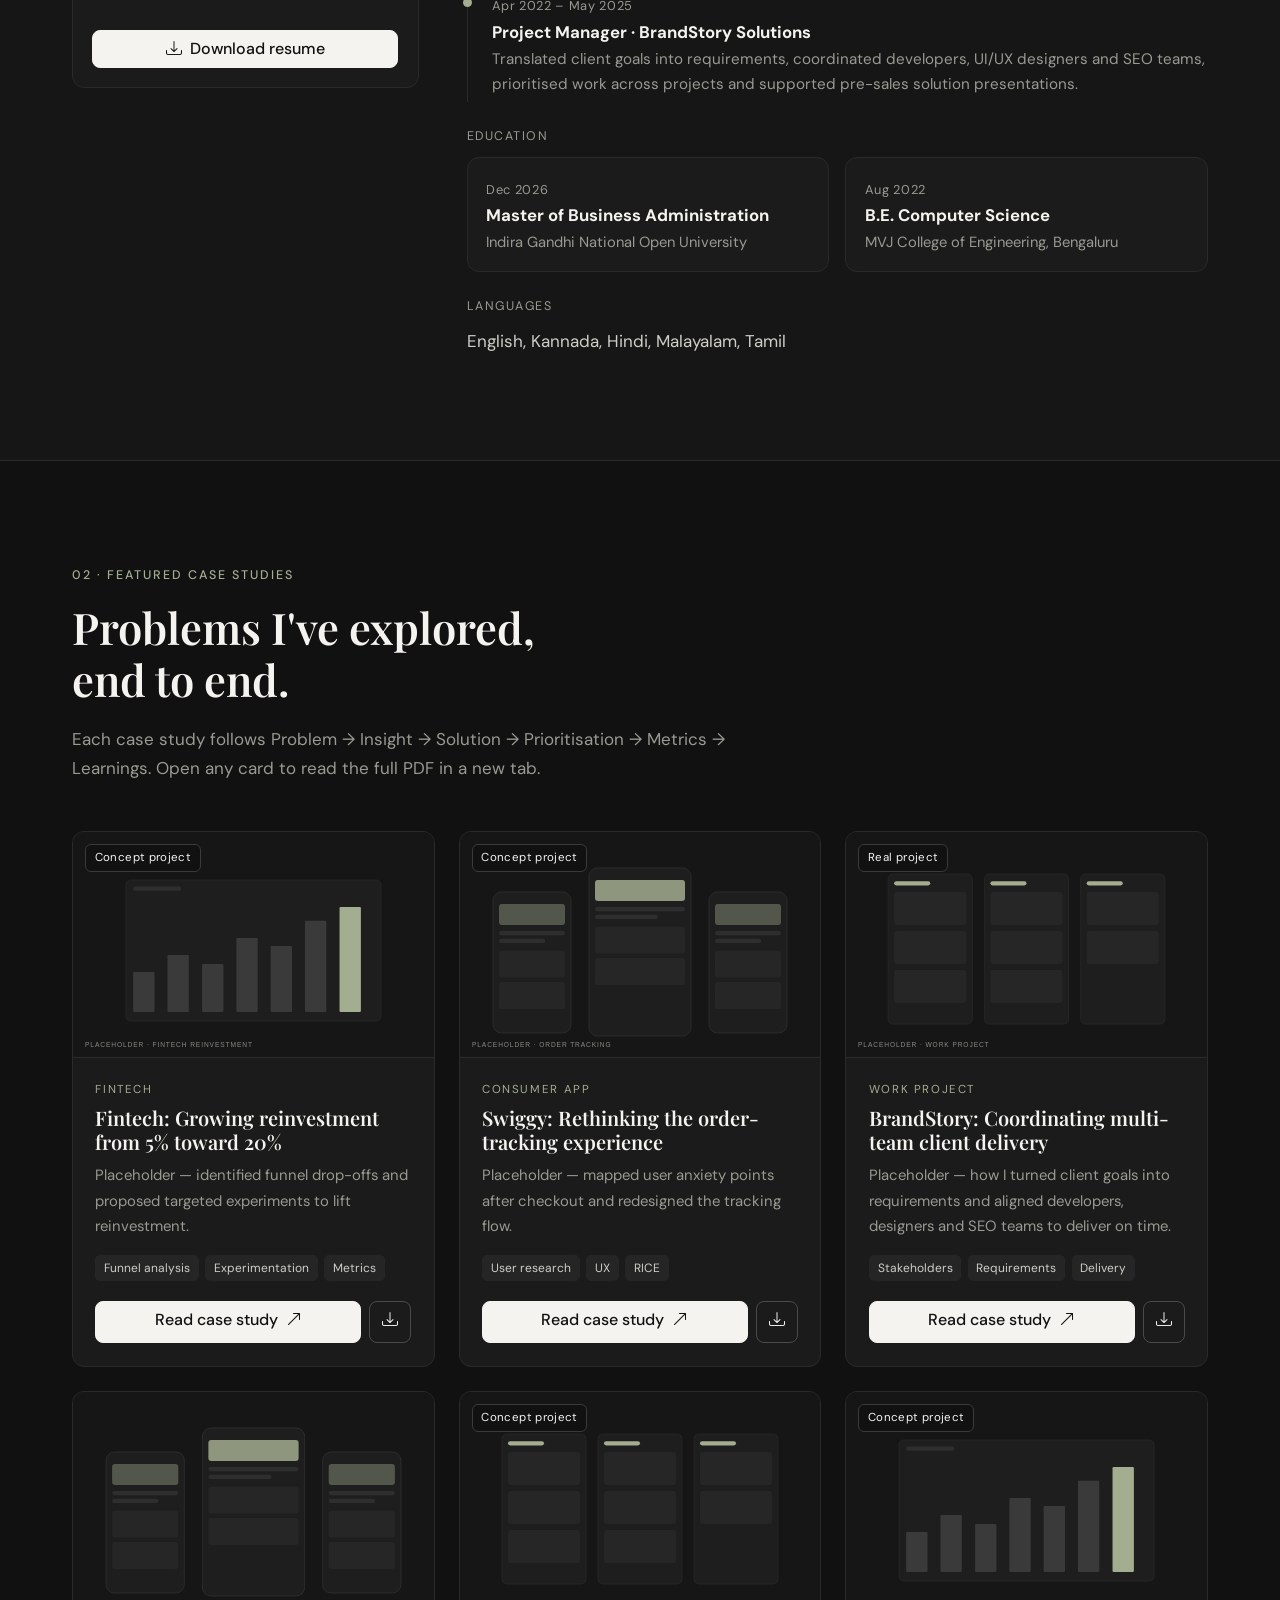
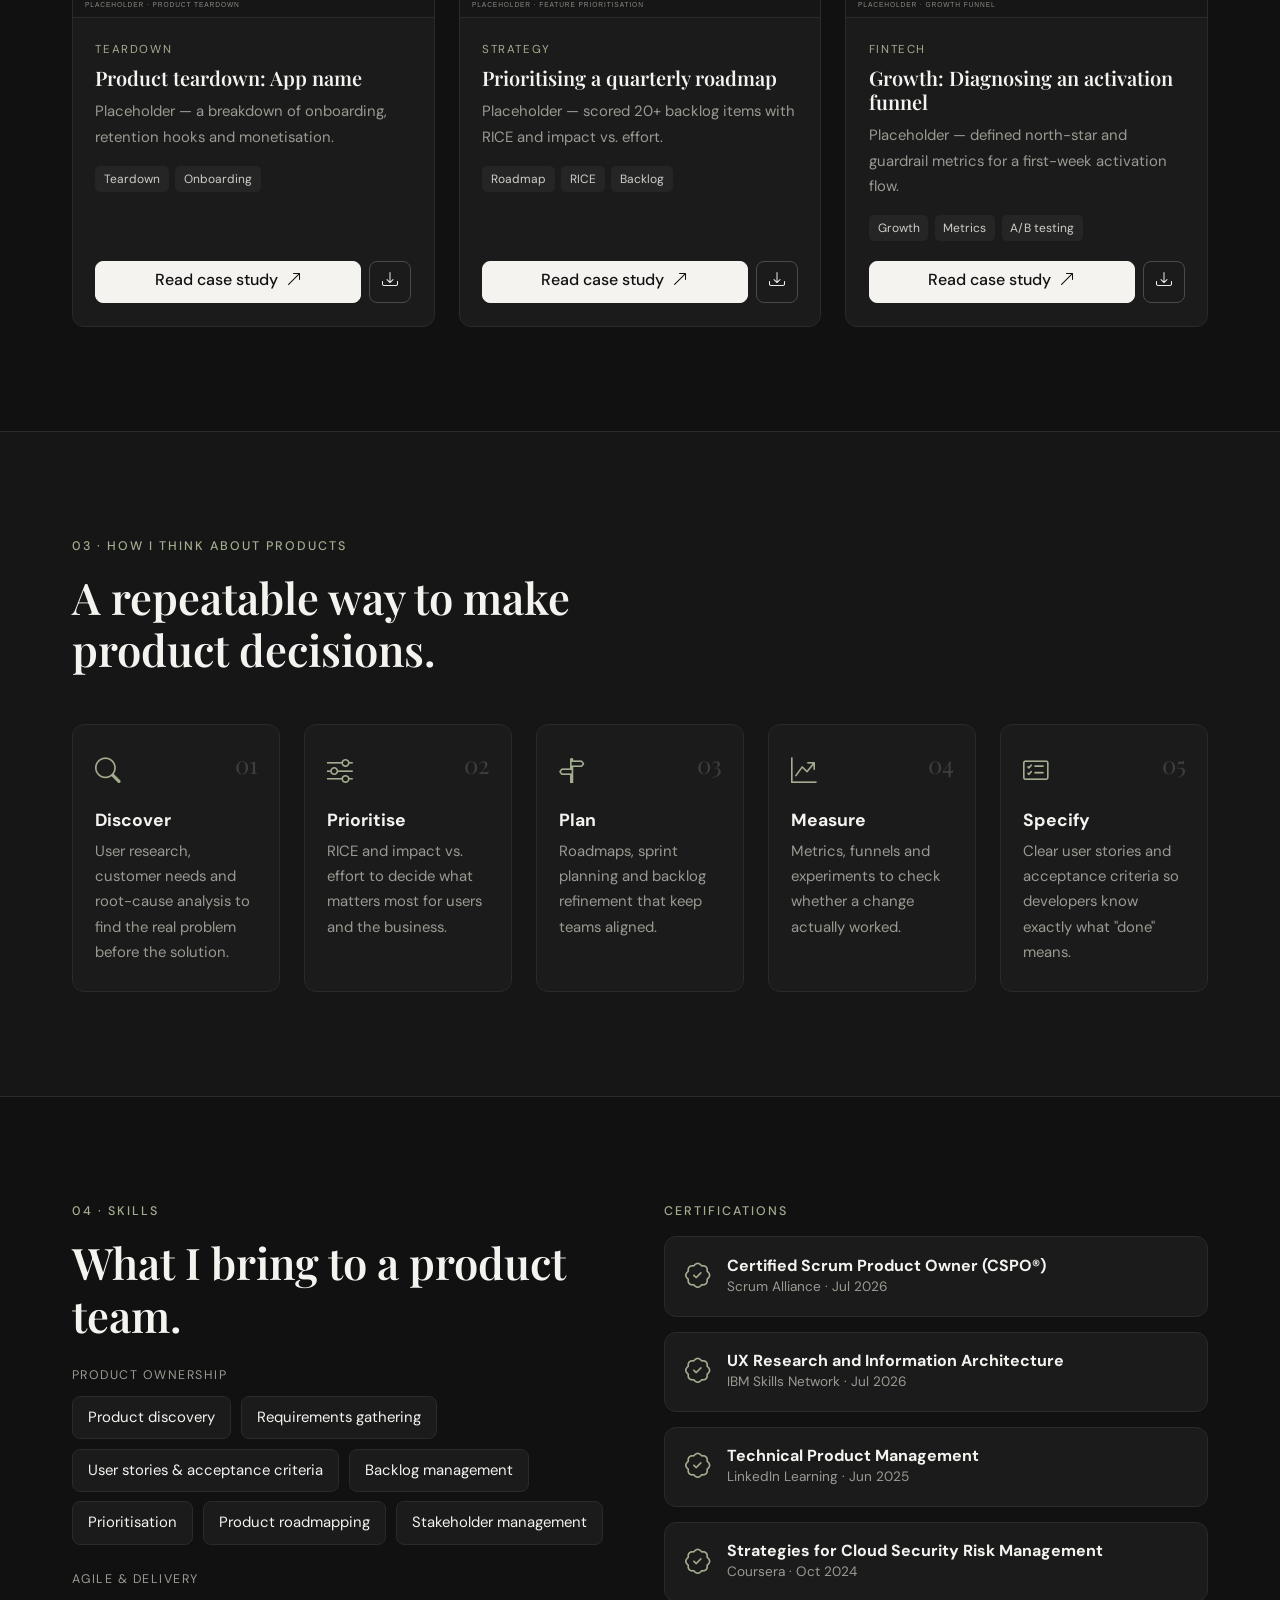
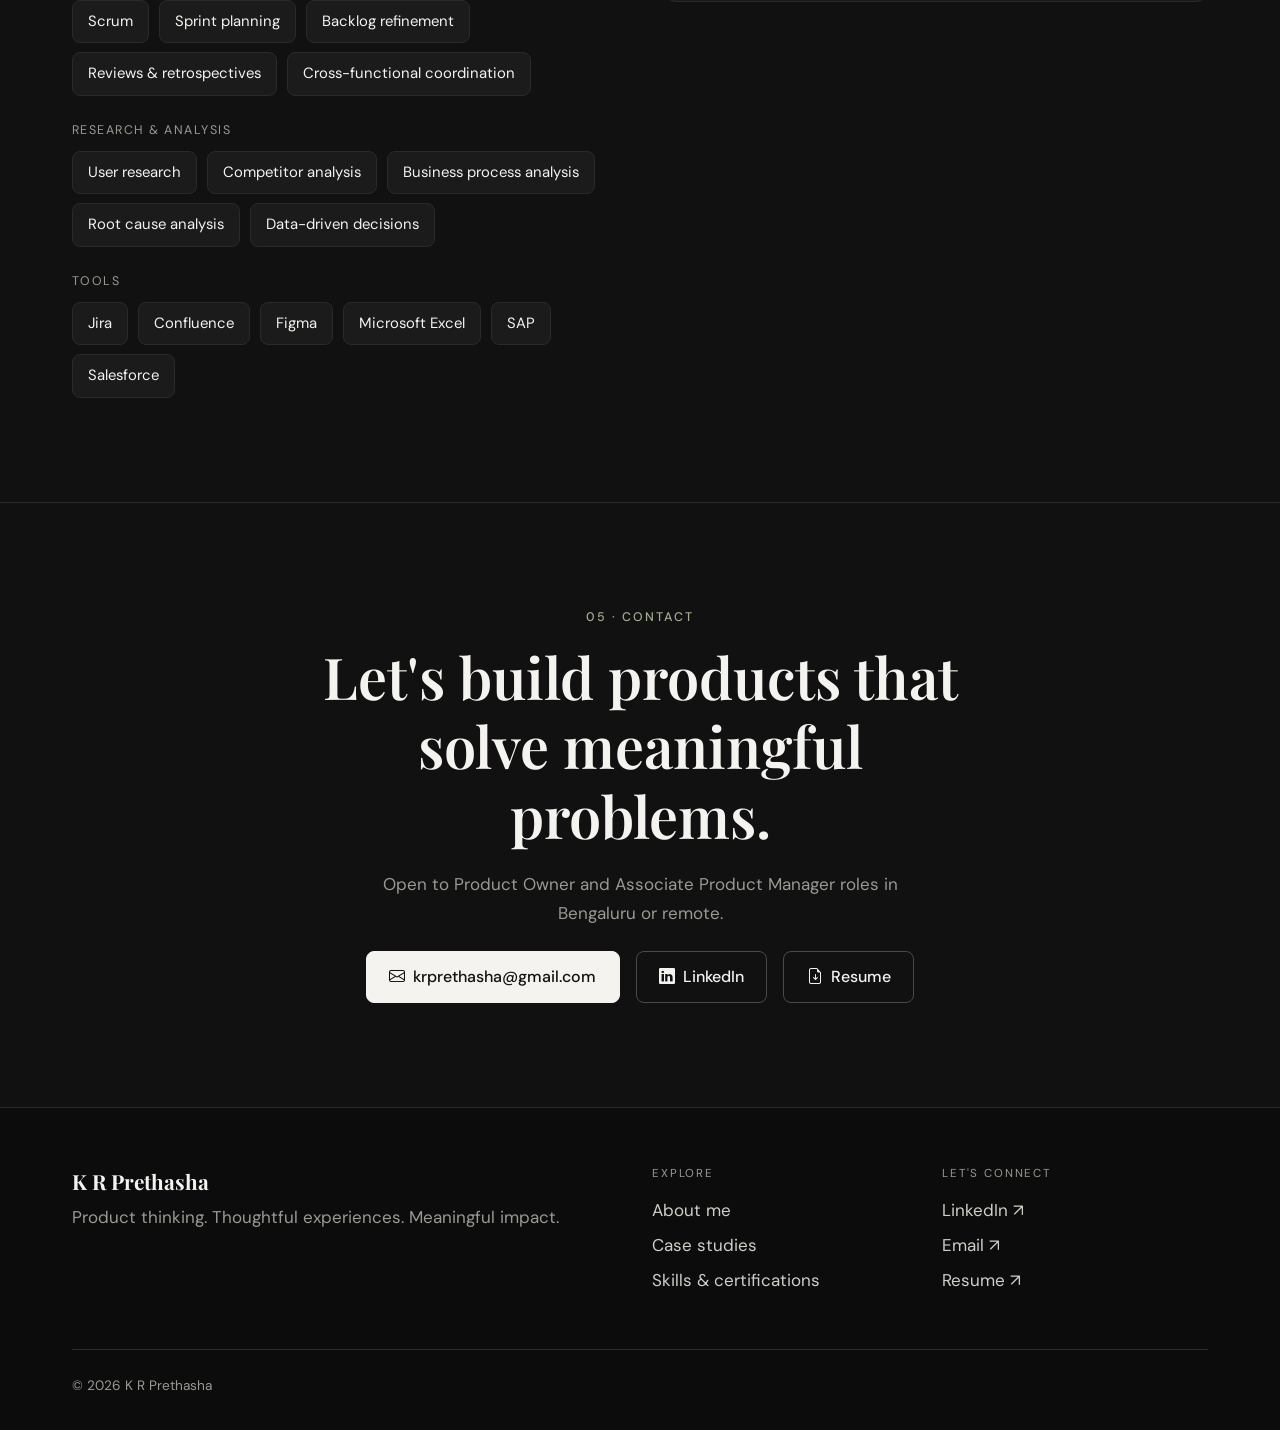
==== commit c273c8d6: "Update index.html" ====
--- a/portfolio-website/index.html
+++ b/portfolio-website/index.html
@@ -106,7 +106,7 @@
 
           <!-- Left column -->
           <div class="col-lg-6 reveal">
-            <p class="eyebrow">Product Owner · CSPO® · Associate Product Manager</p>
+            <!--<p class="eyebrow">Product Owner · CSPO® · Associate Product Manager</p>-->
             <h1 class="display-name">K R Prethasha</h1>
             <p class="lead hero-intro">
               <!-- Short introduction — 2 or 3 lines is ideal -->
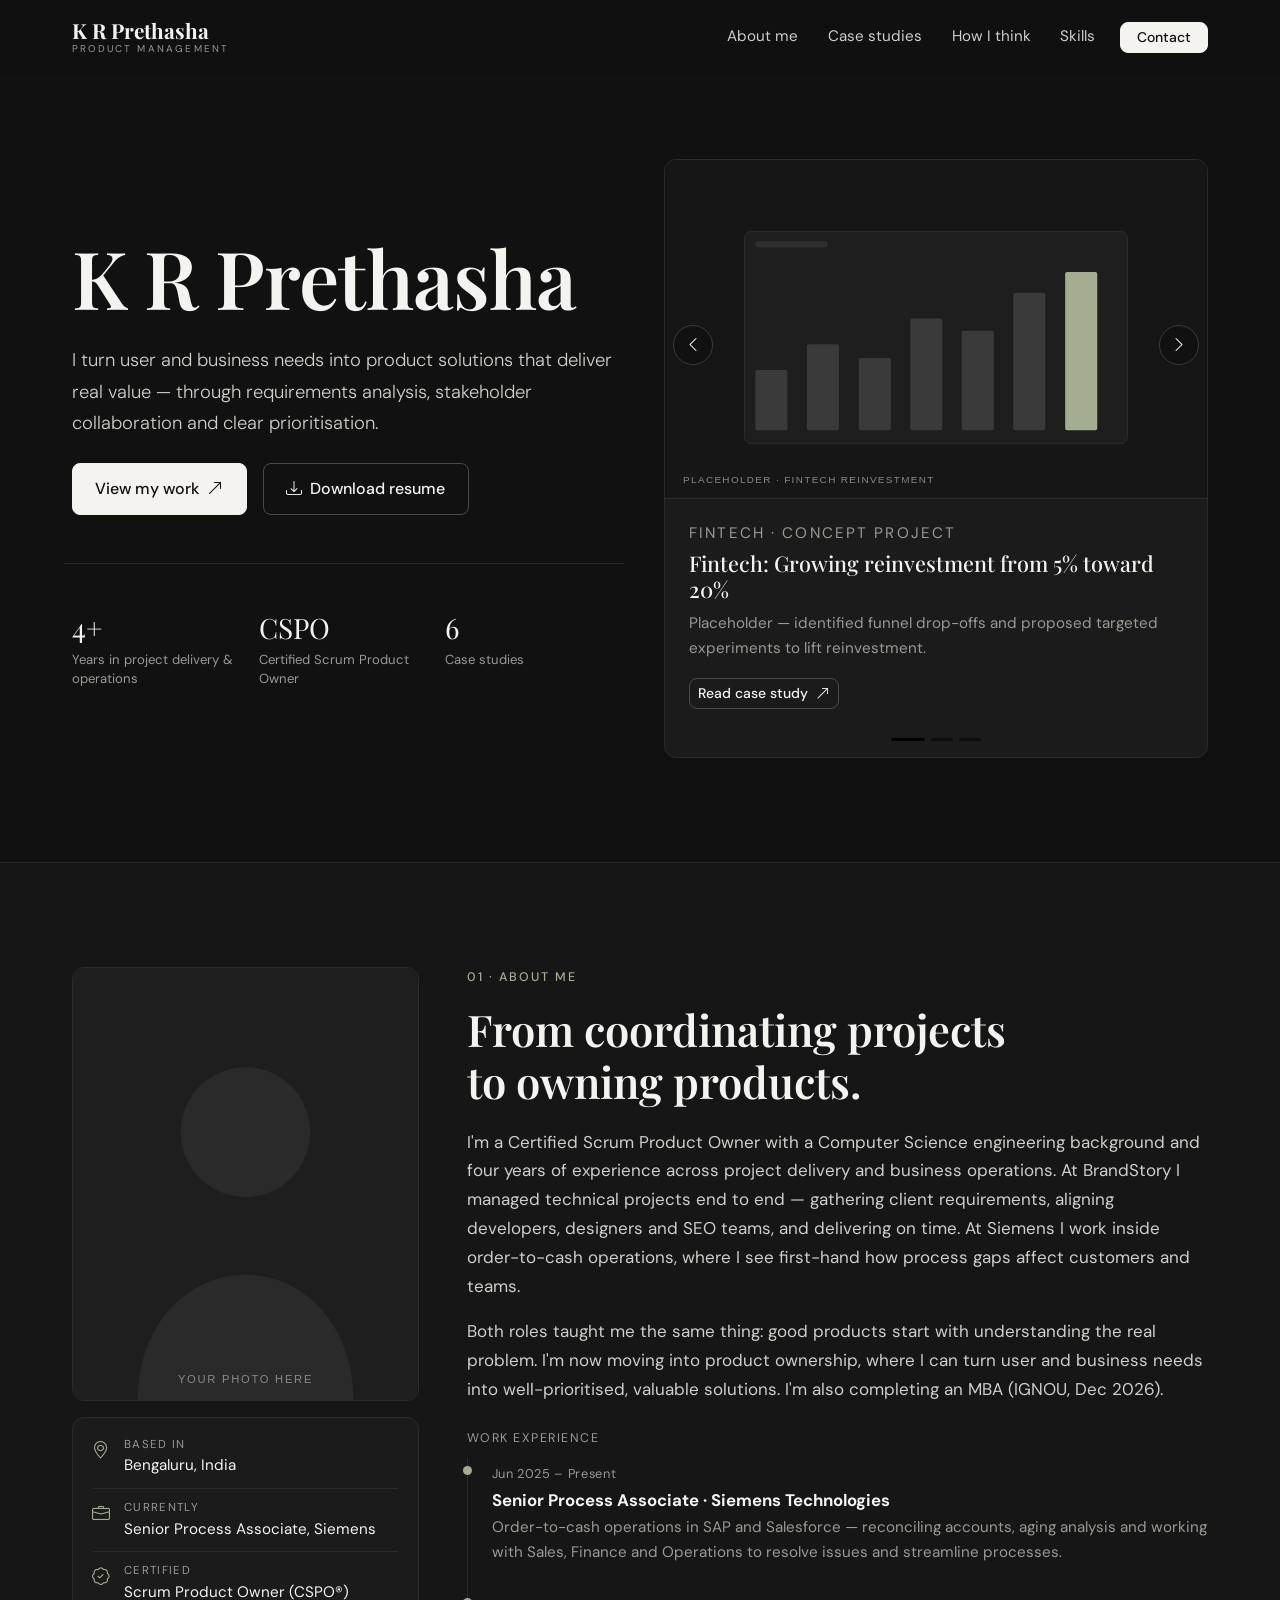
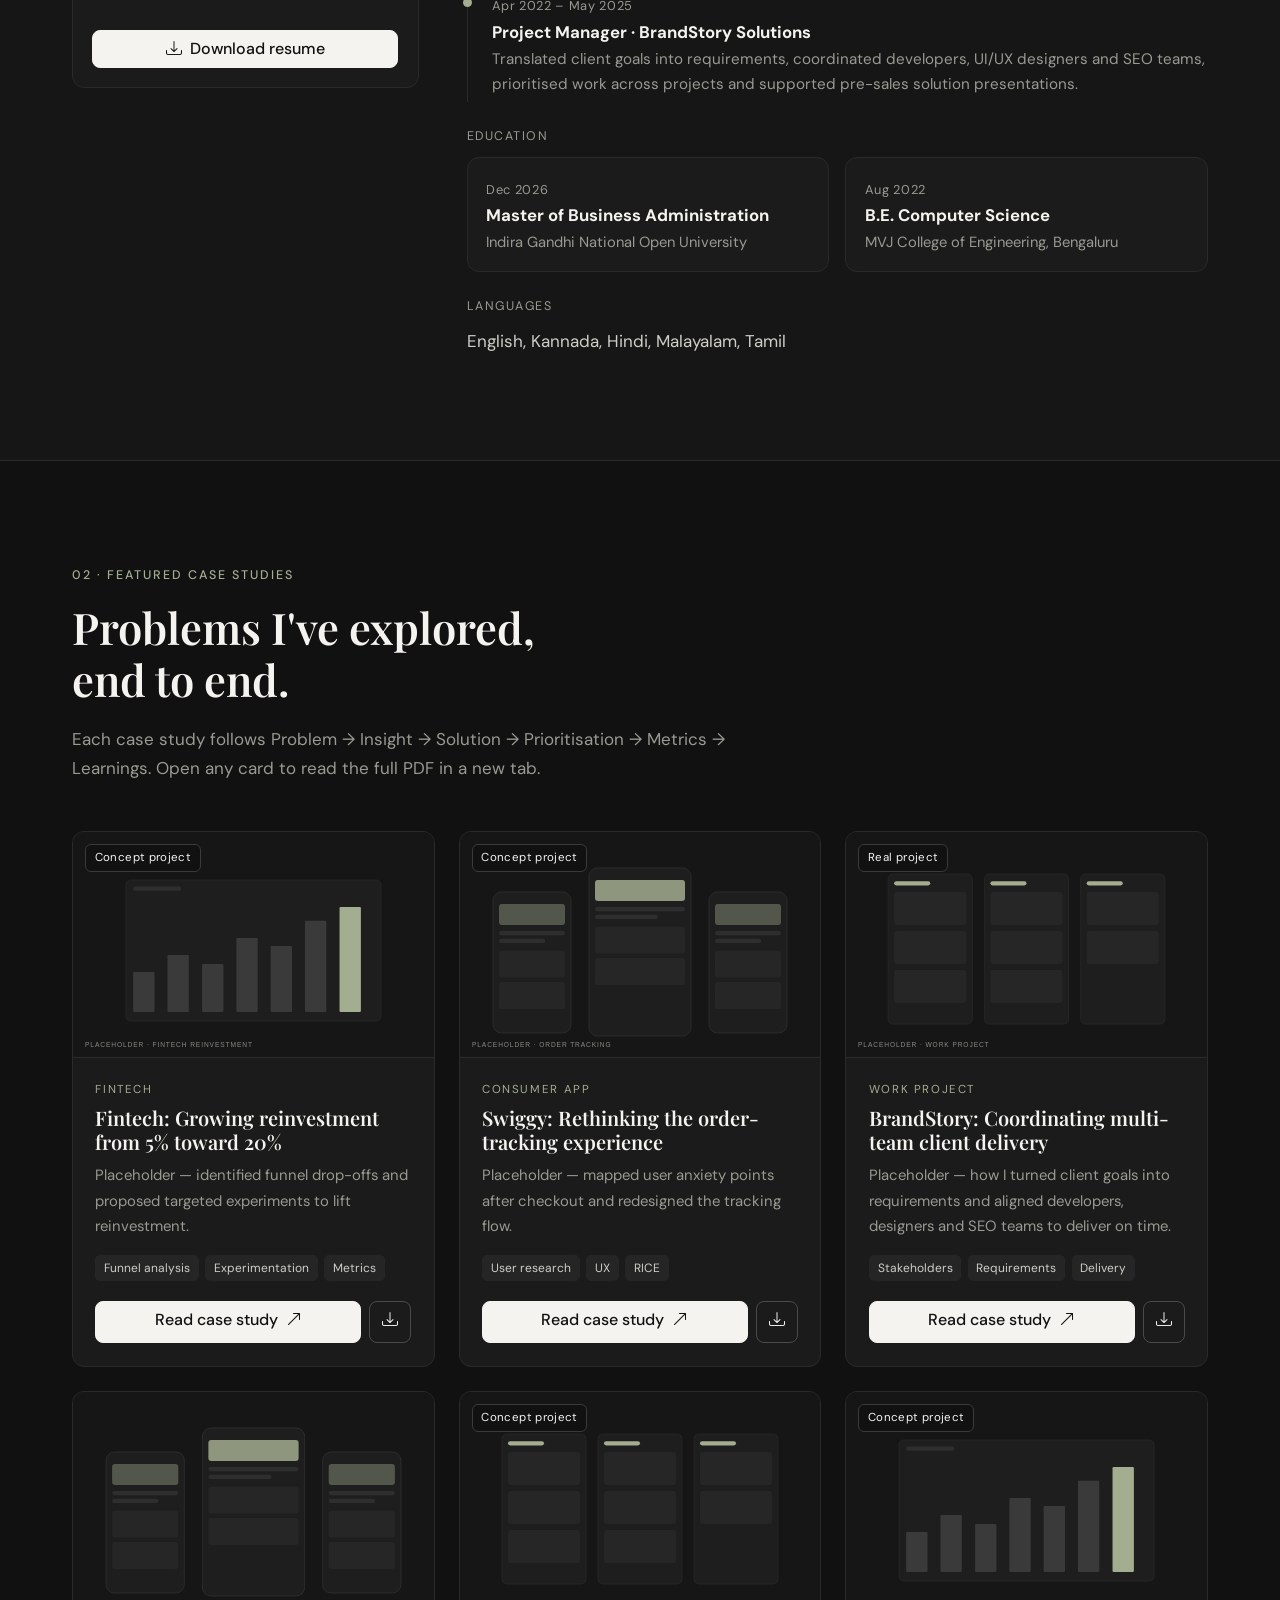
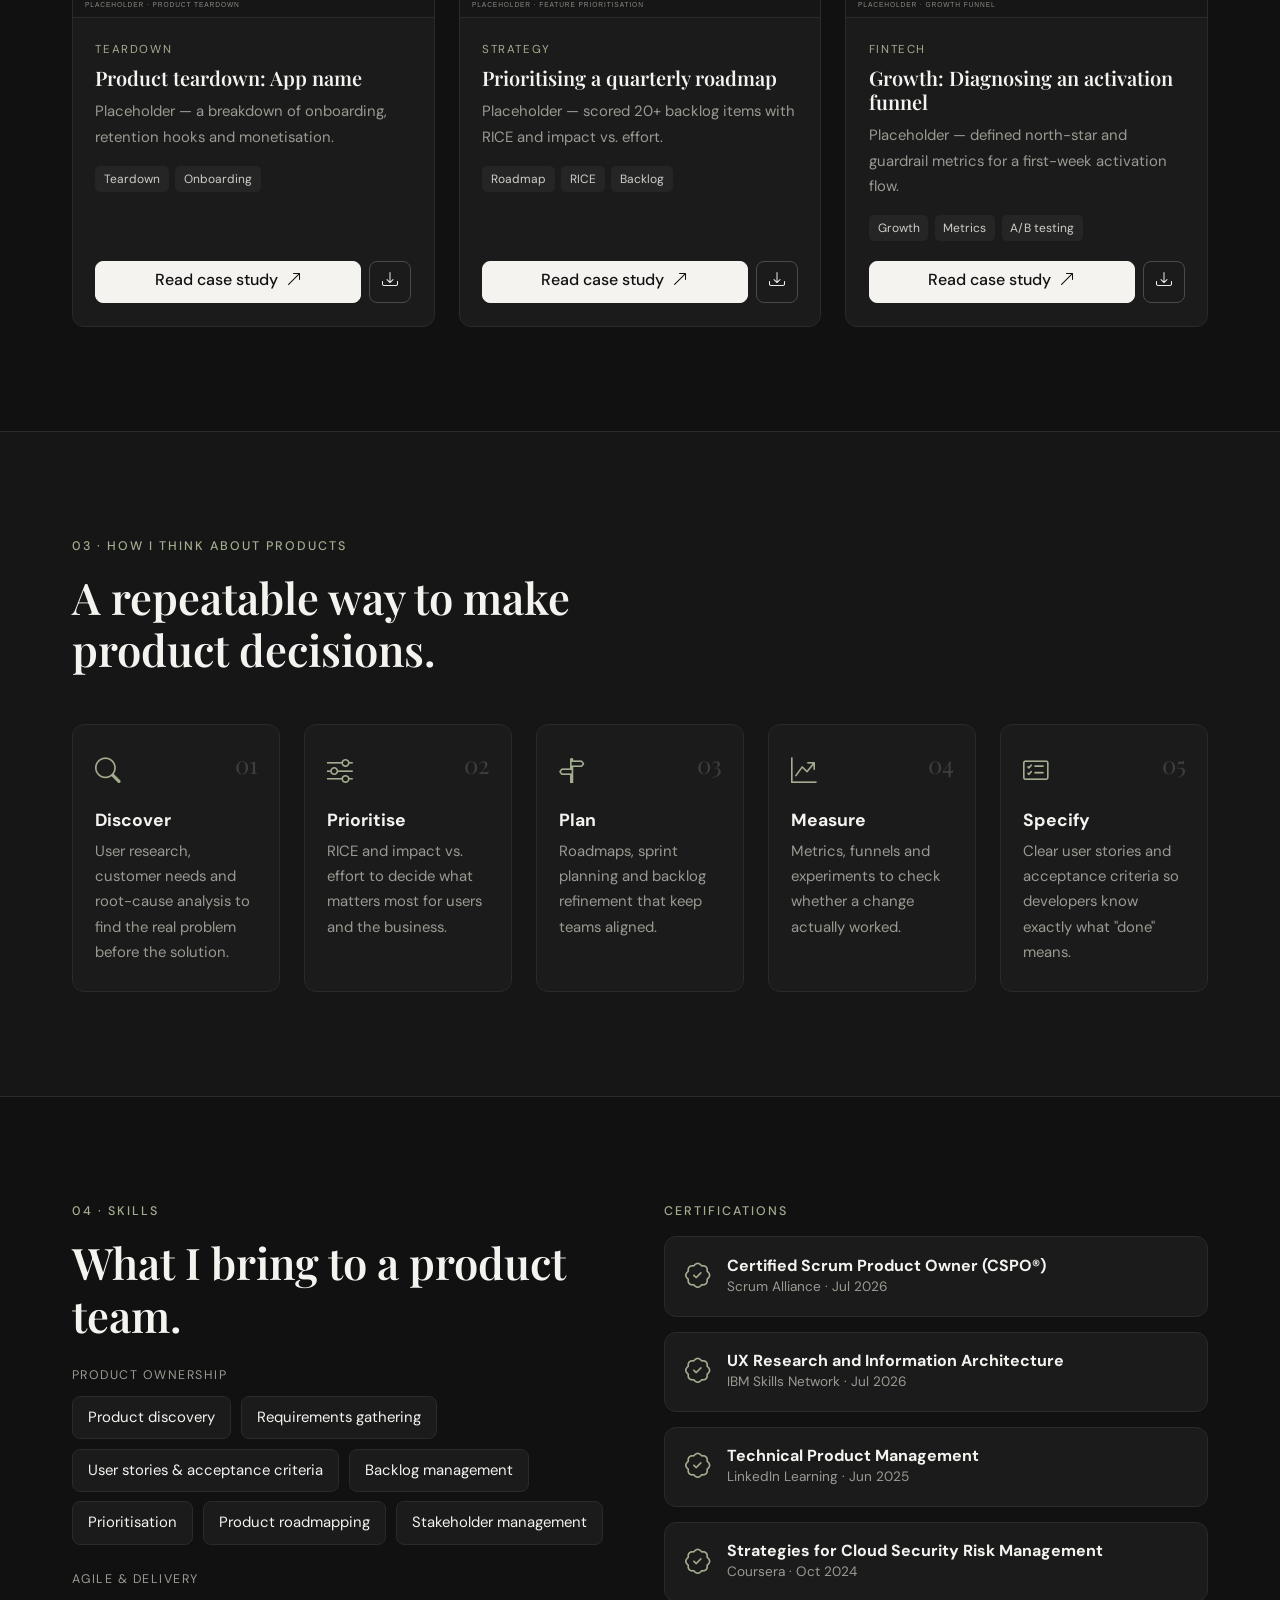
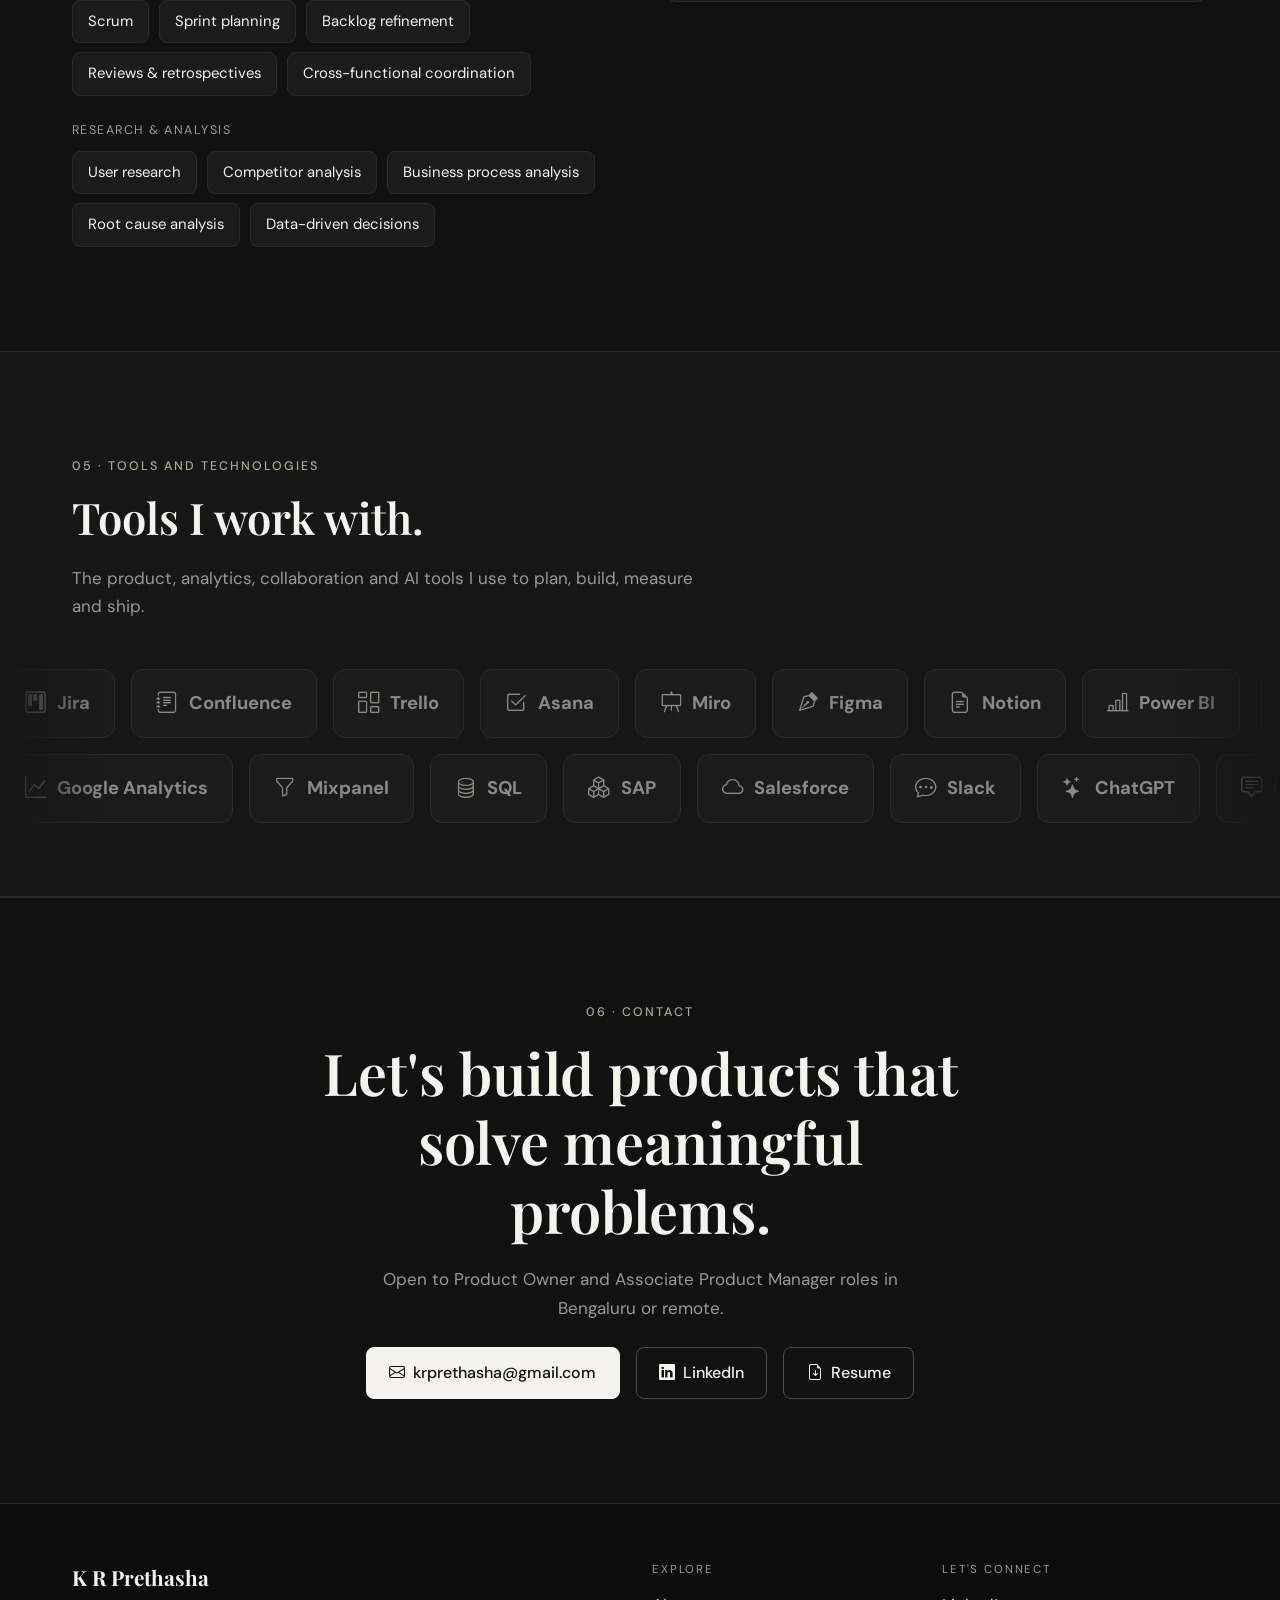
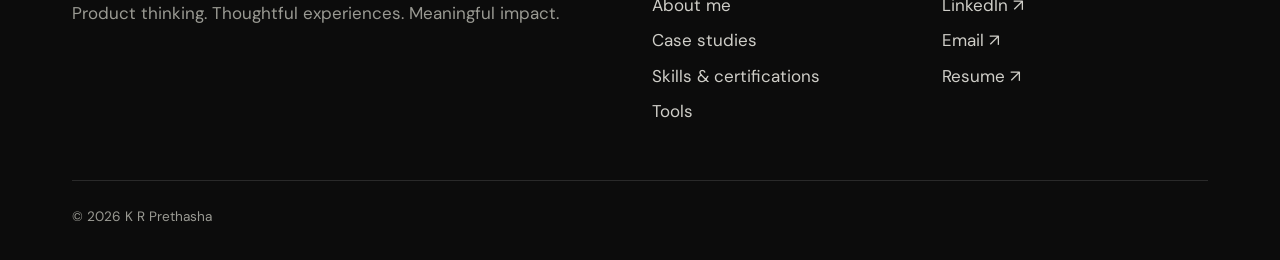
==== commit 39cbc6aa: "Add scrolling tools strip with brand colours on hover" ====
--- a/portfolio-website/index.html
+++ b/portfolio-website/index.html
@@ -11,6 +11,7 @@
     SECTION: CASE STUDIES    – the showcase grid (cards come from js/case-studies.js)
     SECTION: HOW I THINK     – your product process
     SECTION: SKILLS          – skills and certifications
+    SECTION: TOOLS           – scrolling strip of tools you use
     SECTION: CONTACT         – email, LinkedIn, resume
     SECTION: FOOTER
 
@@ -49,10 +50,10 @@
   <link href="https://fonts.googleapis.com/css2?family=DM+Sans:opsz,wght@9..40,400;9..40,500;9..40,700&family=Playfair+Display:wght@500;600;700&display=swap" rel="stylesheet">
 
   <!-- Your own styles (load last so they win over Bootstrap).
-       The "?v=3" makes browsers fetch the newest file instead of an old saved copy.
+       The "?v=6" makes browsers fetch the newest file instead of an old saved copy.
        After you change style.css, main.js or case-studies.js, raise the number
        (v=3, v=4 …) on ALL THREE lines so visitors see the update straight away. -->
-  <link href="css/style.css?v=3" rel="stylesheet">
+  <link href="css/style.css?v=6" rel="stylesheet">
 </head>
 
 <!-- data-bs-theme="dark" switches every Bootstrap part (menus, popups) to dark mode -->
@@ -386,15 +387,6 @@
               <li>Root cause analysis</li>
               <li>Data-driven decisions</li>
             </ul>
-            <p class="skill-group">Tools</p>
-            <ul class="skill-list">
-              <li>Jira</li>
-              <li>Confluence</li>
-              <li>Figma</li>
-              <li>Microsoft Excel</li>
-              <li>SAP</li>
-              <li>Salesforce</li>
-            </ul>
           </div>
 
           <div class="col-lg-6 reveal">
@@ -437,12 +429,72 @@
     </section>
 
     <!-- ================================================================
+         SECTION: TOOLS  (two scrolling rows of tool names)
+         Tools show in grey and change to their brand colour on hover/tap.
+
+         - To ADD a tool: copy one <li class="tool-chip" …>…</li> line into
+           either row and change:
+             • --brand: #2684FF   → the colour it turns on hover (find a
+                                     brand's colour by searching "<tool> brand colour hex")
+             • bi-kanban          → the icon (browse icons.getbootstrap.com)
+             • the name at the end
+         - To REMOVE a tool: delete its <li …>…</li> line.
+         - You only list each tool ONCE — js/main.js copies the row
+           automatically so it scrolls in a seamless loop.
+         - Speed: change "--speed" on the <div class="marquee" …> lines
+           (bigger number = slower).
+         ================================================================ -->
+    <section id="tools" class="section section-alt">
+      <div class="container site-container">
+        <div class="reveal mb-5">
+          <p class="eyebrow">05 · Tools and technologies</p>
+          <h2 class="section-title">Tools I work with.</h2>
+          <p class="text-muted-brand mb-0 tools-intro">
+            The product, analytics, collaboration and AI tools I use to plan, build, measure and ship.
+          </p>
+        </div>
+      </div>
+
+      <!-- Full-width strip (outside the container so it runs edge to edge) -->
+      <div class="marquee-wrap reveal" aria-label="Tools I work with">
+        <!-- Row 1 — scrolls to the left -->
+        <div class="marquee" style="--speed: 45s">
+          <ul class="marquee-track">
+              <li class="tool-chip" style="--brand: #4C9AFF"><i class="bi bi-kanban" aria-hidden="true"></i>Jira</li>
+              <li class="tool-chip" style="--brand: #579DFF"><i class="bi bi-journal-text" aria-hidden="true"></i>Confluence</li>
+              <li class="tool-chip" style="--brand: #4BA3E3"><i class="bi bi-columns-gap" aria-hidden="true"></i>Trello</li>
+              <li class="tool-chip" style="--brand: #F06A6A"><i class="bi bi-check2-square" aria-hidden="true"></i>Asana</li>
+              <li class="tool-chip" style="--brand: #FFD02F"><i class="bi bi-easel" aria-hidden="true"></i>Miro</li>
+              <li class="tool-chip" style="--brand: #A259FF"><i class="bi bi-vector-pen" aria-hidden="true"></i>Figma</li>
+              <li class="tool-chip" style="--brand: #FFFFFF"><i class="bi bi-file-earmark-text" aria-hidden="true"></i>Notion</li>
+              <li class="tool-chip" style="--brand: #F2C811"><i class="bi bi-bar-chart-line" aria-hidden="true"></i>Power BI</li>
+              <li class="tool-chip" style="--brand: #33C481"><i class="bi bi-table" aria-hidden="true"></i>Microsoft Excel</li>
+          </ul>
+        </div>
+        <!-- Row 2 — scrolls to the right (class "marquee-reverse") -->
+        <div class="marquee marquee-reverse" style="--speed: 50s">
+          <ul class="marquee-track">
+              <li class="tool-chip" style="--brand: #F9AB00"><i class="bi bi-graph-up" aria-hidden="true"></i>Google Analytics</li>
+              <li class="tool-chip" style="--brand: #9B85FF"><i class="bi bi-funnel" aria-hidden="true"></i>Mixpanel</li>
+              <li class="tool-chip" style="--brand: #4FC3F7"><i class="bi bi-database" aria-hidden="true"></i>SQL</li>
+              <li class="tool-chip" style="--brand: #0FAAFF"><i class="bi bi-boxes" aria-hidden="true"></i>SAP</li>
+              <li class="tool-chip" style="--brand: #00A1E0"><i class="bi bi-cloud" aria-hidden="true"></i>Salesforce</li>
+              <li class="tool-chip" style="--brand: #E01E5A"><i class="bi bi-chat-dots" aria-hidden="true"></i>Slack</li>
+              <li class="tool-chip" style="--brand: #10A37F"><i class="bi bi-stars" aria-hidden="true"></i>ChatGPT</li>
+              <li class="tool-chip" style="--brand: #D97757"><i class="bi bi-chat-square-text" aria-hidden="true"></i>Claude</li>
+              <li class="tool-chip" style="--brand: #FF5C8A"><i class="bi bi-lightning-charge" aria-hidden="true"></i>Lovable</li>
+          </ul>
+        </div>
+      </div>
+    </section>
+
+    <!-- ================================================================
          SECTION: CONTACT
          Change the email in BOTH places (href="mailto:..." and the text).
          ================================================================ -->
     <section id="contact" class="section contact-section">
       <div class="container site-container text-center reveal">
-        <p class="eyebrow">05 · Contact</p>
+        <p class="eyebrow">06 · Contact</p>
         <h2 class="contact-title">Let's build products that solve meaningful problems.</h2>
         <p class="text-muted-brand mx-auto contact-sub">
           Open to Product Owner and Associate Product Manager roles in Bengaluru or remote.
@@ -473,6 +525,7 @@
             <li><a href="#about">About me</a></li>
             <li><a href="#work">Case studies</a></li>
             <li><a href="#skills">Skills &amp; certifications</a></li>
+            <li><a href="#tools">Tools</a></li>
           </ul>
         </div>
         <div class="col-6 col-md-3">
@@ -491,7 +544,7 @@
 
   <!-- Scripts: order matters — Bootstrap, then your case study list, then main.js -->
   <script src="https://cdn.jsdelivr.net/npm/bootstrap@5.3.3/dist/js/bootstrap.bundle.min.js"></script>
-  <script src="js/case-studies.js?v=3"></script>
-  <script src="js/main.js?v=3"></script>
+  <script src="js/case-studies.js?v=6"></script>
+  <script src="js/main.js?v=6"></script>
 </body>
 </html>
--- a/portfolio-website/css/style.css
+++ b/portfolio-website/css/style.css
@@ -343,6 +343,58 @@
 .cert-link:hover { border-color: var(--color-heading); }
 
 /* =====================================================================
+   TOOLS — scrolling strip (marquee)
+   Each tool is grey by default; on hover/tap it turns its brand colour,
+   which is set per tool in index.html with style="--brand: #xxxxxx".
+   ===================================================================== */
+.tools-intro { max-width: 40rem; }
+#tools { padding-bottom: calc(var(--section-space) * .7); }   /* a little less empty space under the strip */
+
+.marquee-wrap {
+  display: flex; flex-direction: column; gap: 1rem;
+  /* soft fade at the left and right edges */
+  -webkit-mask-image: linear-gradient(90deg, transparent, #000 8%, #000 92%, transparent);
+          mask-image: linear-gradient(90deg, transparent, #000 8%, #000 92%, transparent);
+}
+.marquee { overflow: hidden; }
+.marquee-track {
+  list-style: none; margin: 0; padding: 0;
+  display: flex; gap: 1rem; width: max-content;
+  animation: marquee-scroll var(--speed, 45s) linear infinite;
+}
+.marquee-reverse .marquee-track { animation-direction: reverse; }
+.marquee:hover .marquee-track { animation-play-state: paused; }   /* stops while you hover */
+
+@keyframes marquee-scroll {
+  from { transform: translateX(0); }
+  to   { transform: translateX(calc(-50% - .5rem)); }  /* half = one full copy of the list */
+}
+
+.tool-chip {
+  display: inline-flex; align-items: center; gap: .65rem;
+  padding: .95rem 1.5rem;
+  background: var(--color-surface); border: 1px solid var(--color-border);
+  border-radius: var(--card-radius);
+  color: #8A8A84;                                  /* grey before hover */
+  font-size: 1.15rem; font-weight: 700; white-space: nowrap;
+  cursor: default; user-select: none;
+  transition: color .25s, border-color .25s, background-color .25s;
+}
+.tool-chip i { font-size: 1.35rem; }
+.tool-chip:hover {
+  color: var(--brand);                              /* brand colour on hover */
+  border-color: var(--brand);
+  background: color-mix(in srgb, var(--brand) 8%, var(--color-surface));
+}
+
+/* People who switch off animations: show a still, wrapped list instead */
+@media (prefers-reduced-motion: reduce) {
+  .marquee-wrap { -webkit-mask-image: none; mask-image: none; padding: 0 16px; }
+  .marquee-track { animation: none; flex-wrap: wrap; justify-content: center; width: auto; }
+  .marquee-track > [aria-hidden="true"] { display: none; }  /* hide the auto-copied row only */
+}
+
+/* =====================================================================
    CONTACT
    ===================================================================== */
 .contact-section { border-top: 1px solid var(--color-border); }
